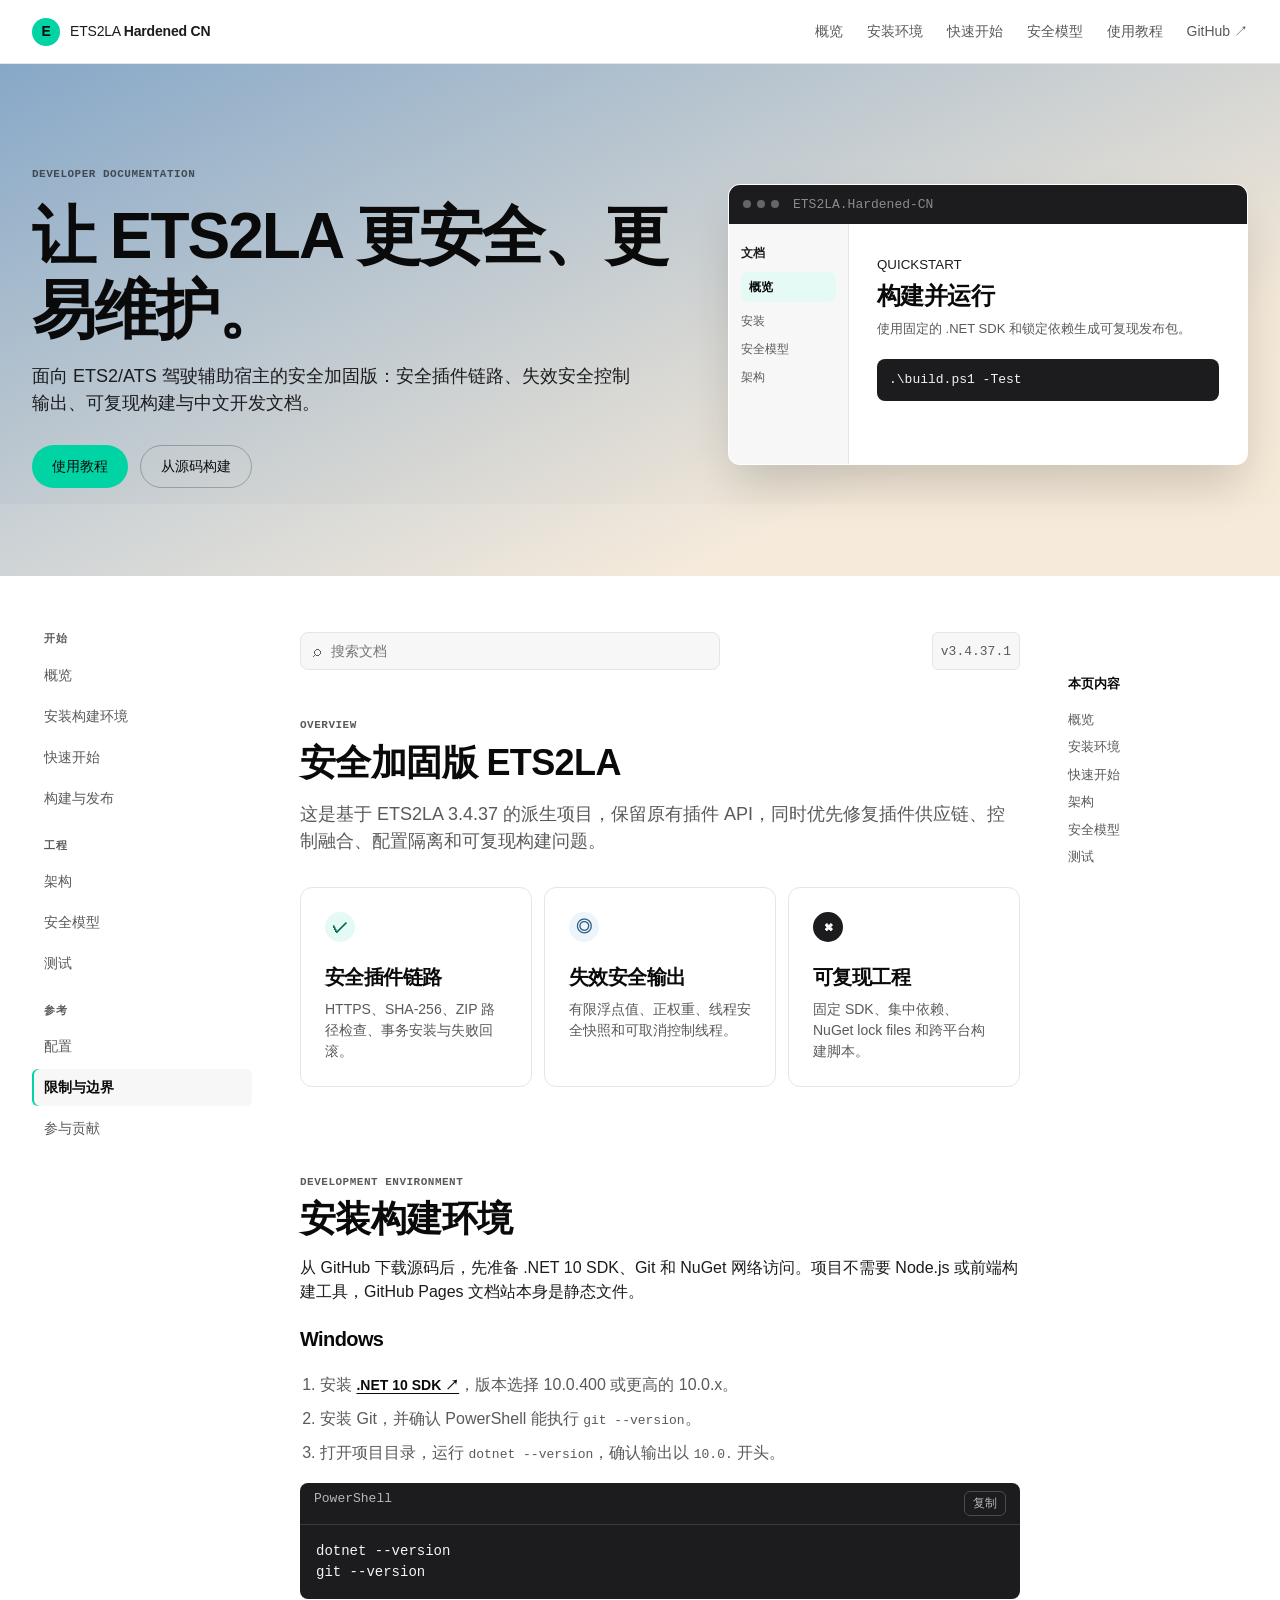
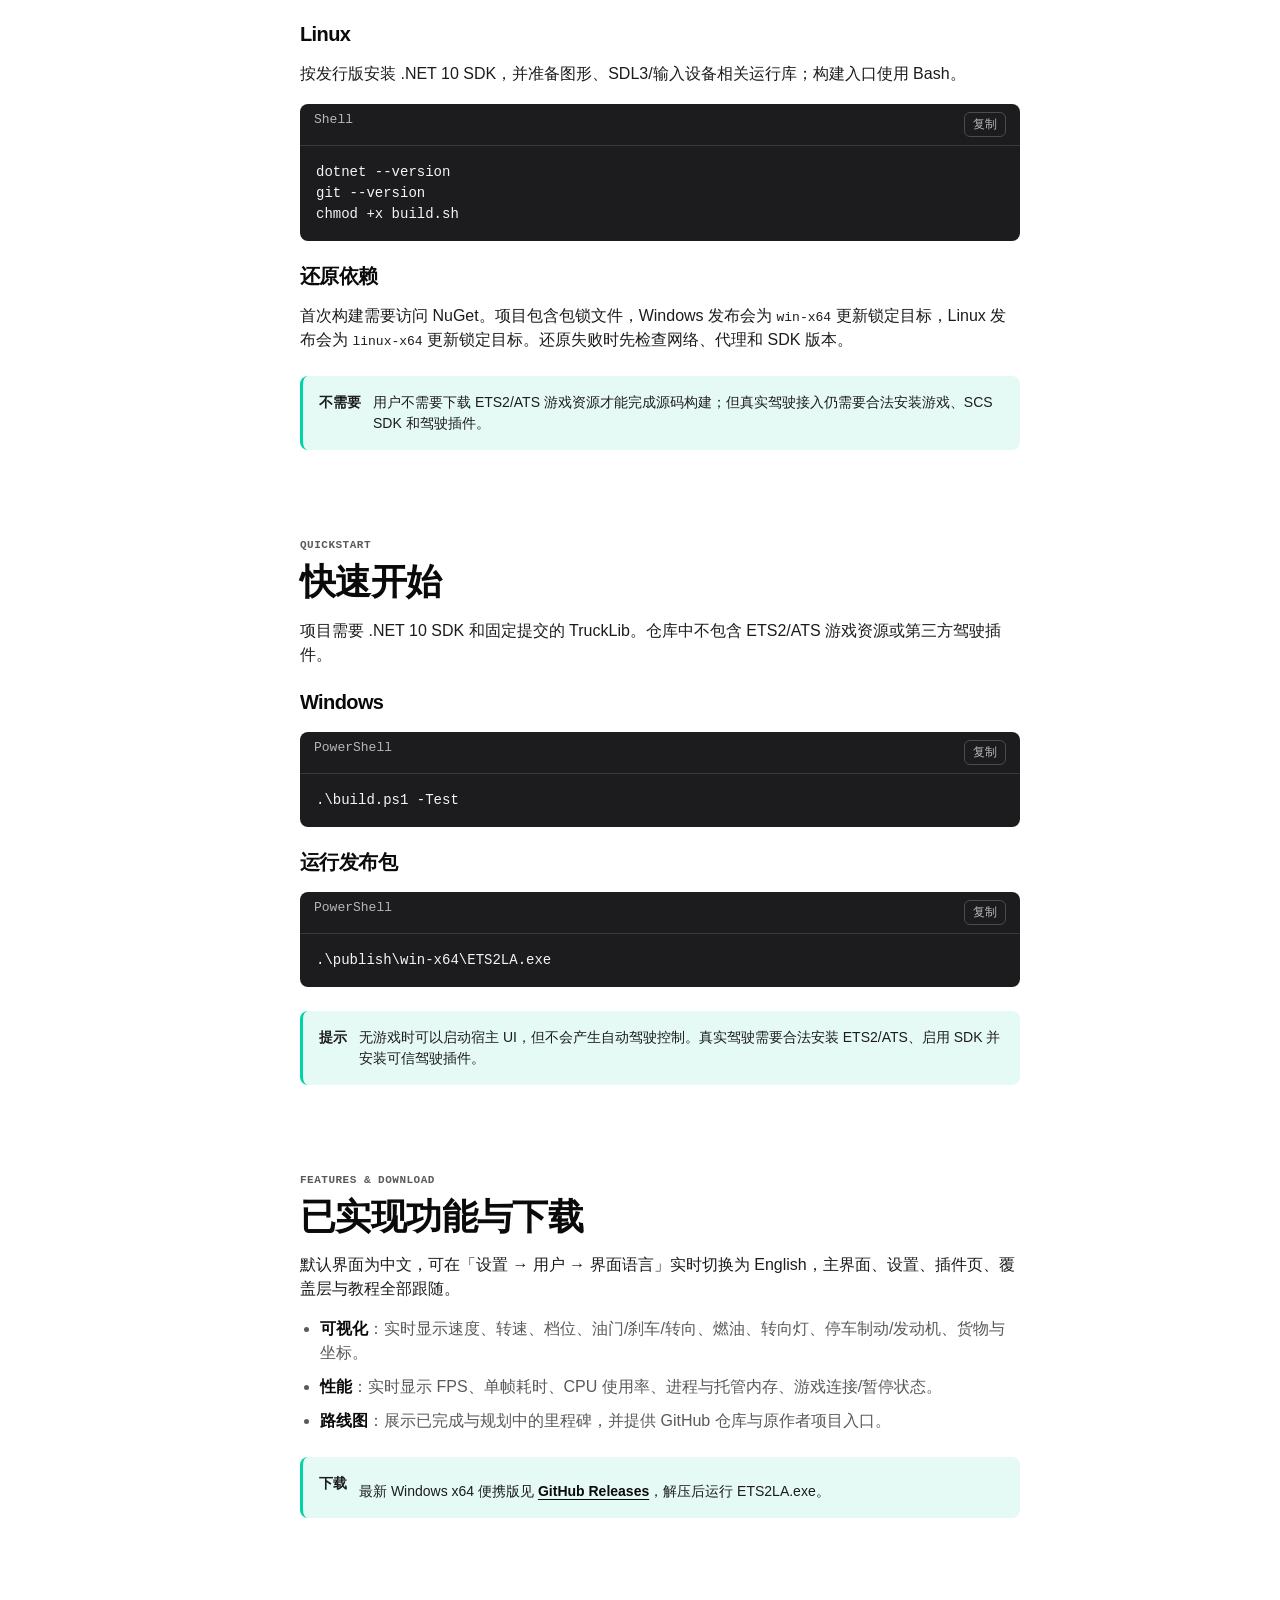
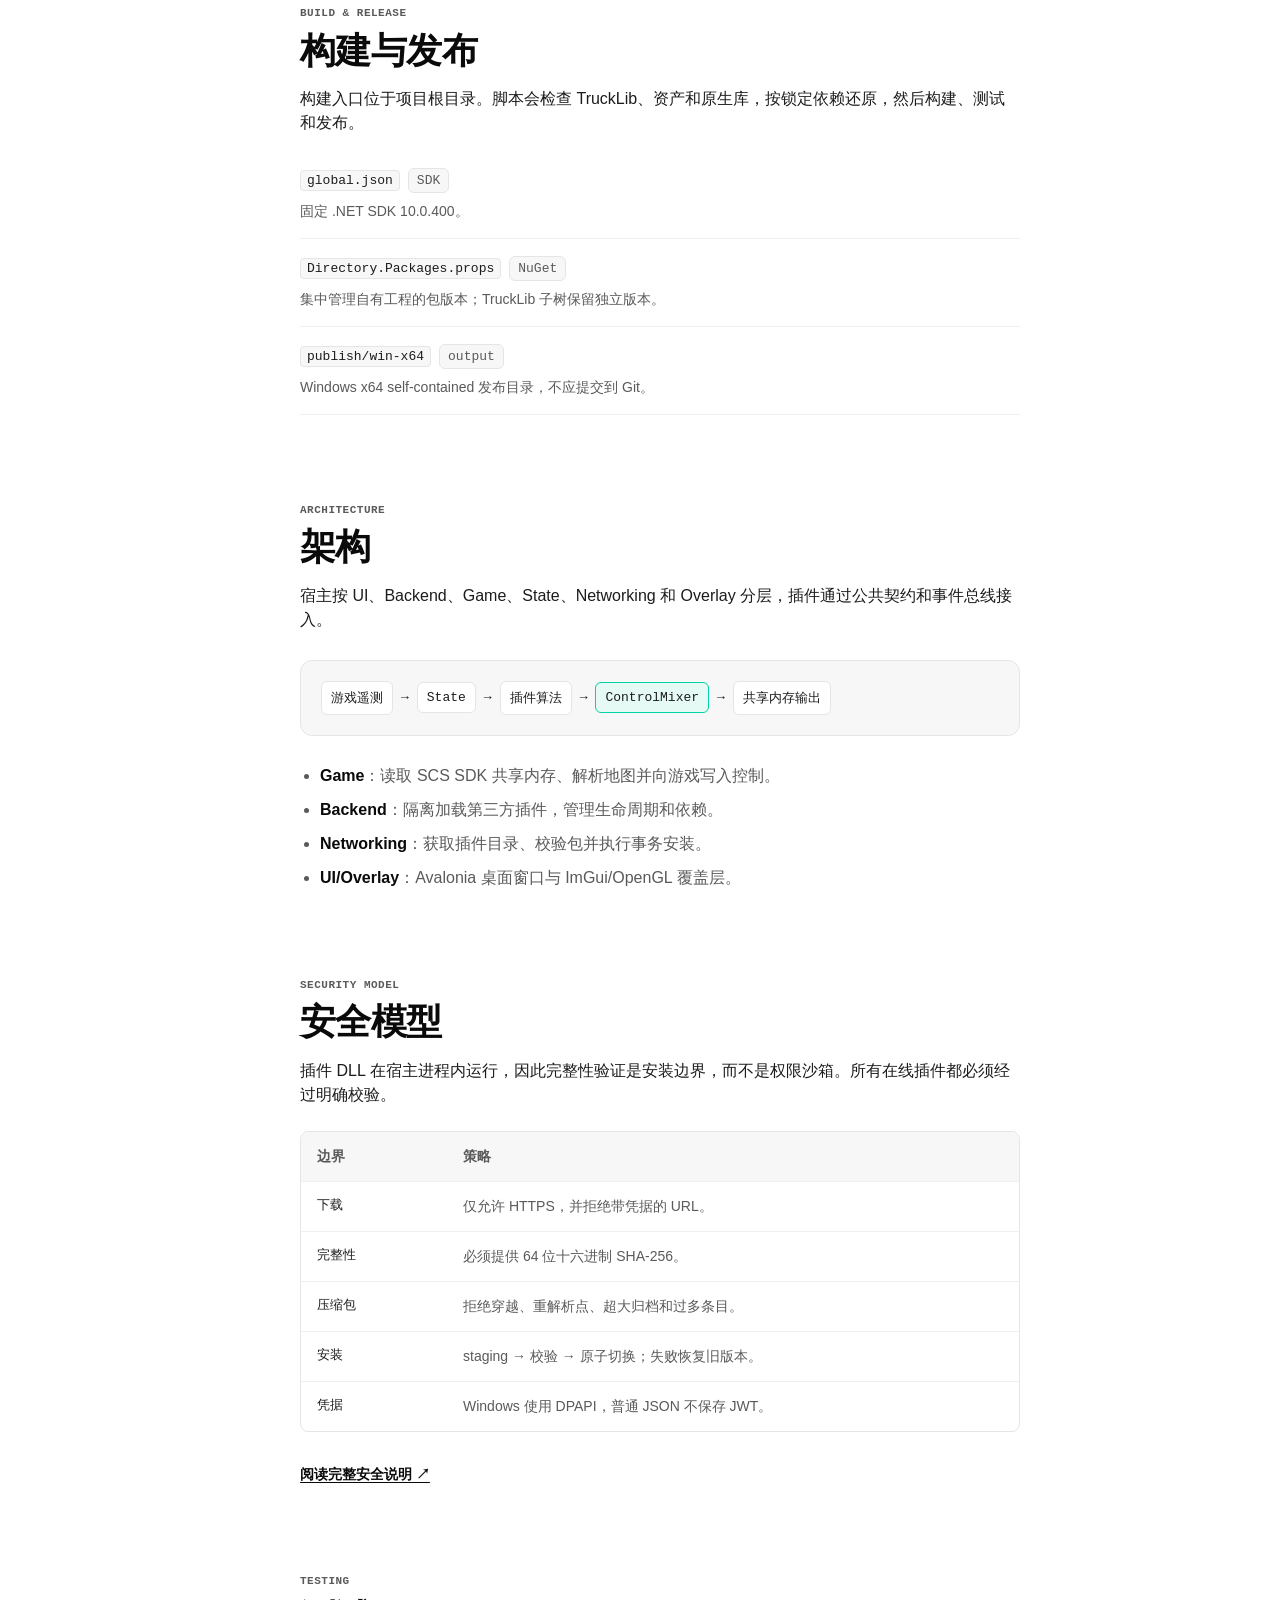
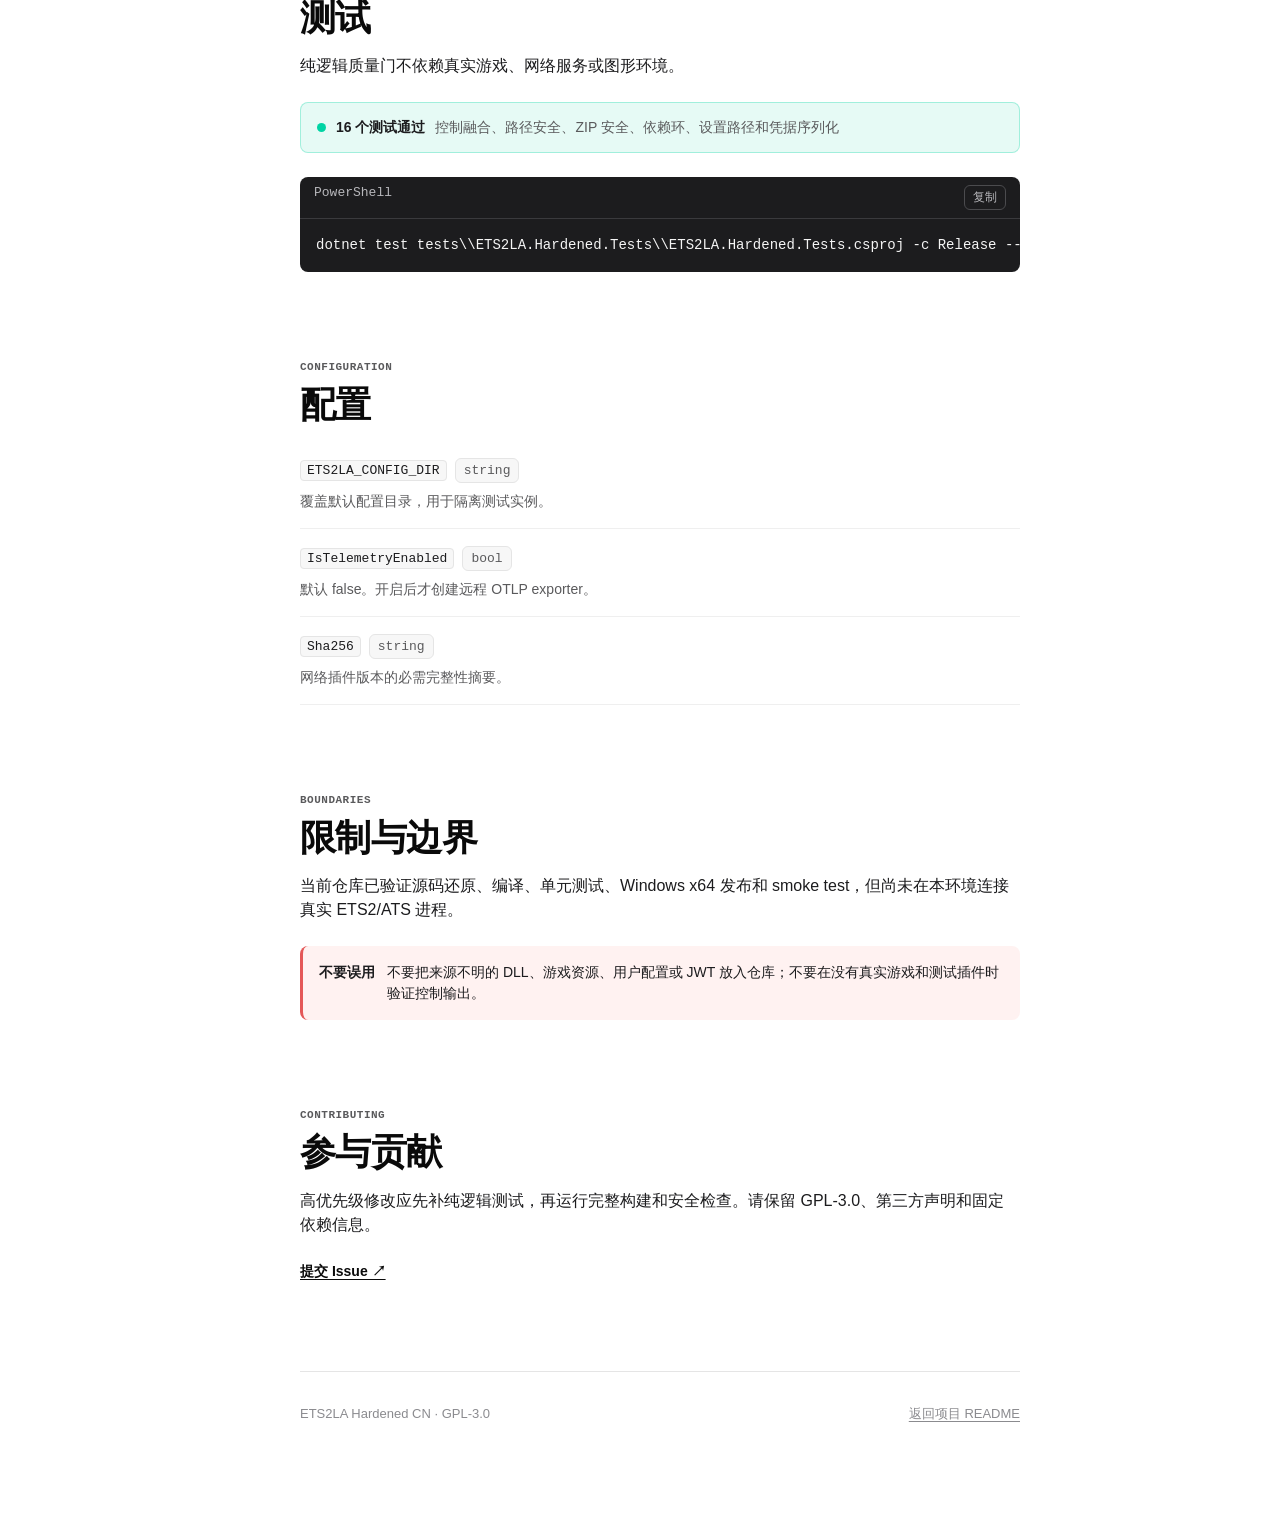
==== site/index.html @ 0cbfad3b "docs: add complete usage tutorial to GitHub Pages and bump to v0.1.1 - new Chinese usage tutorial pa" ====
<!doctype html>
<html lang="zh-CN">
<head>
  <meta charset="utf-8">
  <meta name="viewport" content="width=device-width, initial-scale=1">
  <meta name="description" content="ETS2LA Hardened CN 安全加固版开发者文档">
  <title>ETS2LA Hardened CN 文档</title>
  <link rel="stylesheet" href="styles.css">
</head>
<body>
  <header class="topbar">
    <a class="brand" href="#overview" aria-label="ETS2LA Hardened CN 文档首页">
      <span class="brand-mark">E</span>
      <span>ETS2LA <b>Hardened CN</b></span>
    </a>
    <nav class="topnav" aria-label="主导航">
      <a href="#overview">概览</a>
      <a href="#environment">安装环境</a>
      <a href="#quickstart">快速开始</a>
      <a href="#security">安全模型</a>
      <a href="tutorial.html">使用教程</a>
      <a href="https://github.com/motao123/ETS2LA-Hardened-CN" target="_blank" rel="noreferrer">GitHub ↗</a>
    </nav>
    <button class="icon-button" id="menuButton" type="button" aria-label="打开文档导航" aria-expanded="false">☰</button>
  </header>

  <div class="hero-band">
    <div class="hero-content">
      <span class="eyebrow">DEVELOPER DOCUMENTATION</span>
      <h1>让 ETS2LA 更安全、更易维护。</h1>
      <p>面向 ETS2/ATS 驾驶辅助宿主的安全加固版：安全插件链路、失效安全控制输出、可复现构建与中文开发文档。</p>
      <div class="hero-actions">
        <a class="button button-accent" href="tutorial.html">使用教程</a>
        <a class="button button-secondary" href="#quickstart">从源码构建</a>
      </div>
    </div>
    <div class="hero-preview" aria-label="文档站预览">
      <div class="preview-bar"><span></span><span></span><span></span><code>ETS2LA.Hardened-CN</code></div>
      <div class="preview-body">
        <aside><b>文档</b><i>概览</i><i>安装</i><i>安全模型</i><i>架构</i></aside>
        <section><small>QUICKSTART</small><h2>构建并运行</h2><p>使用固定的 .NET SDK 和锁定依赖生成可复现发布包。</p><pre><code>.\build.ps1 -Test</code></pre></section>
      </div>
    </div>
  </div>

  <div class="layout-shell">
    <aside class="sidebar" id="sidebar">
      <div class="sidebar-label">开始</div>
      <a class="sidebar-link active" href="#overview">概览</a>
      <a class="sidebar-link" href="#environment">安装构建环境</a>
      <a class="sidebar-link" href="#quickstart">快速开始</a>
      <a class="sidebar-link" href="#build">构建与发布</a>
      <div class="sidebar-label">工程</div>
      <a class="sidebar-link" href="#architecture">架构</a>
      <a class="sidebar-link" href="#security">安全模型</a>
      <a class="sidebar-link" href="#testing">测试</a>
      <div class="sidebar-label">参考</div>
      <a class="sidebar-link" href="#configuration">配置</a>
      <a class="sidebar-link" href="#limitations">限制与边界</a>
      <a class="sidebar-link" href="#contributing">参与贡献</a>
    </aside>

    <main class="content" id="content">
      <div class="search-row">
        <label class="search-box"><span>⌕</span><input id="searchInput" type="search" placeholder="搜索文档" aria-label="搜索文档"></label>
        <span class="version-chip">v3.4.37.1</span>
      </div>

      <article data-section="overview" id="overview">
        <div class="section-kicker">OVERVIEW</div>
        <h2>安全加固版 ETS2LA</h2>
        <p class="lead">这是基于 ETS2LA 3.4.37 的派生项目，保留原有插件 API，同时优先修复插件供应链、控制融合、配置隔离和可复现构建问题。</p>
        <div class="card-grid">
          <div class="doc-card"><span class="card-icon green">✓</span><h3>安全插件链路</h3><p>HTTPS、SHA-256、ZIP 路径检查、事务安装与失败回滚。</p></div>
          <div class="doc-card"><span class="card-icon blue">◎</span><h3>失效安全输出</h3><p>有限浮点值、正权重、线程安全快照和可取消控制线程。</p></div>
          <div class="doc-card"><span class="card-icon dark">⌘</span><h3>可复现工程</h3><p>固定 SDK、集中依赖、NuGet lock files 和跨平台构建脚本。</p></div>
        </div>
      </article>

      <article data-section="environment" id="environment">
        <div class="section-kicker">DEVELOPMENT ENVIRONMENT</div>
        <h2>安装构建环境</h2>
        <p>从 GitHub 下载源码后，先准备 .NET 10 SDK、Git 和 NuGet 网络访问。项目不需要 Node.js 或前端构建工具，GitHub Pages 文档站本身是静态文件。</p>
        <h3>Windows</h3>
        <ol class="clean-list">
          <li>安装 <a class="text-link" href="https://dotnet.microsoft.com/download/dotnet/10.0" target="_blank" rel="noreferrer">.NET 10 SDK ↗</a>，版本选择 10.0.400 或更高的 10.0.x。</li>
          <li>安装 Git，并确认 PowerShell 能执行 <code>git --version</code>。</li>
          <li>打开项目目录，运行 <code>dotnet --version</code>，确认输出以 <code>10.0.</code> 开头。</li>
        </ol>
        <div class="code-block"><div class="code-head"><span>PowerShell</span><button class="copy-button" type="button" data-copy="dotnet --version">复制</button></div><pre><code>dotnet --version
git --version</code></pre></div>
        <h3>Linux</h3>
        <p>按发行版安装 .NET 10 SDK，并准备图形、SDL3/输入设备相关运行库；构建入口使用 Bash。</p>
        <div class="code-block"><div class="code-head"><span>Shell</span><button class="copy-button" type="button" data-copy="dotnet --version && git --version">复制</button></div><pre><code>dotnet --version
git --version
chmod +x build.sh</code></pre></div>
        <h3>还原依赖</h3>
        <p>首次构建需要访问 NuGet。项目包含包锁文件，Windows 发布会为 <code>win-x64</code> 更新锁定目标，Linux 发布会为 <code>linux-x64</code> 更新锁定目标。还原失败时先检查网络、代理和 SDK 版本。</p>
        <div class="callout"><strong>不需要</strong><span>用户不需要下载 ETS2/ATS 游戏资源才能完成源码构建；但真实驾驶接入仍需要合法安装游戏、SCS SDK 和驾驶插件。</span></div>
      </article>

      <article data-section="quickstart" id="quickstart">
        <div class="section-kicker">QUICKSTART</div>
        <h2>快速开始</h2>
        <p>项目需要 .NET 10 SDK 和固定提交的 TruckLib。仓库中不包含 ETS2/ATS 游戏资源或第三方驾驶插件。</p>
        <h3>Windows</h3>
        <div class="code-block"><div class="code-head"><span>PowerShell</span><button class="copy-button" type="button" data-copy=".\\build.ps1 -Test">复制</button></div><pre><code>.\build.ps1 -Test</code></pre></div>
        <h3>运行发布包</h3>
        <div class="code-block"><div class="code-head"><span>PowerShell</span><button class="copy-button" type="button" data-copy=".\\publish\\win-x64\\ETS2LA.exe">复制</button></div><pre><code>.\publish\win-x64\ETS2LA.exe</code></pre></div>
        <div class="callout"><strong>提示</strong><span>无游戏时可以启动宿主 UI，但不会产生自动驾驶控制。真实驾驶需要合法安装 ETS2/ATS、启用 SDK 并安装可信驾驶插件。</span></div>
      </article>

      <article data-section="features" id="features">
        <div class="section-kicker">FEATURES &amp; DOWNLOAD</div>
        <h2>已实现功能与下载</h2>
        <p>默认界面为中文，可在「设置 → 用户 → 界面语言」实时切换为 English，主界面、设置、插件页、覆盖层与教程全部跟随。</p>
        <ul class="clean-list">
          <li><strong>可视化</strong>：实时显示速度、转速、档位、油门/刹车/转向、燃油、转向灯、停车制动/发动机、货物与坐标。</li>
          <li><strong>性能</strong>：实时显示 FPS、单帧耗时、CPU 使用率、进程与托管内存、游戏连接/暂停状态。</li>
          <li><strong>路线图</strong>：展示已完成与规划中的里程碑，并提供 GitHub 仓库与原作者项目入口。</li>
        </ul>
        <div class="callout"><strong>下载</strong><span>最新 Windows x64 便携版见 <a class="text-link" href="https://github.com/motao123/ETS2LA-Hardened-CN/releases" target="_blank" rel="noreferrer">GitHub Releases</a>，解压后运行 ETS2LA.exe。</span></div>
      </article>

      <article data-section="build" id="build">
        <div class="section-kicker">BUILD &amp; RELEASE</div>
        <h2>构建与发布</h2>
        <p>构建入口位于项目根目录。脚本会检查 TruckLib、资产和原生库，按锁定依赖还原，然后构建、测试和发布。</p>
        <div class="property-row"><code>global.json</code><span class="type-badge">SDK</span><p>固定 .NET SDK 10.0.400。</p></div>
        <div class="property-row"><code>Directory.Packages.props</code><span class="type-badge">NuGet</span><p>集中管理自有工程的包版本；TruckLib 子树保留独立版本。</p></div>
        <div class="property-row"><code>publish/win-x64</code><span class="type-badge">output</span><p>Windows x64 self-contained 发布目录，不应提交到 Git。</p></div>
      </article>

      <article data-section="architecture" id="architecture">
        <div class="section-kicker">ARCHITECTURE</div>
        <h2>架构</h2>
        <p>宿主按 UI、Backend、Game、State、Networking 和 Overlay 分层，插件通过公共契约和事件总线接入。</p>
        <div class="architecture-flow"><span>游戏遥测</span><b>→</b><span>State</span><b>→</b><span>插件算法</span><b>→</b><span>ControlMixer</span><b>→</b><span>共享内存输出</span></div>
        <ul class="clean-list"><li><strong>Game</strong>：读取 SCS SDK 共享内存、解析地图并向游戏写入控制。</li><li><strong>Backend</strong>：隔离加载第三方插件，管理生命周期和依赖。</li><li><strong>Networking</strong>：获取插件目录、校验包并执行事务安装。</li><li><strong>UI/Overlay</strong>：Avalonia 桌面窗口与 ImGui/OpenGL 覆盖层。</li></ul>
      </article>

      <article data-section="security" id="security">
        <div class="section-kicker">SECURITY MODEL</div>
        <h2>安全模型</h2>
        <p>插件 DLL 在宿主进程内运行，因此完整性验证是安装边界，而不是权限沙箱。所有在线插件都必须经过明确校验。</p>
        <div class="security-table"><div><b>边界</b><b>策略</b></div><div><code>下载</code><span>仅允许 HTTPS，并拒绝带凭据的 URL。</span></div><div><code>完整性</code><span>必须提供 64 位十六进制 SHA-256。</span></div><div><code>压缩包</code><span>拒绝穿越、重解析点、超大归档和过多条目。</span></div><div><code>安装</code><span>staging → 校验 → 原子切换；失败恢复旧版本。</span></div><div><code>凭据</code><span>Windows 使用 DPAPI，普通 JSON 不保存 JWT。</span></div></div>
        <a class="text-link" href="https://github.com/motao123/ETS2LA-Hardened-CN/blob/main/SECURITY.md" target="_blank" rel="noreferrer">阅读完整安全说明 ↗</a>
      </article>

      <article data-section="testing" id="testing">
        <div class="section-kicker">TESTING</div>
        <h2>测试</h2>
        <p>纯逻辑质量门不依赖真实游戏、网络服务或图形环境。</p>
        <div class="status-line"><span class="status-dot"></span><strong>16 个测试通过</strong><span>控制融合、路径安全、ZIP 安全、依赖环、设置路径和凭据序列化</span></div>
        <div class="code-block"><div class="code-head"><span>PowerShell</span><button class="copy-button" type="button" data-copy="dotnet test tests\\ETS2LA.Hardened.Tests\\ETS2LA.Hardened.Tests.csproj -c Release --no-restore">复制</button></div><pre><code>dotnet test tests\\ETS2LA.Hardened.Tests\\ETS2LA.Hardened.Tests.csproj -c Release --no-restore</code></pre></div>
      </article>

      <article data-section="configuration" id="configuration">
        <div class="section-kicker">CONFIGURATION</div>
        <h2>配置</h2>
        <div class="property-row"><code>ETS2LA_CONFIG_DIR</code><span class="type-badge">string</span><p>覆盖默认配置目录，用于隔离测试实例。</p></div>
        <div class="property-row"><code>IsTelemetryEnabled</code><span class="type-badge">bool</span><p>默认 false。开启后才创建远程 OTLP exporter。</p></div>
        <div class="property-row"><code>Sha256</code><span class="type-badge">string</span><p>网络插件版本的必需完整性摘要。</p></div>
      </article>

      <article data-section="limitations" id="limitations">
        <div class="section-kicker">BOUNDARIES</div>
        <h2>限制与边界</h2>
        <p>当前仓库已验证源码还原、编译、单元测试、Windows x64 发布和 smoke test，但尚未在本环境连接真实 ETS2/ATS 进程。</p>
        <div class="callout warning"><strong>不要误用</strong><span>不要把来源不明的 DLL、游戏资源、用户配置或 JWT 放入仓库；不要在没有真实游戏和测试插件时验证控制输出。</span></div>
      </article>

      <article data-section="contributing" id="contributing">
        <div class="section-kicker">CONTRIBUTING</div>
        <h2>参与贡献</h2>
        <p>高优先级修改应先补纯逻辑测试，再运行完整构建和安全检查。请保留 GPL-3.0、第三方声明和固定依赖信息。</p>
        <a class="text-link" href="https://github.com/motao123/ETS2LA-Hardened-CN/issues" target="_blank" rel="noreferrer">提交 Issue ↗</a>
      </article>

      <footer class="footer"><span>ETS2LA Hardened CN · GPL-3.0</span><a href="https://github.com/motao123/ETS2LA-Hardened-CN/blob/main/README.md" target="_blank" rel="noreferrer">返回项目 README</a></footer>
    </main>

    <aside class="toc" aria-label="本页内容">
      <div class="toc-title">本页内容</div>
      <a href="#overview">概览</a><a href="#environment">安装环境</a><a href="#quickstart">快速开始</a><a href="#architecture">架构</a><a href="#security">安全模型</a><a href="#testing">测试</a>
    </aside>
  </div>
  <script src="app.js"></script>
</body>
</html>
---- site/styles.css ----
:root {
  --ink: #0a0a0a;
  --charcoal: #1c1c1e;
  --steel: #5a5a5c;
  --muted: #8b8b8f;
  --canvas: #ffffff;
  --surface: #f7f7f7;
  --surface-code: #1c1c1e;
  --mint: #00d4a4;
  --mint-soft: #e6faf5;
  --sky: #87a8c8;
  --cream: #f5e9d8;
  --hairline: #e5e5e5;
  --danger: #e45858;
  --radius-sm: 6px;
  --radius-md: 8px;
  --radius-lg: 12px;
  --radius-full: 9999px;
  --shadow-card: 0 4px 12px rgba(0,0,0,.06);
}

* { box-sizing: border-box; }
html { scroll-behavior: smooth; }
body { margin: 0; color: var(--charcoal); background: var(--canvas); font-family: Inter, -apple-system, BlinkMacSystemFont, "Segoe UI", sans-serif; line-height: 1.5; }
a { color: inherit; text-decoration: none; }
button, input { font: inherit; }
.topbar { position: sticky; top: 0; z-index: 20; display: flex; align-items: center; justify-content: space-between; height: 64px; padding: 0 32px; background: rgba(255,255,255,.94); border-bottom: 1px solid var(--hairline); backdrop-filter: blur(14px); }
.brand { display: inline-flex; align-items: center; gap: 10px; font-size: 14px; letter-spacing: -.2px; }
.brand b { font-weight: 600; }
.brand-mark { display: grid; place-items: center; width: 28px; height: 28px; color: var(--ink); background: var(--mint); border-radius: var(--radius-full); font-weight: 700; }
.topnav { display: flex; gap: 24px; color: var(--steel); font-size: 14px; }
.topnav a:hover, .topnav a:focus-visible, .text-link:hover { color: var(--ink); }
.icon-button { display: none; border: 0; background: transparent; cursor: pointer; }
.hero-band { display: grid; grid-template-columns: minmax(0, 1fr) minmax(380px, 520px); gap: 48px; align-items: center; max-width: 1280px; margin: 0 auto; padding: 96px 32px 88px; background: linear-gradient(155deg, rgba(135,168,200,.9), rgba(245,233,216,.92) 75%); }
.hero-band::before { position: absolute; inset: 64px 0 auto; height: 440px; z-index: -1; content: ""; background: linear-gradient(155deg, #87a8c8, #f5e9d8); }
.hero-content { max-width: 660px; }
.eyebrow, .section-kicker, .sidebar-label { color: var(--steel); font: 600 11px/1.4 "Geist Mono", Consolas, monospace; letter-spacing: .5px; }
.eyebrow { color: rgba(10,10,10,.62); }
h1, h2, h3 { color: var(--ink); line-height: 1.15; letter-spacing: -.6px; }
h1 { margin: 16px 0; font-size: clamp(40px, 5vw, 72px); font-weight: 600; letter-spacing: -2px; }
h2 { margin: 8px 0 16px; font-size: 36px; font-weight: 600; }
h3 { margin: 24px 0 10px; font-size: 20px; }
.hero-content p { max-width: 600px; margin: 0; font-size: 18px; }
.hero-actions { display: flex; gap: 12px; margin-top: 28px; }
.button { display: inline-flex; min-height: 40px; align-items: center; justify-content: center; padding: 10px 20px; border-radius: var(--radius-full); font-size: 14px; font-weight: 500; transition: transform .15s ease, background .15s ease; }
.button:hover, .button:focus-visible { transform: translateY(-1px); }
.button-accent { color: var(--ink); background: var(--mint); }
.button-secondary { color: var(--ink); border: 1px solid rgba(10,10,10,.25); }
.hero-preview { overflow: hidden; background: var(--canvas); border: 1px solid rgba(255,255,255,.6); border-radius: var(--radius-lg); box-shadow: 0 24px 48px -8px rgba(0,0,0,.18); }
.preview-bar { display: flex; align-items: center; gap: 6px; padding: 12px 14px; color: var(--muted); background: var(--charcoal); font: 13px "Geist Mono", Consolas, monospace; }
.preview-bar span { width: 8px; height: 8px; border-radius: 50%; background: #666; }
.preview-bar code { margin-left: 8px; }
.preview-body { display: grid; grid-template-columns: 120px 1fr; min-height: 240px; }
.preview-body aside { display: flex; flex-direction: column; gap: 10px; padding: 20px 12px; background: var(--surface); border-right: 1px solid var(--hairline); font-size: 12px; }
.preview-body aside i { color: var(--steel); font-style: normal; }
.preview-body aside i:first-of-type { color: var(--ink); padding: 6px 8px; background: var(--mint-soft); border-radius: var(--radius-sm); font-weight: 600; }
.preview-body section { padding: 28px; }
.preview-body h2 { margin: 6px 0 10px; font-size: 24px; }
.preview-body p { margin: 0; color: var(--steel); font-size: 13px; }
.preview-body pre { margin: 20px 0 0; padding: 12px; overflow: auto; color: #f3f3f3; background: var(--surface-code); border-radius: var(--radius-md); font: 13px/1.4 "Geist Mono", Consolas, monospace; }
.layout-shell { display: grid; grid-template-columns: 220px minmax(0, 720px) 160px; gap: 48px; max-width: 1280px; margin: 0 auto; padding: 56px 32px 96px; }
.sidebar { position: sticky; top: 88px; align-self: start; display: flex; flex-direction: column; gap: 4px; }
.sidebar-label { margin: 18px 12px 5px; }
.sidebar-label:first-child { margin-top: 0; }
.sidebar-link { padding: 8px 12px; color: var(--steel); border-radius: var(--radius-sm); font-size: 14px; }
.sidebar-link:hover, .sidebar-link:focus-visible, .sidebar-link.active { color: var(--ink); background: var(--surface); }
.sidebar-link.active { font-weight: 600; box-shadow: inset 2px 0 var(--mint); }
.content { min-width: 0; }
.search-row { display: flex; justify-content: space-between; gap: 12px; margin-bottom: 48px; }
.search-box { display: flex; flex: 1; align-items: center; gap: 8px; max-width: 420px; height: 38px; padding: 0 12px; color: var(--steel); background: var(--surface); border: 1px solid var(--hairline); border-radius: var(--radius-md); }
.search-box:focus-within { border: 2px solid var(--mint); }
.search-box input { width: 100%; border: 0; outline: 0; background: transparent; font-size: 14px; }
.version-chip, .type-badge { display: inline-flex; align-items: center; padding: 4px 8px; color: var(--steel); background: var(--surface); border: 1px solid var(--hairline); border-radius: var(--radius-sm); font: 13px "Geist Mono", Consolas, monospace; }
article { scroll-margin-top: 92px; margin-bottom: 88px; }
.section-kicker { color: var(--steel); }
.lead { color: var(--steel); font-size: 18px; }
.card-grid { display: grid; grid-template-columns: repeat(3, 1fr); gap: 12px; margin-top: 32px; }
.doc-card { padding: 24px; border: 1px solid var(--hairline); border-radius: var(--radius-lg); }
.doc-card p { margin: 0; color: var(--steel); font-size: 14px; }
.card-icon { display: grid; place-items: center; width: 30px; height: 30px; margin-bottom: 16px; border-radius: var(--radius-full); font-weight: 700; }
.card-icon.green { color: #006b54; background: var(--mint-soft); }
.card-icon.blue { color: #315d83; background: #edf5fb; }
.card-icon.dark { color: #fff; background: var(--charcoal); }
.code-block { overflow: hidden; margin: 18px 0 24px; color: #f5f5f5; background: var(--surface-code); border-radius: var(--radius-md); }
.code-head { display: flex; justify-content: space-between; padding: 8px 14px; color: #b7b7bb; border-bottom: 1px solid #3a3a3d; font: 13px "Geist Mono", Consolas, monospace; }
.copy-button { padding: 3px 8px; color: #b7b7bb; background: transparent; border: 1px solid #4b4b4e; border-radius: var(--radius-sm); cursor: pointer; font-size: 12px; }
.copy-button:hover, .copy-button:focus-visible { color: #fff; border-color: var(--mint); }
.code-block pre { margin: 0; padding: 16px; overflow: auto; font: 14px/1.5 "Geist Mono", Consolas, monospace; }
.callout { display: flex; gap: 12px; margin: 24px 0; padding: 16px; background: var(--mint-soft); border-left: 3px solid var(--mint); border-radius: var(--radius-md); font-size: 14px; }
.callout.warning { background: #fff2f1; border-color: var(--danger); }
.callout strong { white-space: nowrap; }
.property-row { padding: 16px 0; border-bottom: 1px solid #efefef; }
.property-row code { margin-right: 8px; padding: 2px 6px; color: var(--charcoal); background: var(--surface); border: 1px solid var(--hairline); border-radius: 4px; font: 13px "Geist Mono", Consolas, monospace; }
.property-row p { margin: 8px 0 0; color: var(--steel); font-size: 14px; }
.architecture-flow { display: flex; flex-wrap: wrap; gap: 8px; align-items: center; margin: 28px 0; padding: 20px; background: var(--surface); border: 1px solid var(--hairline); border-radius: var(--radius-lg); font: 13px "Geist Mono", Consolas, monospace; }
.architecture-flow span { padding: 7px 9px; background: var(--canvas); border: 1px solid var(--hairline); border-radius: var(--radius-sm); }
.architecture-flow span:nth-of-type(4) { border-color: var(--mint); background: var(--mint-soft); }
.clean-list { padding-left: 20px; color: var(--steel); }
.clean-list li { margin: 10px 0; }
.clean-list strong { color: var(--ink); }
.security-table { overflow: hidden; margin: 24px 0; border: 1px solid var(--hairline); border-radius: var(--radius-md); }
.security-table > div { display: grid; grid-template-columns: 130px 1fr; gap: 16px; padding: 14px 16px; border-bottom: 1px solid #efefef; font-size: 14px; }
.security-table > div:last-child { border-bottom: 0; }
.security-table > div:first-child { color: var(--steel); background: var(--surface); font-weight: 600; }
.security-table code { color: var(--charcoal); font: 13px "Geist Mono", Consolas, monospace; }
.security-table span { color: var(--steel); }
.text-link { display: inline-block; margin-top: 8px; color: var(--ink); font-size: 14px; font-weight: 600; text-decoration: underline; text-underline-offset: 3px; }
.status-line { display: flex; align-items: center; gap: 10px; margin: 24px 0; padding: 14px 16px; background: var(--mint-soft); border: 1px solid rgba(0,212,164,.3); border-radius: var(--radius-md); font-size: 14px; }
.status-line span:last-child { color: var(--steel); }
.status-dot { width: 9px; height: 9px; background: var(--mint); border-radius: 50%; }
.toc { position: sticky; top: 88px; align-self: start; display: flex; flex-direction: column; gap: 8px; padding-top: 42px; color: var(--steel); font-size: 13px; }
.toc-title { margin-bottom: 8px; color: var(--ink); font-weight: 600; }
.toc a:hover, .toc a:focus-visible { color: var(--ink); }
.footer { display: flex; justify-content: space-between; gap: 16px; padding-top: 32px; color: var(--muted); border-top: 1px solid var(--hairline); font-size: 13px; }
.footer a { text-decoration: underline; text-underline-offset: 3px; }
.hidden { display: none !important; }

@media (max-width: 1023px) {
  .hero-band { grid-template-columns: 1fr; padding: 72px 24px; }
  .layout-shell { grid-template-columns: 210px minmax(0, 1fr); gap: 32px; padding: 40px 24px 72px; }
  .toc { display: none; }
}
@media (max-width: 767px) {
  .topbar { padding: 0 16px; }
  .topnav { display: none; position: absolute; top: 64px; right: 16px; left: 16px; flex-direction: column; gap: 0; padding: 8px; background: var(--canvas); border: 1px solid var(--hairline); border-radius: var(--radius-md); box-shadow: var(--shadow-card); }
  .topnav.open { display: flex; }
  .topnav a { padding: 12px; }
  .icon-button { display: block; font-size: 20px; }
  .hero-band { padding: 56px 16px 40px; }
  .hero-band::before { inset: 64px 0 auto; height: 450px; }
  .hero-preview { min-width: 0; }
  .layout-shell { display: block; padding: 32px 16px 56px; }
  .sidebar { position: static; display: none; margin-bottom: 28px; padding: 12px; background: var(--surface); border-radius: var(--radius-md); }
  .sidebar.open { display: flex; }
  .search-row { margin-bottom: 36px; }
  .card-grid { grid-template-columns: 1fr; }
  article { margin-bottom: 64px; }
  h2 { font-size: 30px; }
  .architecture-flow { align-items: stretch; flex-direction: column; }
  .architecture-flow b { transform: rotate(90deg); align-self: center; }
  .security-table > div { grid-template-columns: 100px 1fr; }
  .footer { flex-direction: column; }
}
@media (prefers-reduced-motion: reduce) { *, *::before, *::after { scroll-behavior: auto !important; transition: none !important; } }
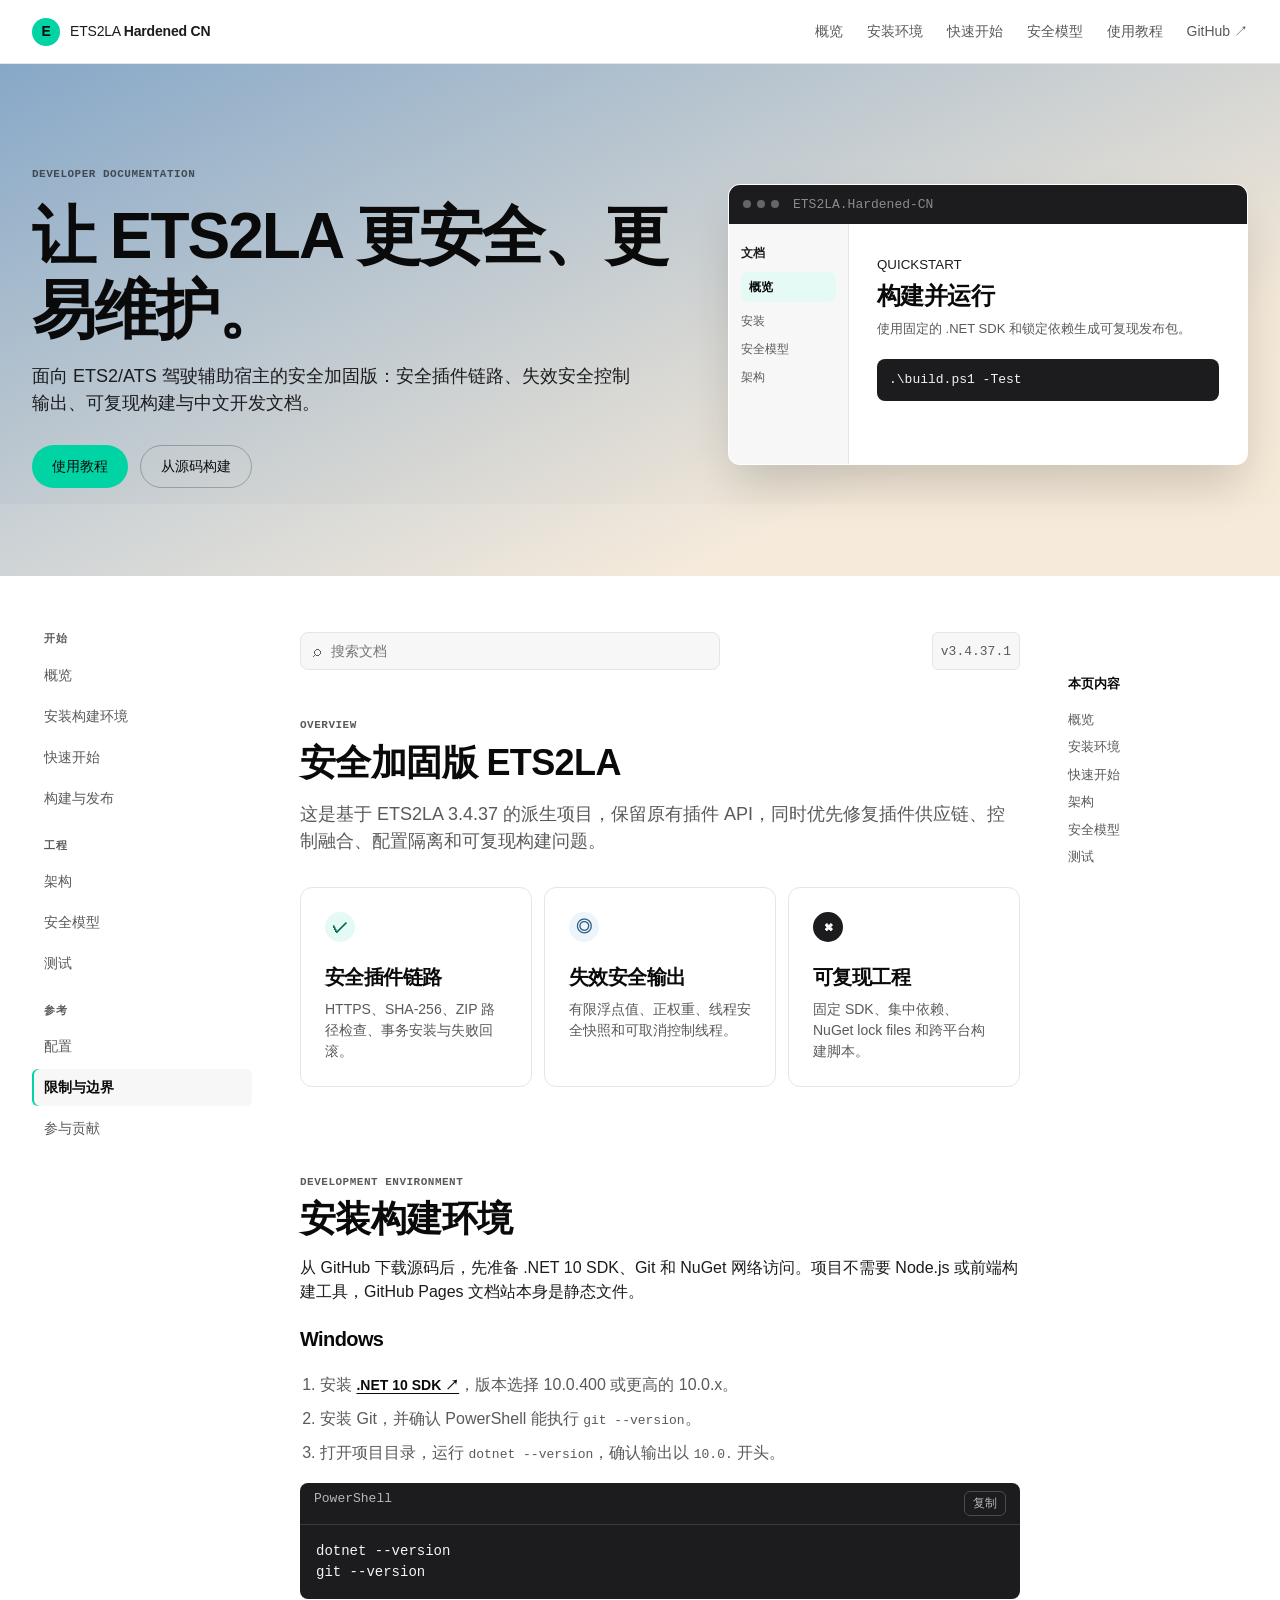
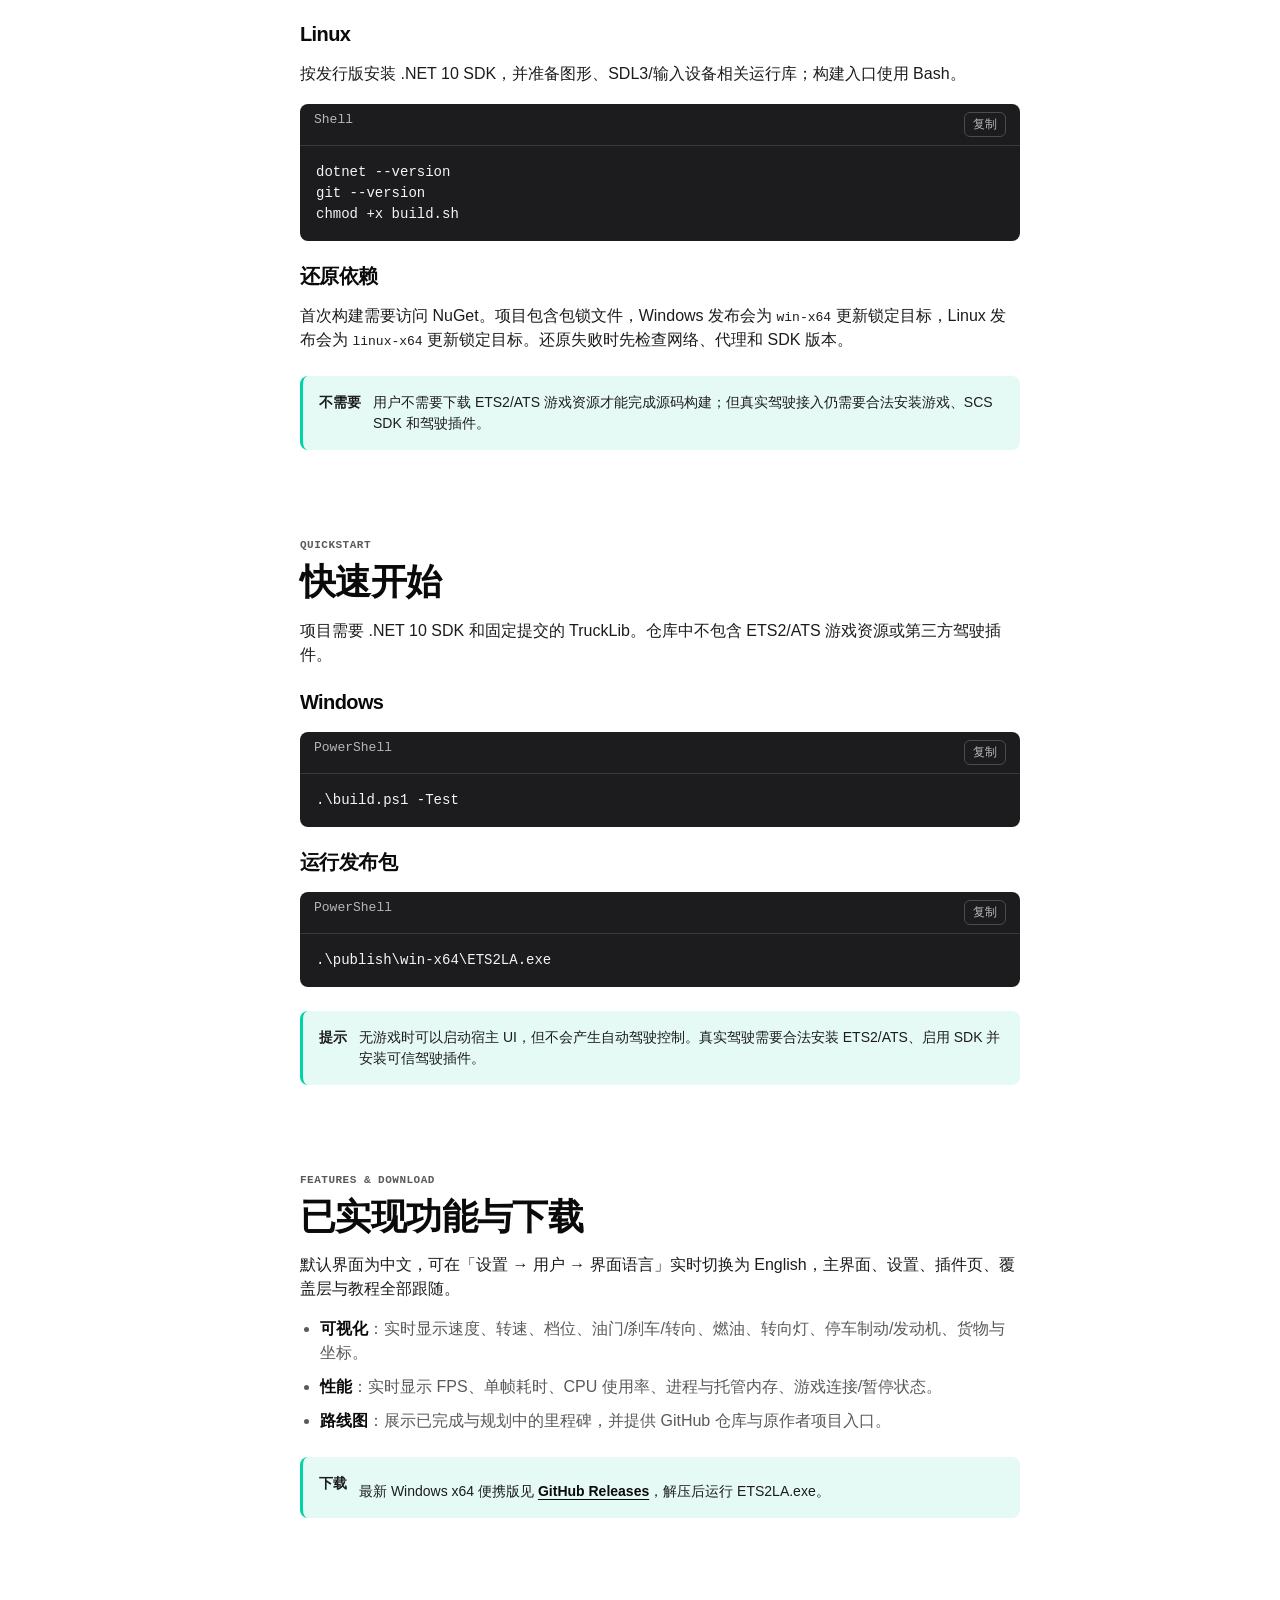
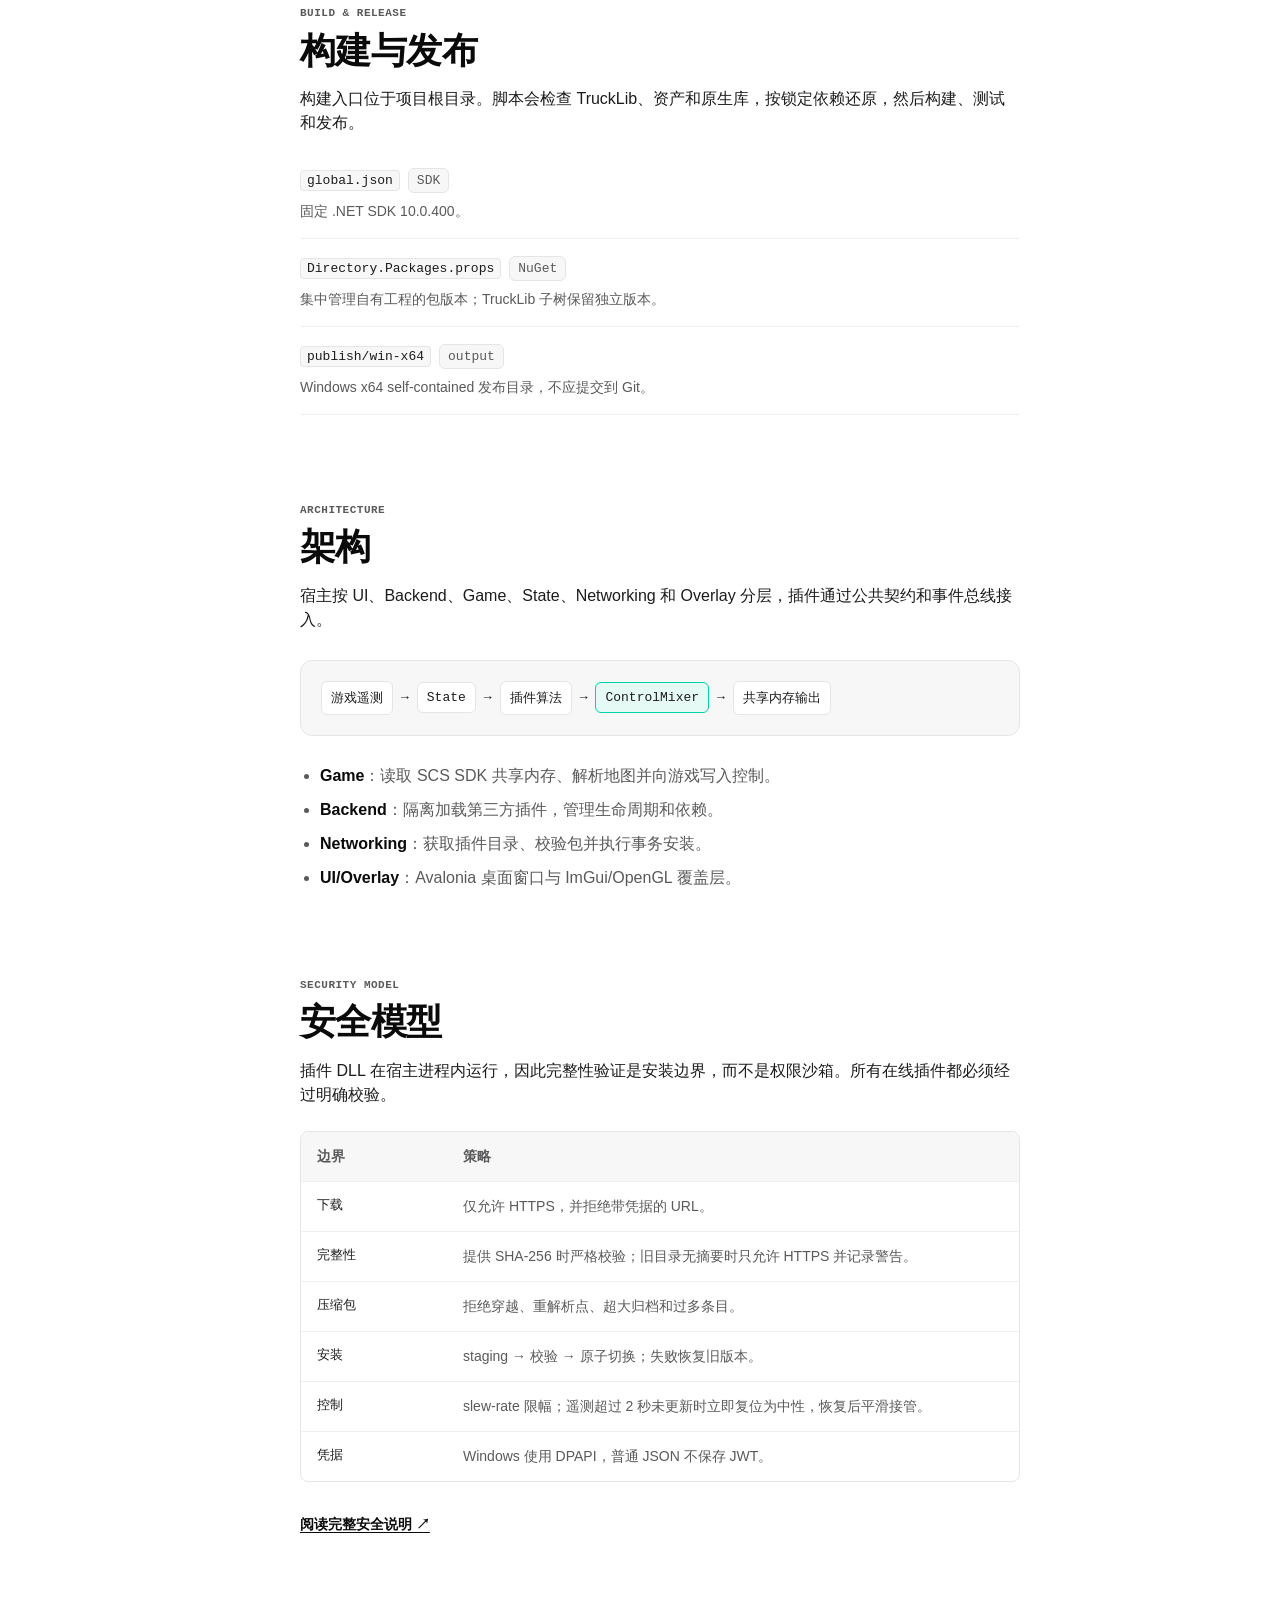
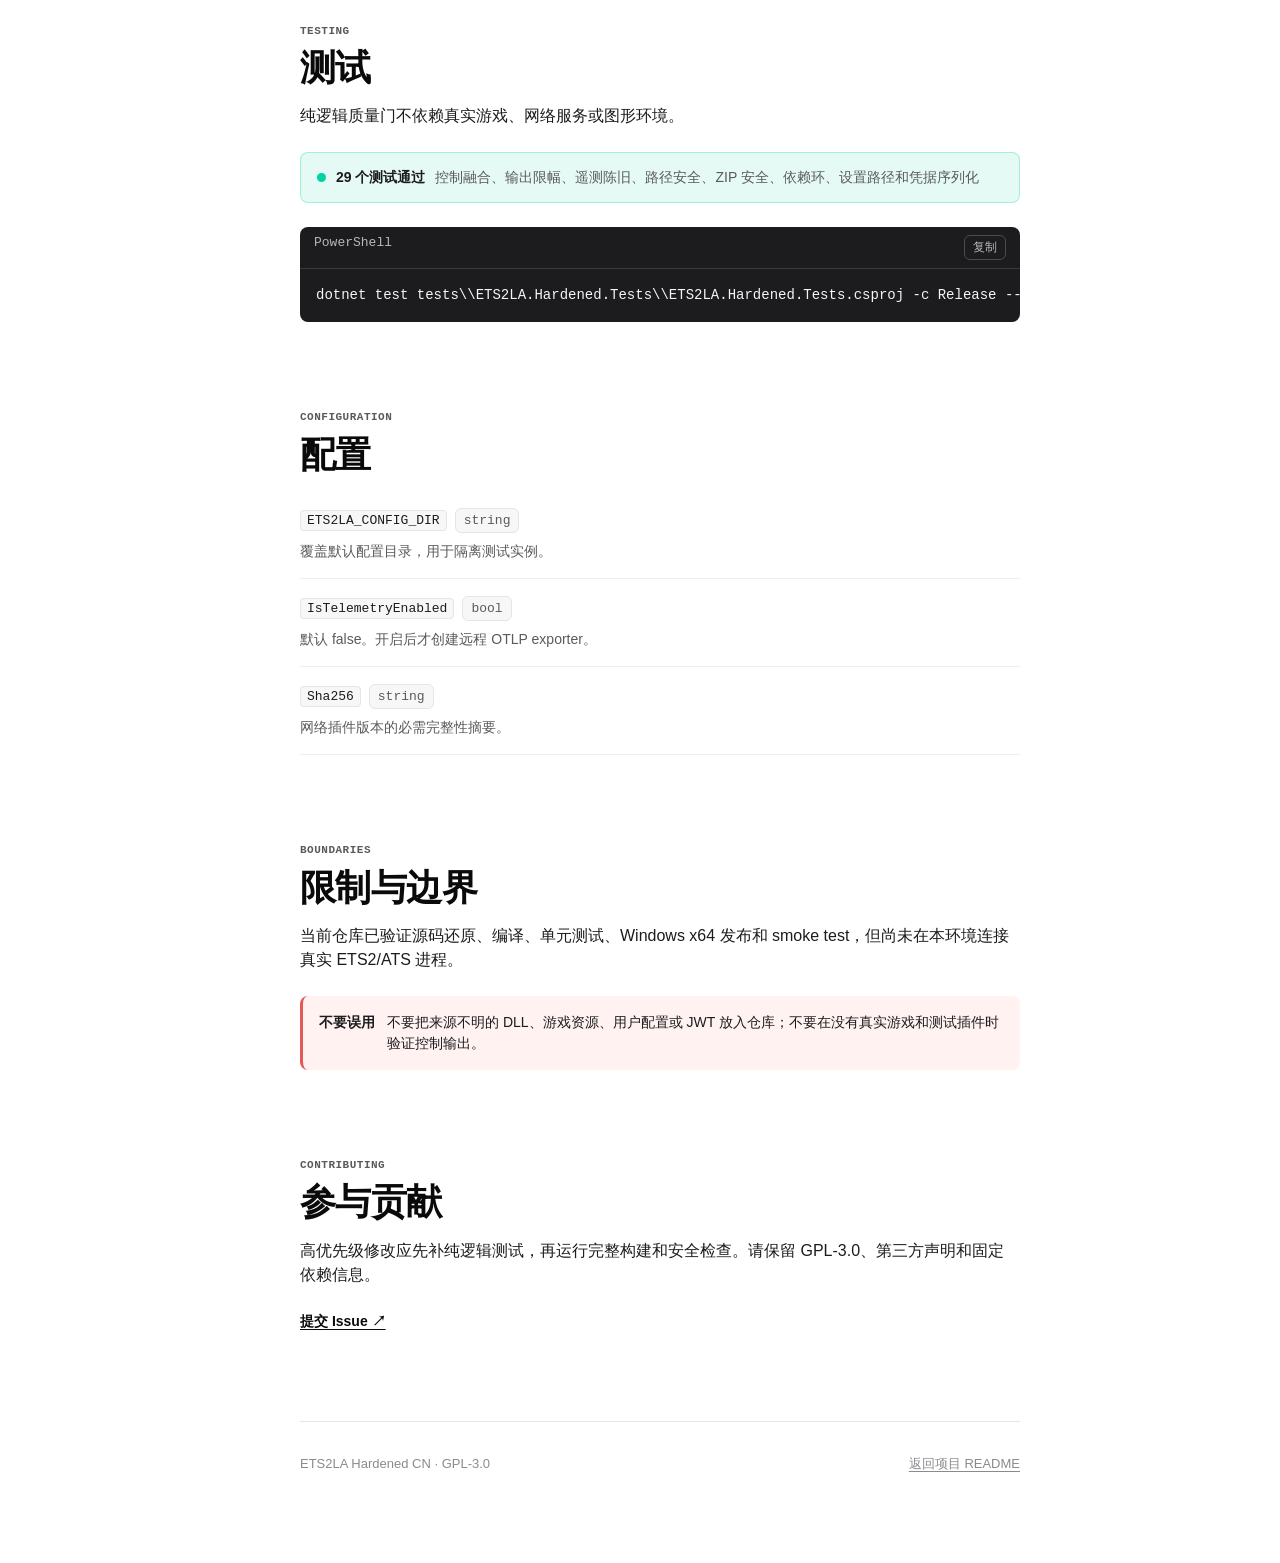
==== commit 0bcb7f41: "feat: telemetry-staleness output failsafe, version 0.2.3 - timestamp every successful telemetry fram" ====
--- a/site/index.html
+++ b/site/index.html
@@ -143,7 +143,7 @@
         <div class="section-kicker">SECURITY MODEL</div>
         <h2>安全模型</h2>
         <p>插件 DLL 在宿主进程内运行，因此完整性验证是安装边界，而不是权限沙箱。所有在线插件都必须经过明确校验。</p>
-        <div class="security-table"><div><b>边界</b><b>策略</b></div><div><code>下载</code><span>仅允许 HTTPS，并拒绝带凭据的 URL。</span></div><div><code>完整性</code><span>必须提供 64 位十六进制 SHA-256。</span></div><div><code>压缩包</code><span>拒绝穿越、重解析点、超大归档和过多条目。</span></div><div><code>安装</code><span>staging → 校验 → 原子切换；失败恢复旧版本。</span></div><div><code>凭据</code><span>Windows 使用 DPAPI，普通 JSON 不保存 JWT。</span></div></div>
+        <div class="security-table"><div><b>边界</b><b>策略</b></div><div><code>下载</code><span>仅允许 HTTPS，并拒绝带凭据的 URL。</span></div><div><code>完整性</code><span>提供 SHA-256 时严格校验；旧目录无摘要时只允许 HTTPS 并记录警告。</span></div><div><code>压缩包</code><span>拒绝穿越、重解析点、超大归档和过多条目。</span></div><div><code>安装</code><span>staging → 校验 → 原子切换；失败恢复旧版本。</span></div><div><code>控制</code><span>slew-rate 限幅；遥测超过 2 秒未更新时立即复位为中性，恢复后平滑接管。</span></div><div><code>凭据</code><span>Windows 使用 DPAPI，普通 JSON 不保存 JWT。</span></div></div>
         <a class="text-link" href="https://github.com/motao123/ETS2LA-Hardened-CN/blob/main/SECURITY.md" target="_blank" rel="noreferrer">阅读完整安全说明 ↗</a>
       </article>
 
@@ -151,7 +151,7 @@
         <div class="section-kicker">TESTING</div>
         <h2>测试</h2>
         <p>纯逻辑质量门不依赖真实游戏、网络服务或图形环境。</p>
-        <div class="status-line"><span class="status-dot"></span><strong>16 个测试通过</strong><span>控制融合、路径安全、ZIP 安全、依赖环、设置路径和凭据序列化</span></div>
+        <div class="status-line"><span class="status-dot"></span><strong>29 个测试通过</strong><span>控制融合、输出限幅、遥测陈旧、路径安全、ZIP 安全、依赖环、设置路径和凭据序列化</span></div>
         <div class="code-block"><div class="code-head"><span>PowerShell</span><button class="copy-button" type="button" data-copy="dotnet test tests\\ETS2LA.Hardened.Tests\\ETS2LA.Hardened.Tests.csproj -c Release --no-restore">复制</button></div><pre><code>dotnet test tests\\ETS2LA.Hardened.Tests\\ETS2LA.Hardened.Tests.csproj -c Release --no-restore</code></pre></div>
       </article>
 
--- a/site/styles.css
+++ b/site/styles.css
@@ -72,6 +72,16 @@
 .search-box input { width: 100%; border: 0; outline: 0; background: transparent; font-size: 14px; }
 .version-chip, .type-badge { display: inline-flex; align-items: center; padding: 4px 8px; color: var(--steel); background: var(--surface); border: 1px solid var(--hairline); border-radius: var(--radius-sm); font: 13px "Geist Mono", Consolas, monospace; }
 article { scroll-margin-top: 92px; margin-bottom: 88px; }
+
+/* 独立教程页容器 */
+.page-main { max-width: 860px; margin: 0 auto; padding: 64px 24px 96px; }
+.page-main article { margin-bottom: 0; }
+.page-main h1 { margin: 8px 0 20px; font-size: clamp(34px, 4.5vw, 48px); letter-spacing: -1.5px; }
+.page-main h2 { margin: 40px 0 14px; font-size: 26px; letter-spacing: -.4px; }
+.page-main .lead { margin-bottom: 32px; color: var(--steel); font-size: 17px; }
+.page-main section { margin-top: 8px; }
+.topnav a.active { color: var(--ink); font-weight: 600; }
+.diagram { display: block; width: 100%; max-width: 640px; margin: 18px 0 24px; border: 1px solid var(--hairline); border-radius: var(--radius-md); }
 .section-kicker { color: var(--steel); }
 .lead { color: var(--steel); font-size: 18px; }
 .card-grid { display: grid; grid-template-columns: repeat(3, 1fr); gap: 12px; margin-top: 32px; }
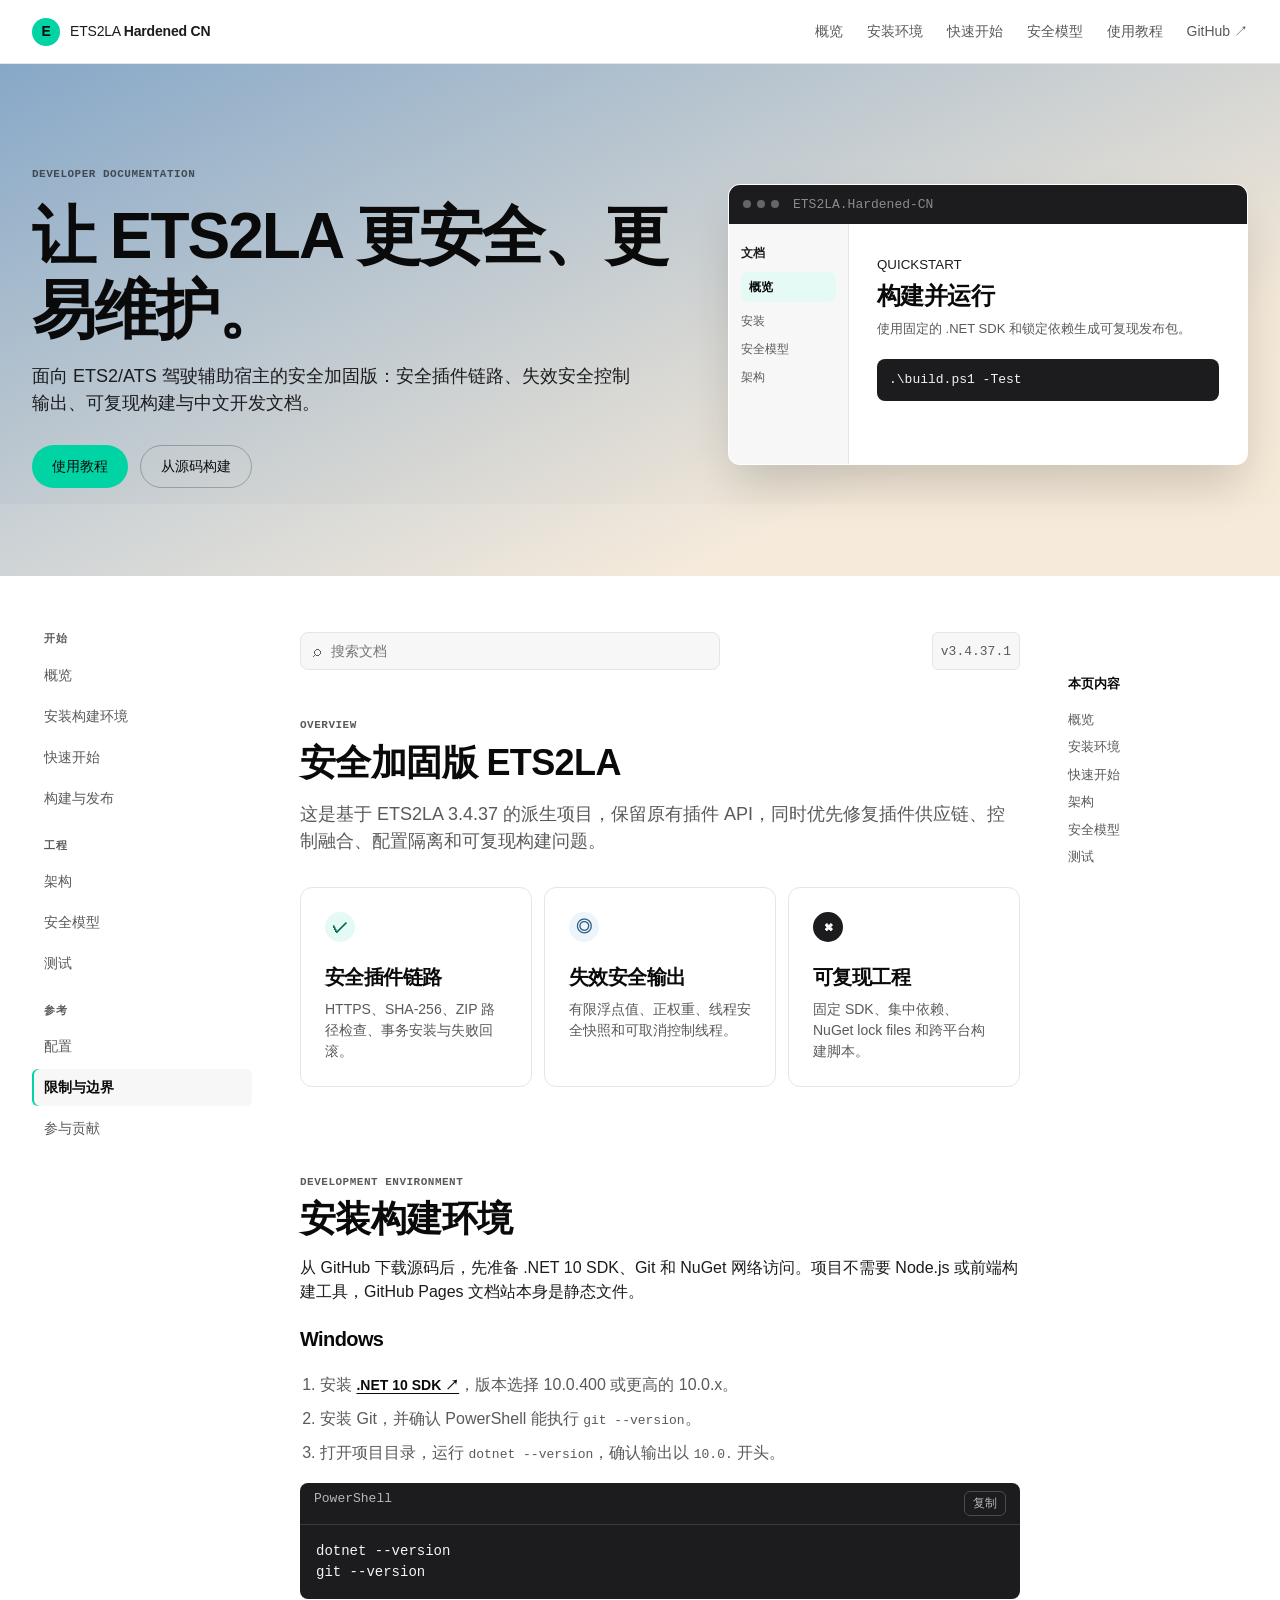
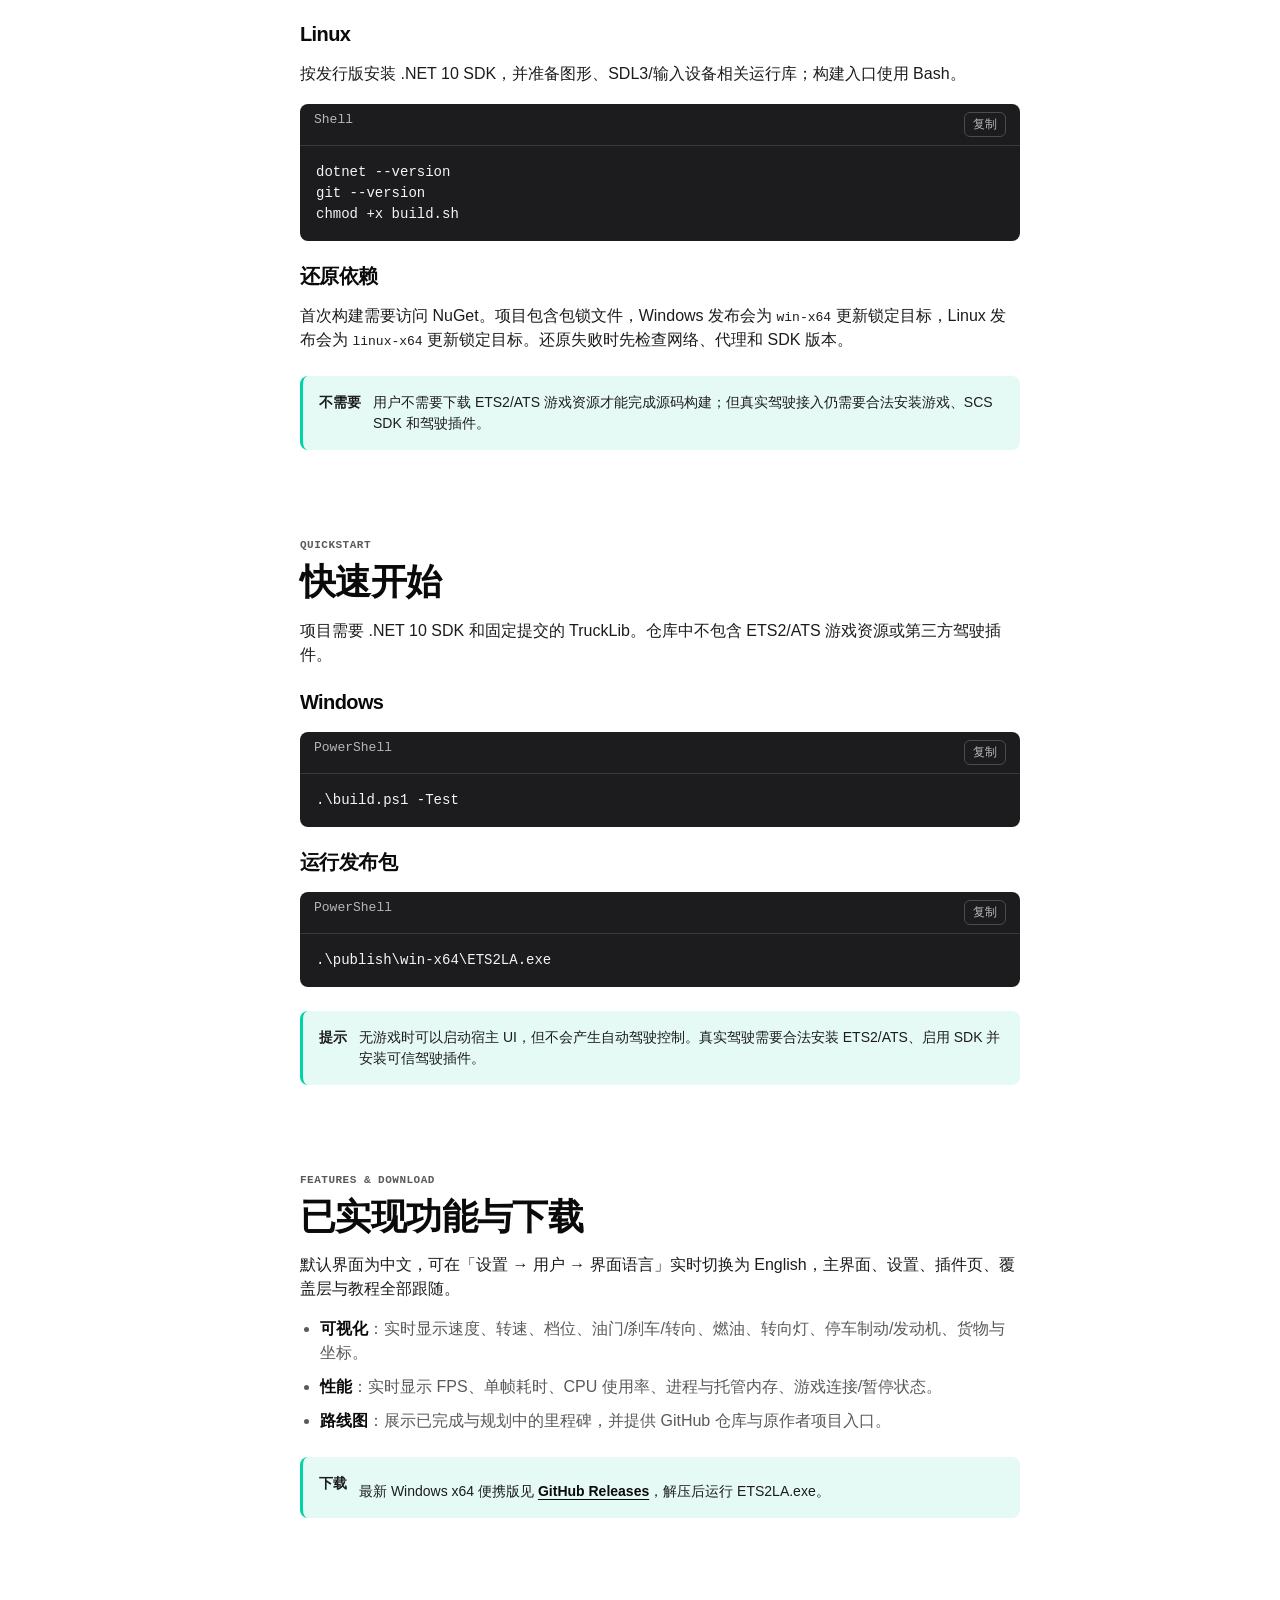
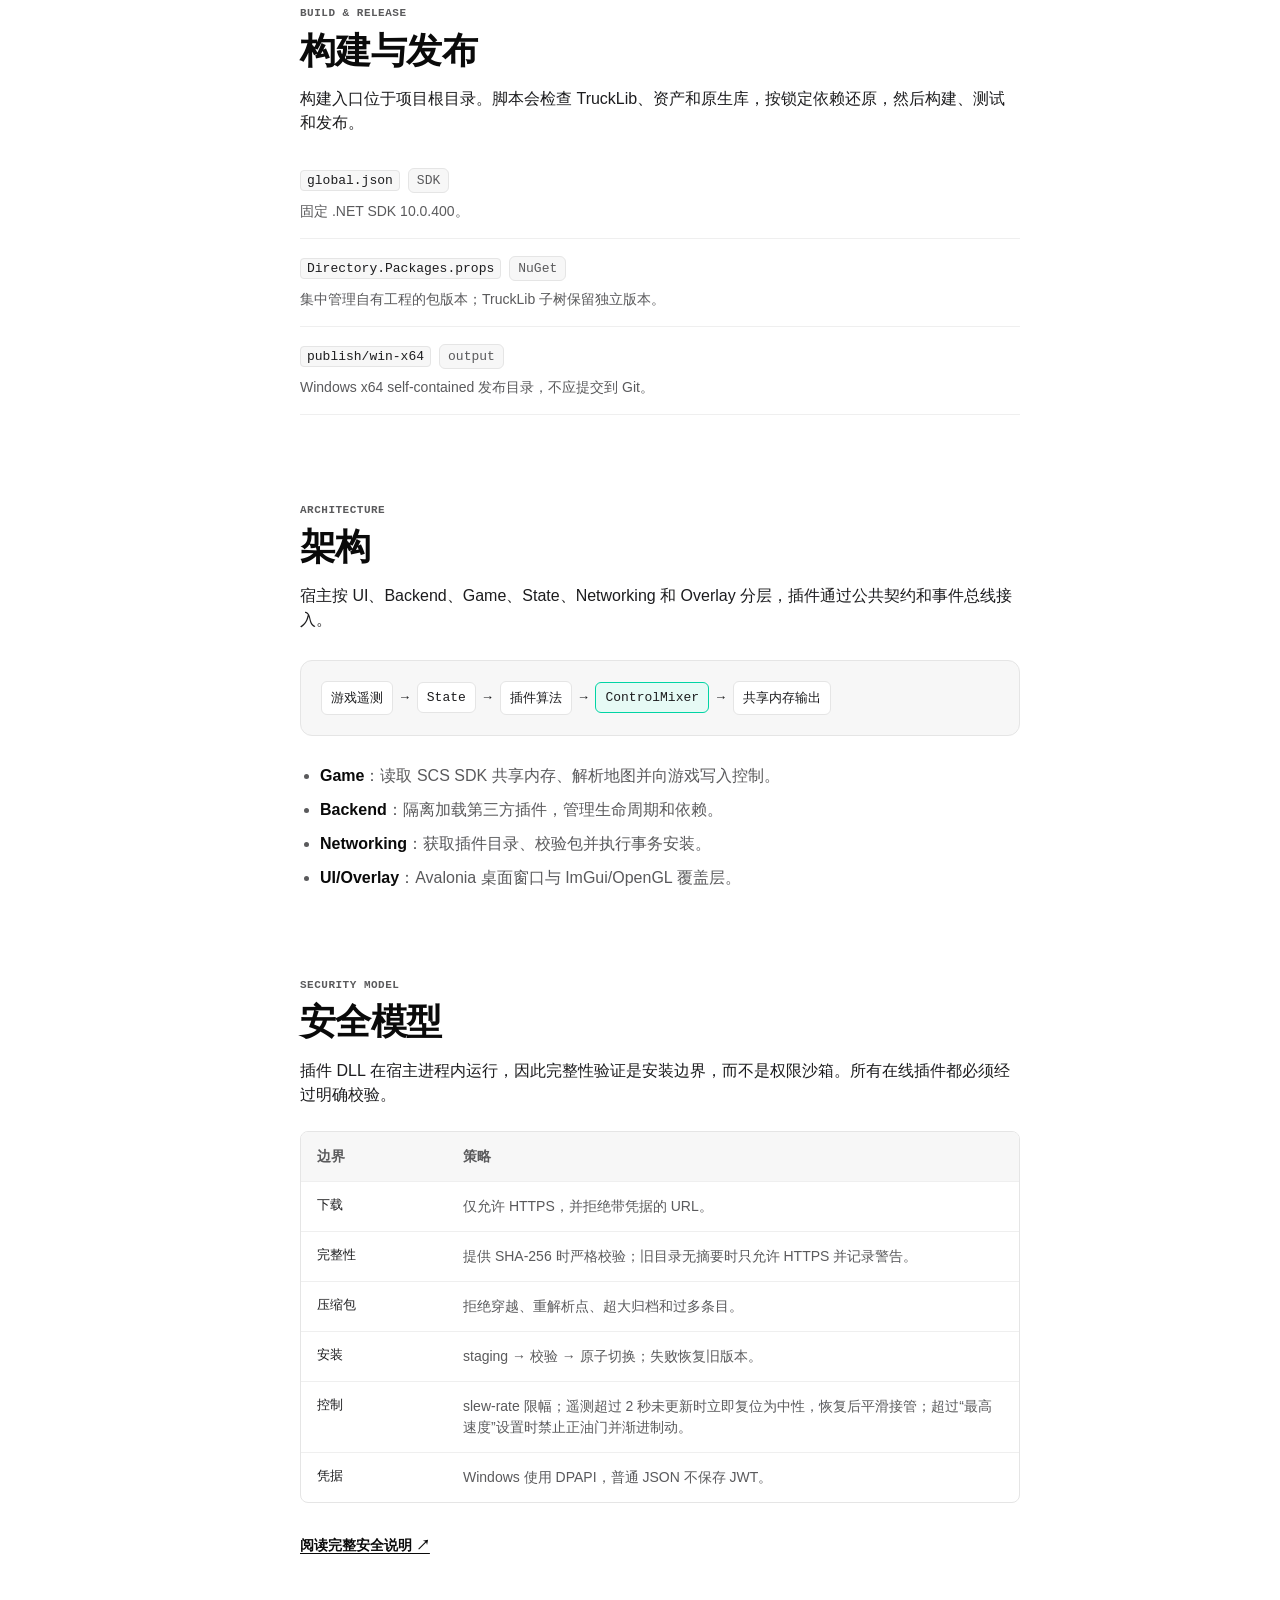
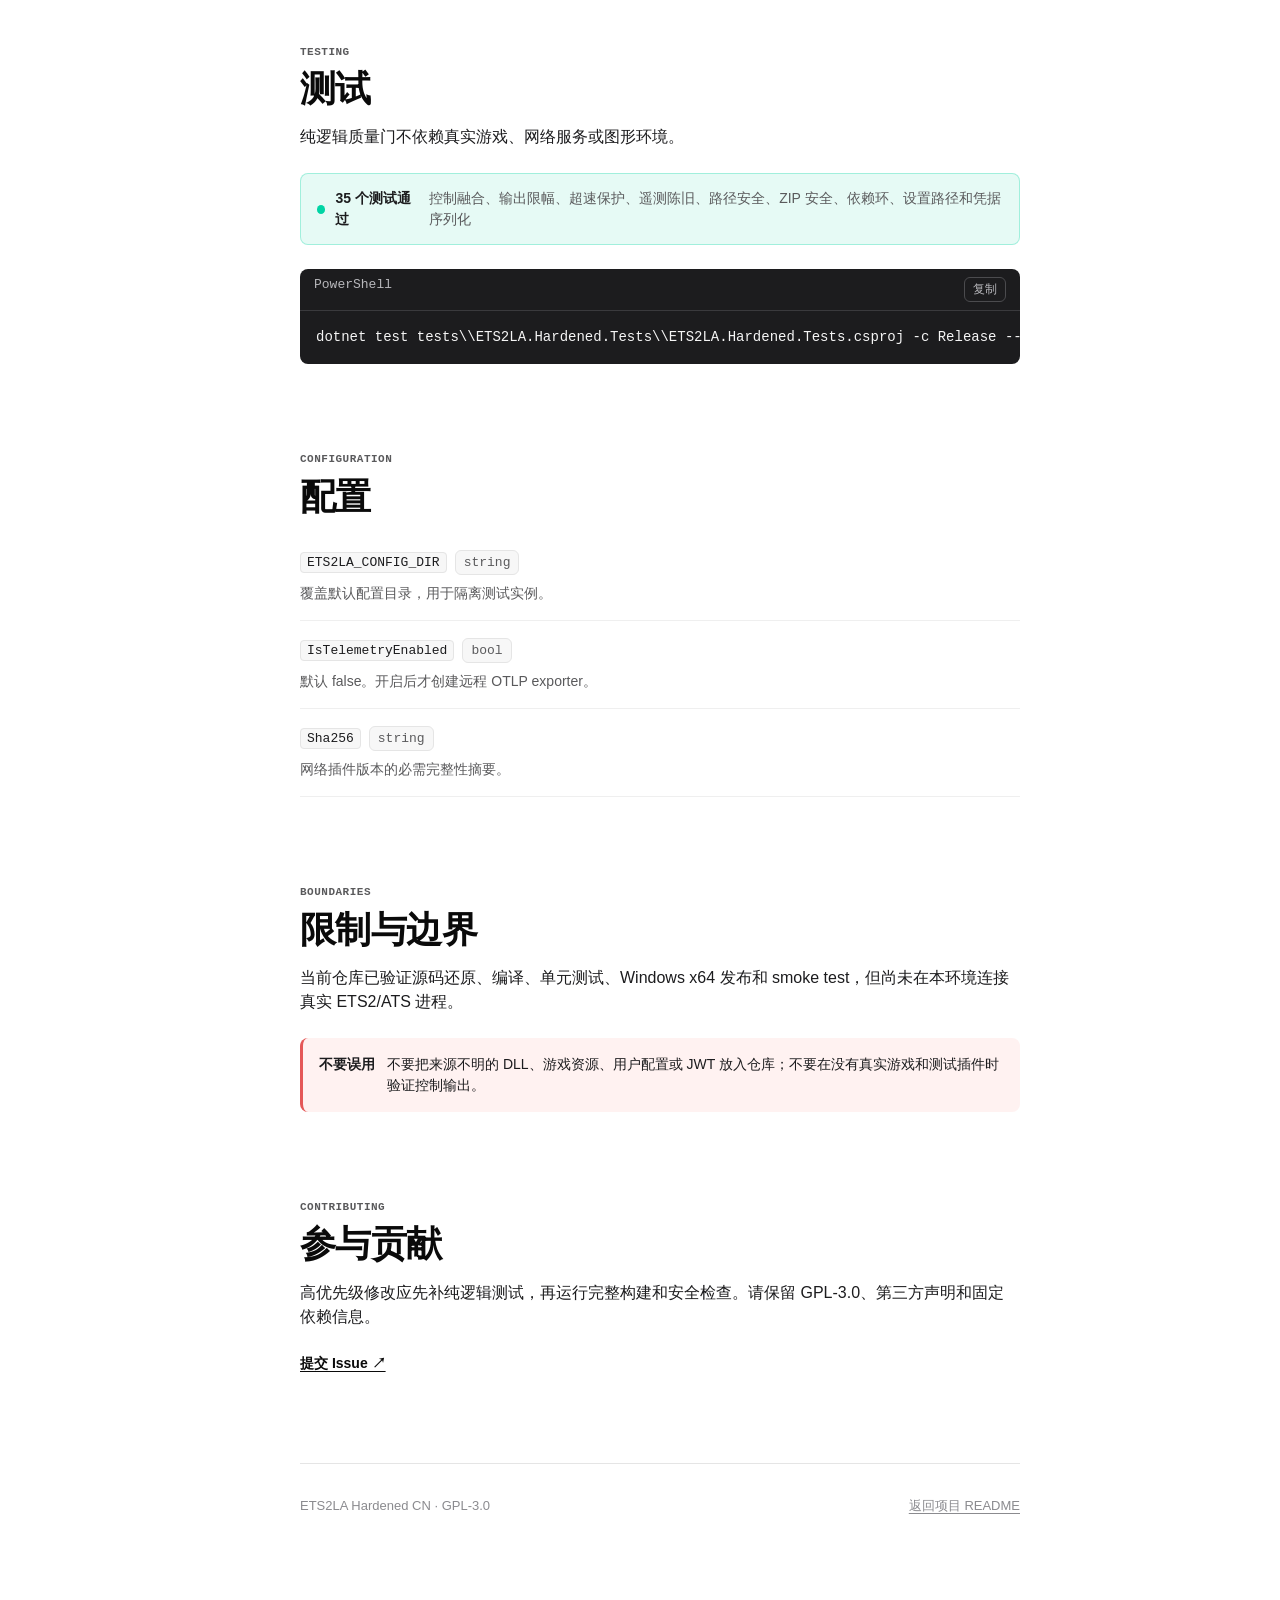
==== commit 082ea26c: "feat: host-side hard speed-limit failsafe, version 0.2.4 - when truck speed exceeds the configured m" ====
--- a/site/index.html
+++ b/site/index.html
@@ -143,7 +143,7 @@
         <div class="section-kicker">SECURITY MODEL</div>
         <h2>安全模型</h2>
         <p>插件 DLL 在宿主进程内运行，因此完整性验证是安装边界，而不是权限沙箱。所有在线插件都必须经过明确校验。</p>
-        <div class="security-table"><div><b>边界</b><b>策略</b></div><div><code>下载</code><span>仅允许 HTTPS，并拒绝带凭据的 URL。</span></div><div><code>完整性</code><span>提供 SHA-256 时严格校验；旧目录无摘要时只允许 HTTPS 并记录警告。</span></div><div><code>压缩包</code><span>拒绝穿越、重解析点、超大归档和过多条目。</span></div><div><code>安装</code><span>staging → 校验 → 原子切换；失败恢复旧版本。</span></div><div><code>控制</code><span>slew-rate 限幅；遥测超过 2 秒未更新时立即复位为中性，恢复后平滑接管。</span></div><div><code>凭据</code><span>Windows 使用 DPAPI，普通 JSON 不保存 JWT。</span></div></div>
+        <div class="security-table"><div><b>边界</b><b>策略</b></div><div><code>下载</code><span>仅允许 HTTPS，并拒绝带凭据的 URL。</span></div><div><code>完整性</code><span>提供 SHA-256 时严格校验；旧目录无摘要时只允许 HTTPS 并记录警告。</span></div><div><code>压缩包</code><span>拒绝穿越、重解析点、超大归档和过多条目。</span></div><div><code>安装</code><span>staging → 校验 → 原子切换；失败恢复旧版本。</span></div><div><code>控制</code><span>slew-rate 限幅；遥测超过 2 秒未更新时立即复位为中性，恢复后平滑接管；超过“最高速度”设置时禁止正油门并渐进制动。</span></div><div><code>凭据</code><span>Windows 使用 DPAPI，普通 JSON 不保存 JWT。</span></div></div>
         <a class="text-link" href="https://github.com/motao123/ETS2LA-Hardened-CN/blob/main/SECURITY.md" target="_blank" rel="noreferrer">阅读完整安全说明 ↗</a>
       </article>
 
@@ -151,7 +151,7 @@
         <div class="section-kicker">TESTING</div>
         <h2>测试</h2>
         <p>纯逻辑质量门不依赖真实游戏、网络服务或图形环境。</p>
-        <div class="status-line"><span class="status-dot"></span><strong>29 个测试通过</strong><span>控制融合、输出限幅、遥测陈旧、路径安全、ZIP 安全、依赖环、设置路径和凭据序列化</span></div>
+        <div class="status-line"><span class="status-dot"></span><strong>35 个测试通过</strong><span>控制融合、输出限幅、超速保护、遥测陈旧、路径安全、ZIP 安全、依赖环、设置路径和凭据序列化</span></div>
         <div class="code-block"><div class="code-head"><span>PowerShell</span><button class="copy-button" type="button" data-copy="dotnet test tests\\ETS2LA.Hardened.Tests\\ETS2LA.Hardened.Tests.csproj -c Release --no-restore">复制</button></div><pre><code>dotnet test tests\\ETS2LA.Hardened.Tests\\ETS2LA.Hardened.Tests.csproj -c Release --no-restore</code></pre></div>
       </article>
 
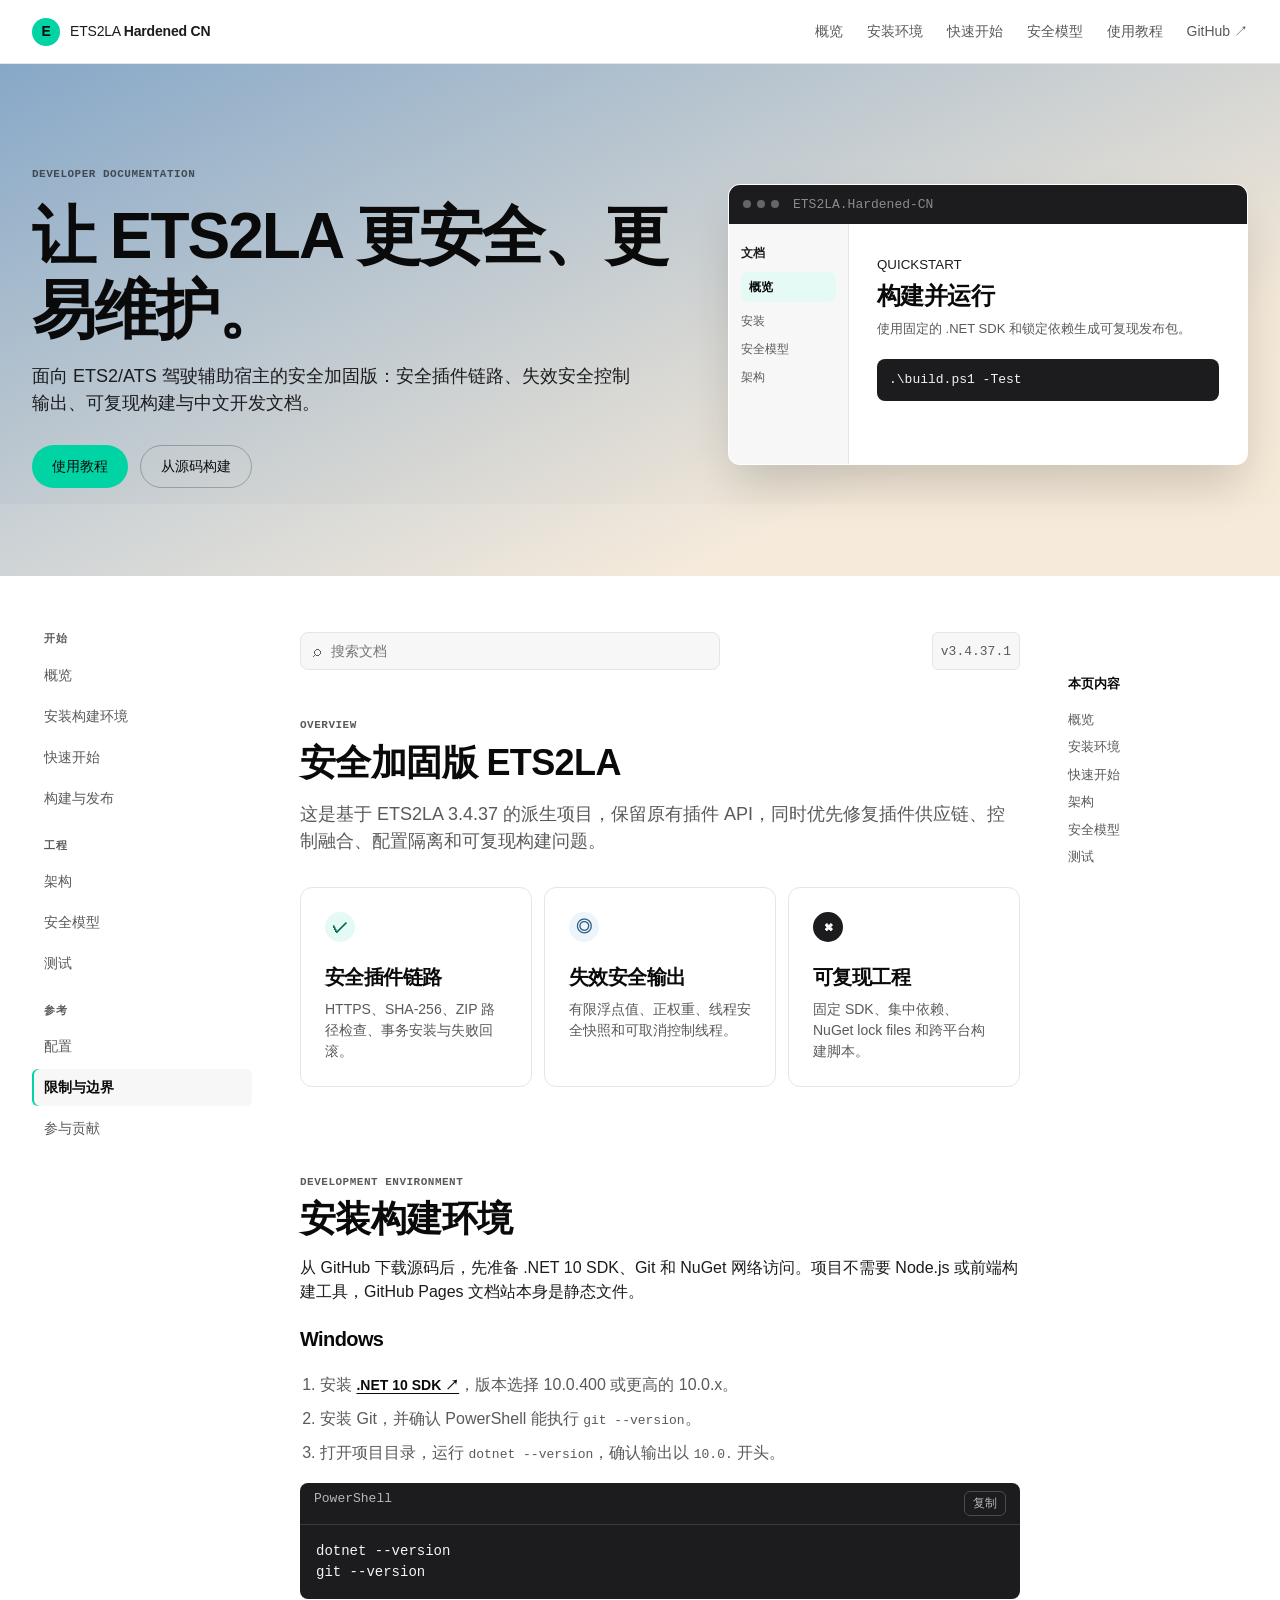
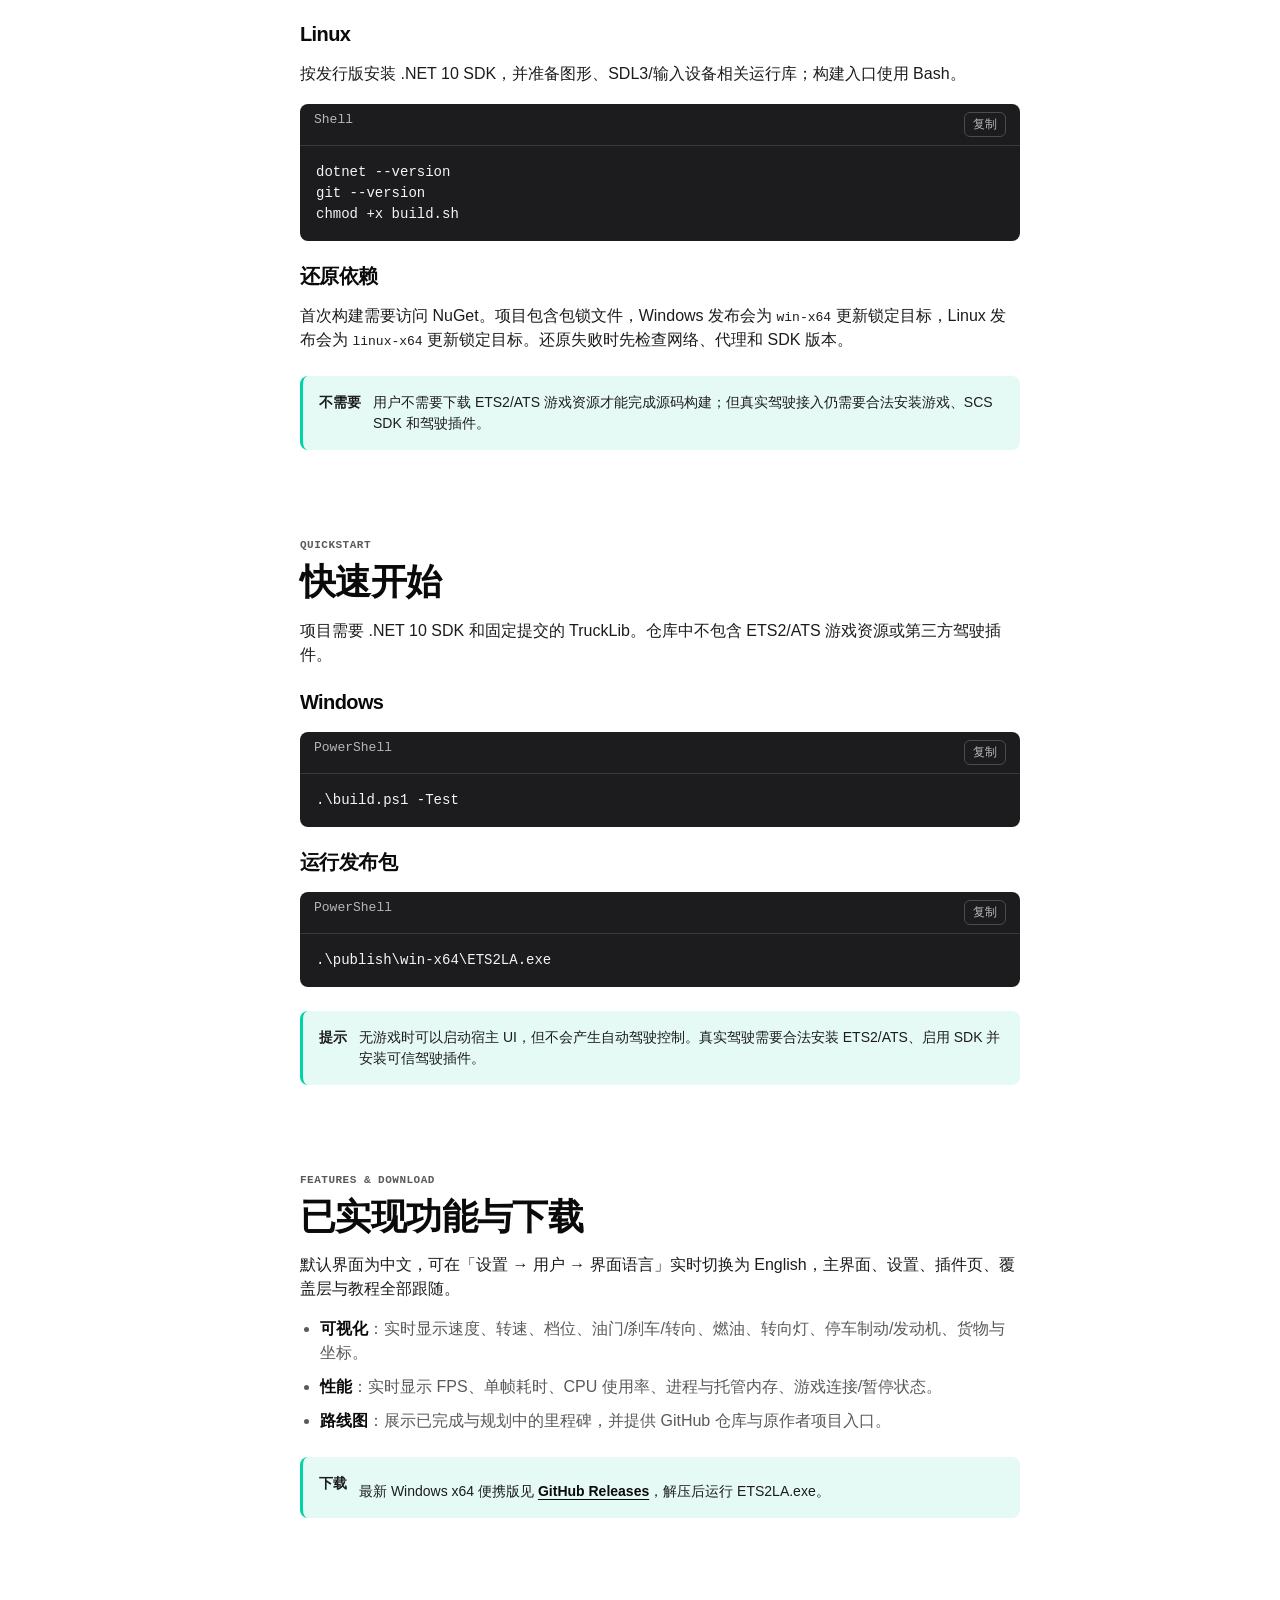
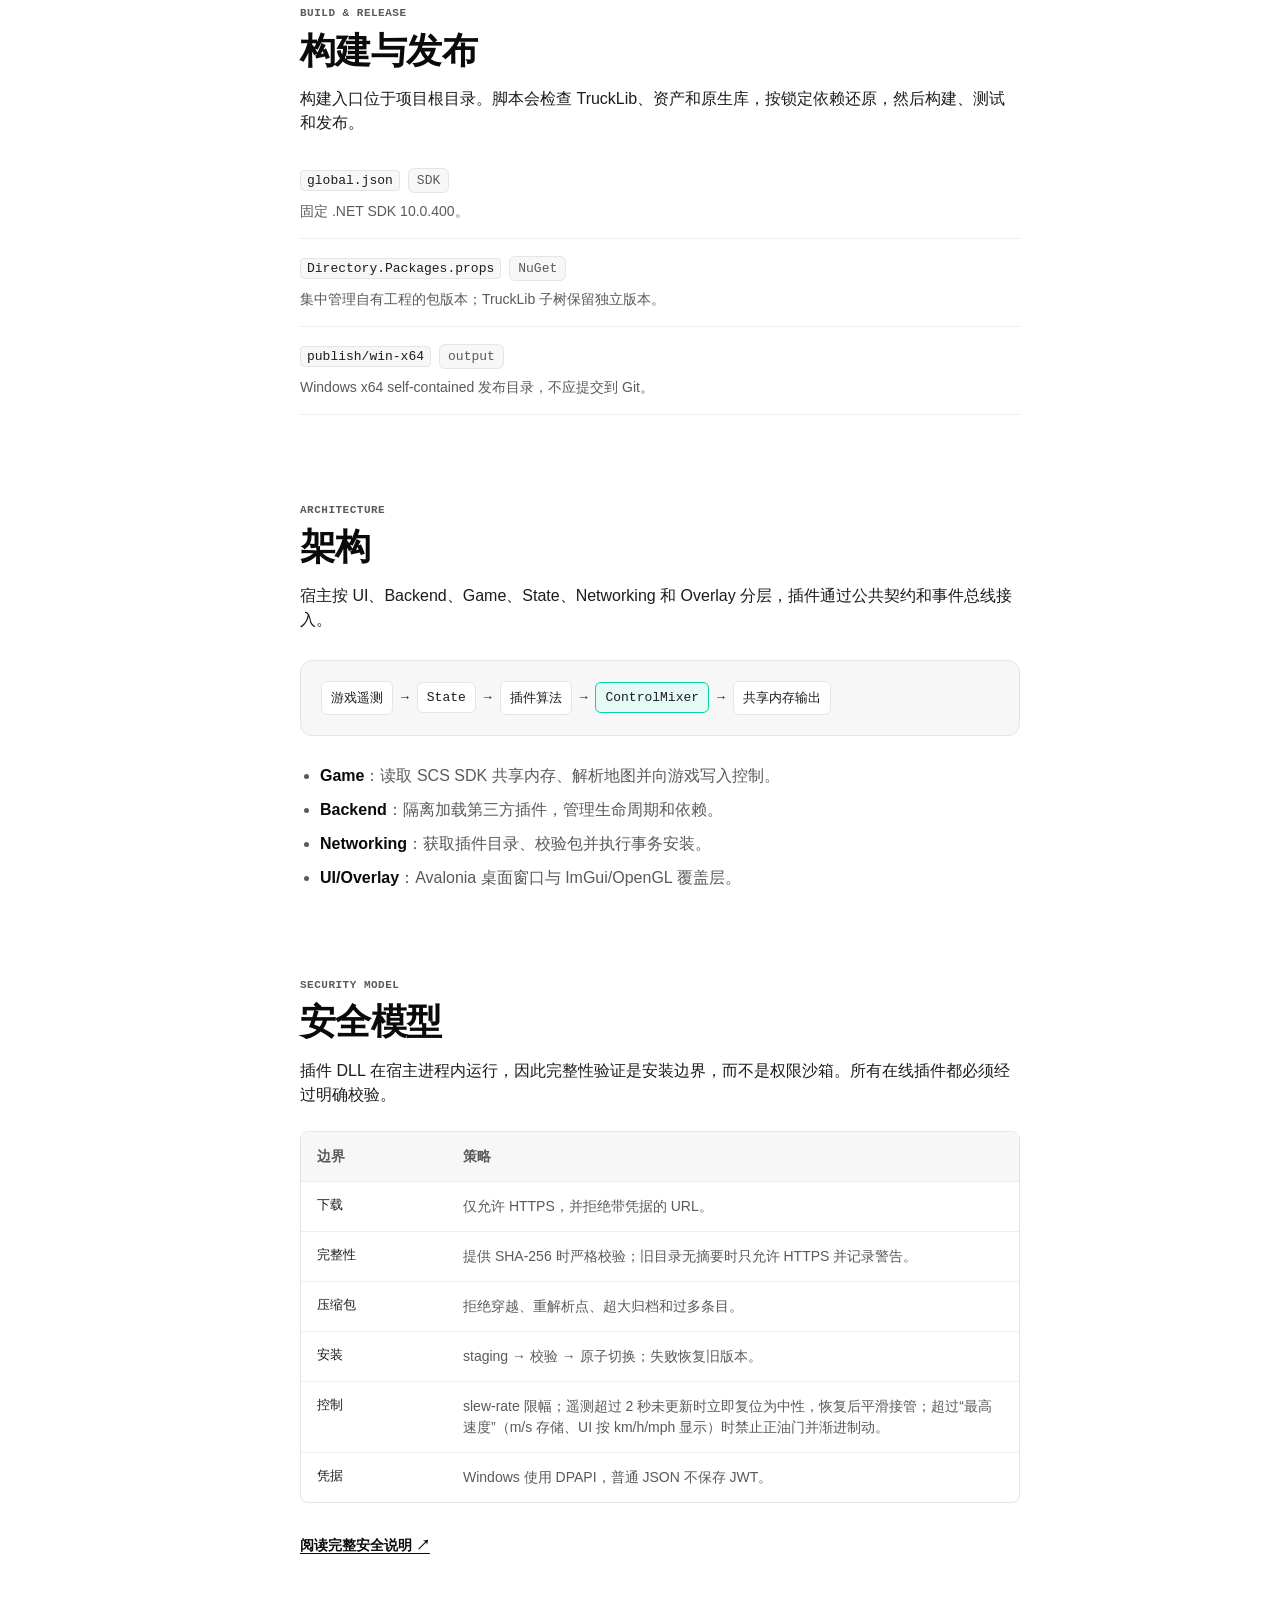
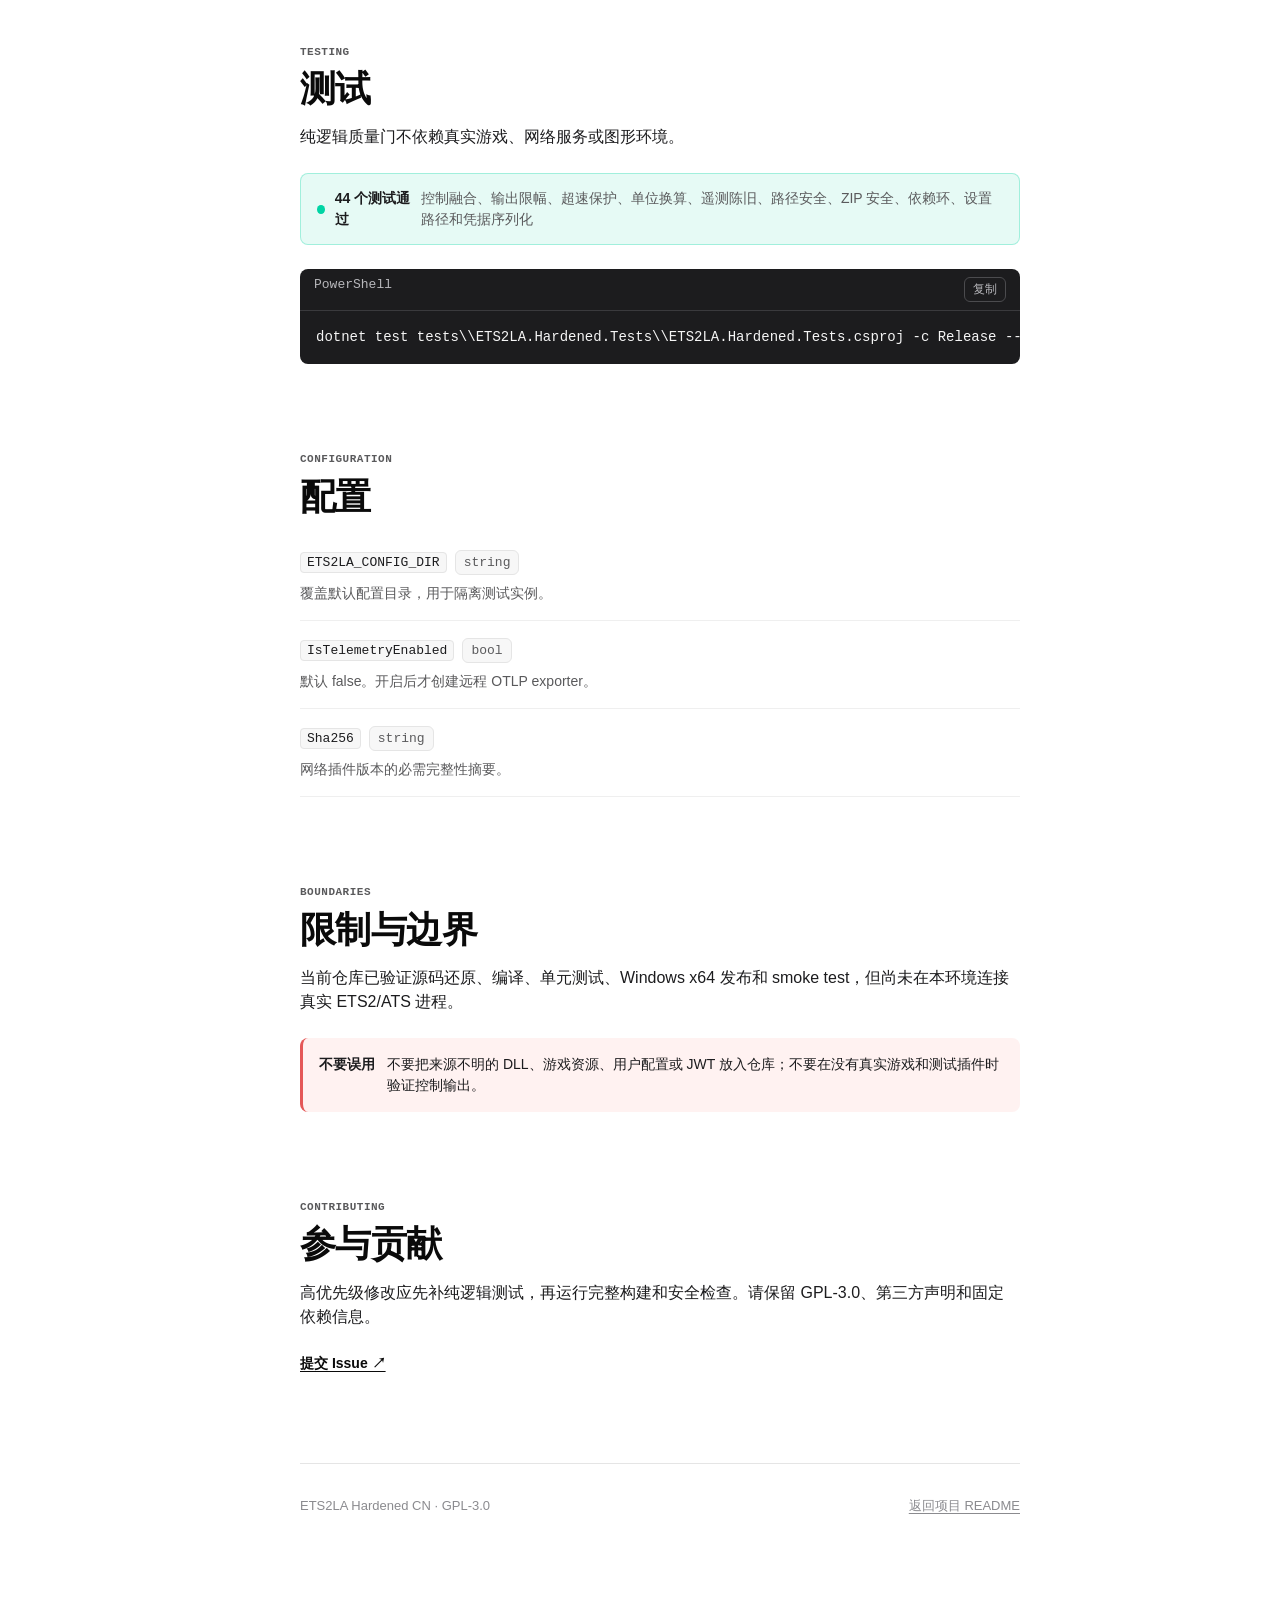
==== commit 1042f8a9: "feat: store max speed in m/s and convert at UI, version 0.2.5 - speed limit setting now stored in sc" ====
--- a/site/index.html
+++ b/site/index.html
@@ -143,7 +143,7 @@
         <div class="section-kicker">SECURITY MODEL</div>
         <h2>安全模型</h2>
         <p>插件 DLL 在宿主进程内运行，因此完整性验证是安装边界，而不是权限沙箱。所有在线插件都必须经过明确校验。</p>
-        <div class="security-table"><div><b>边界</b><b>策略</b></div><div><code>下载</code><span>仅允许 HTTPS，并拒绝带凭据的 URL。</span></div><div><code>完整性</code><span>提供 SHA-256 时严格校验；旧目录无摘要时只允许 HTTPS 并记录警告。</span></div><div><code>压缩包</code><span>拒绝穿越、重解析点、超大归档和过多条目。</span></div><div><code>安装</code><span>staging → 校验 → 原子切换；失败恢复旧版本。</span></div><div><code>控制</code><span>slew-rate 限幅；遥测超过 2 秒未更新时立即复位为中性，恢复后平滑接管；超过“最高速度”设置时禁止正油门并渐进制动。</span></div><div><code>凭据</code><span>Windows 使用 DPAPI，普通 JSON 不保存 JWT。</span></div></div>
+        <div class="security-table"><div><b>边界</b><b>策略</b></div><div><code>下载</code><span>仅允许 HTTPS，并拒绝带凭据的 URL。</span></div><div><code>完整性</code><span>提供 SHA-256 时严格校验；旧目录无摘要时只允许 HTTPS 并记录警告。</span></div><div><code>压缩包</code><span>拒绝穿越、重解析点、超大归档和过多条目。</span></div><div><code>安装</code><span>staging → 校验 → 原子切换；失败恢复旧版本。</span></div><div><code>控制</code><span>slew-rate 限幅；遥测超过 2 秒未更新时立即复位为中性，恢复后平滑接管；超过“最高速度”（m/s 存储、UI 按 km/h/mph 显示）时禁止正油门并渐进制动。</span></div><div><code>凭据</code><span>Windows 使用 DPAPI，普通 JSON 不保存 JWT。</span></div></div>
         <a class="text-link" href="https://github.com/motao123/ETS2LA-Hardened-CN/blob/main/SECURITY.md" target="_blank" rel="noreferrer">阅读完整安全说明 ↗</a>
       </article>
 
@@ -151,7 +151,7 @@
         <div class="section-kicker">TESTING</div>
         <h2>测试</h2>
         <p>纯逻辑质量门不依赖真实游戏、网络服务或图形环境。</p>
-        <div class="status-line"><span class="status-dot"></span><strong>35 个测试通过</strong><span>控制融合、输出限幅、超速保护、遥测陈旧、路径安全、ZIP 安全、依赖环、设置路径和凭据序列化</span></div>
+        <div class="status-line"><span class="status-dot"></span><strong>44 个测试通过</strong><span>控制融合、输出限幅、超速保护、单位换算、遥测陈旧、路径安全、ZIP 安全、依赖环、设置路径和凭据序列化</span></div>
         <div class="code-block"><div class="code-head"><span>PowerShell</span><button class="copy-button" type="button" data-copy="dotnet test tests\\ETS2LA.Hardened.Tests\\ETS2LA.Hardened.Tests.csproj -c Release --no-restore">复制</button></div><pre><code>dotnet test tests\\ETS2LA.Hardened.Tests\\ETS2LA.Hardened.Tests.csproj -c Release --no-restore</code></pre></div>
       </article>
 
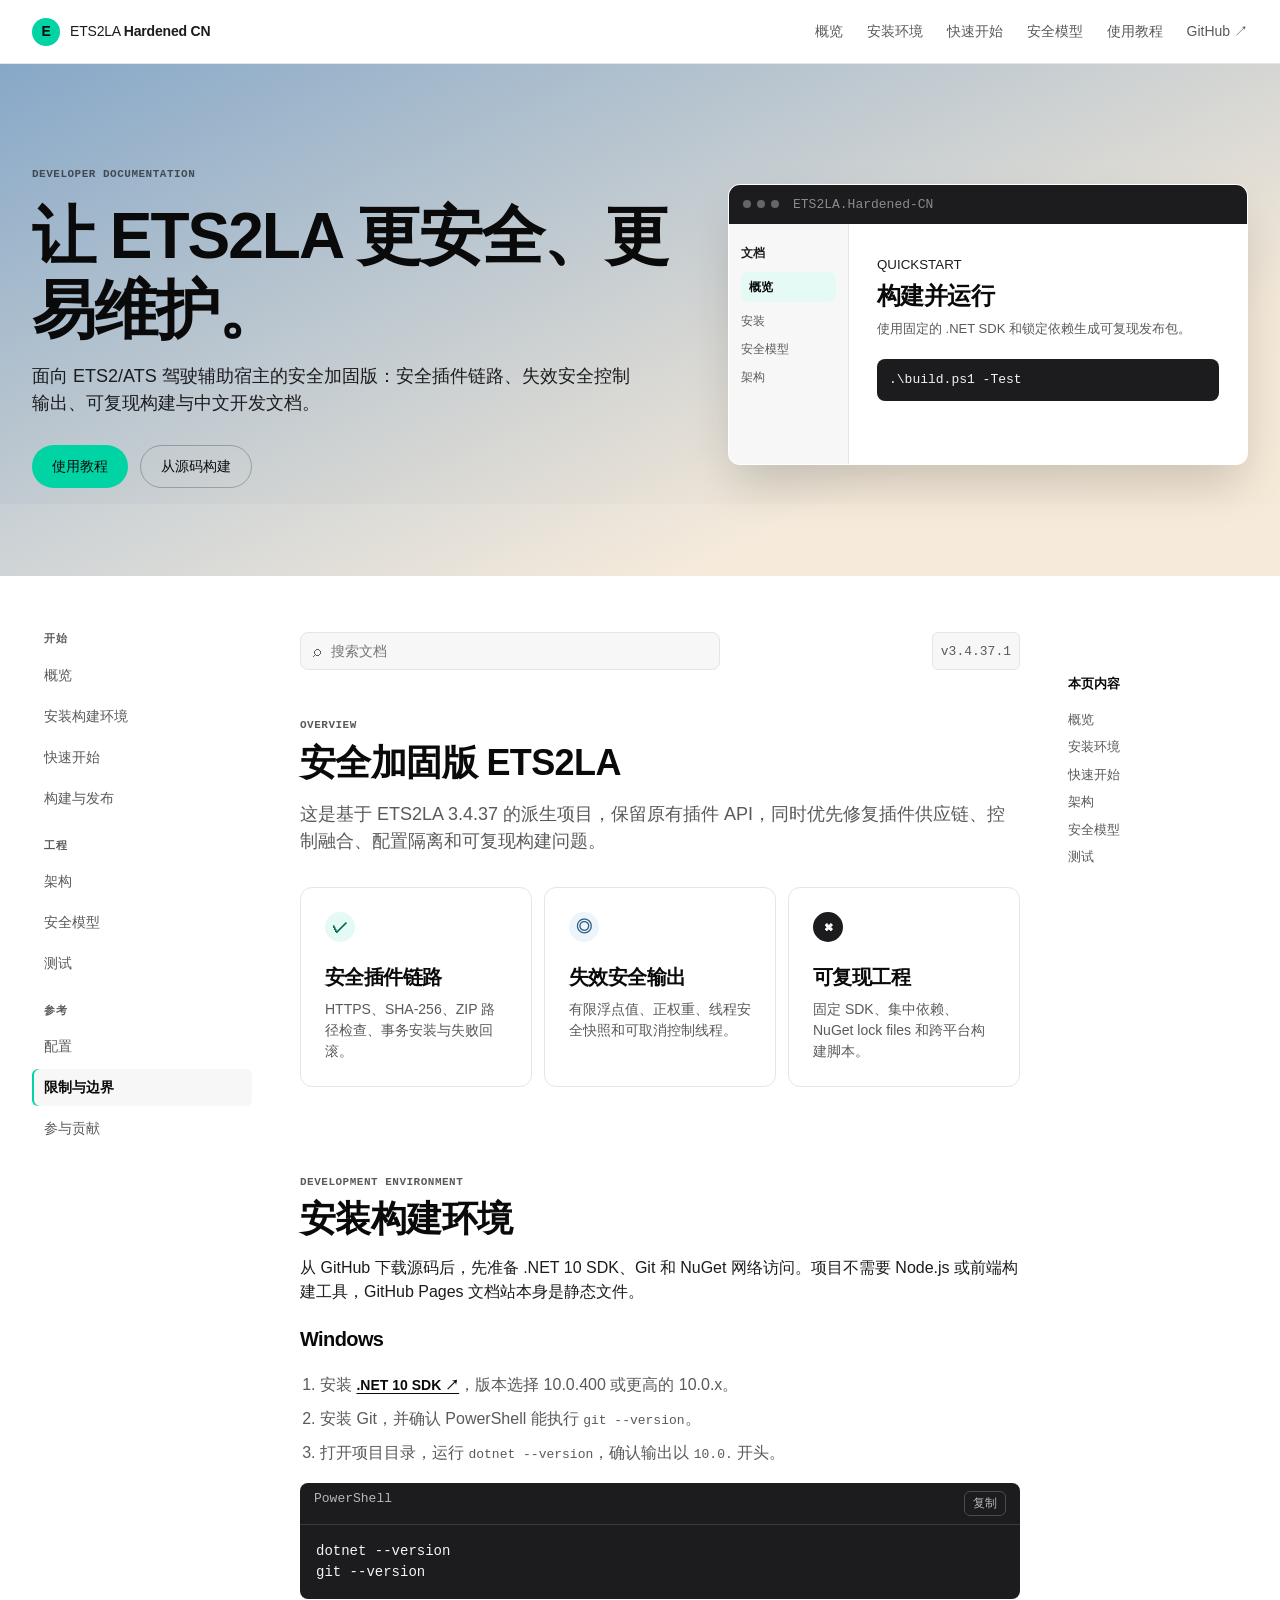
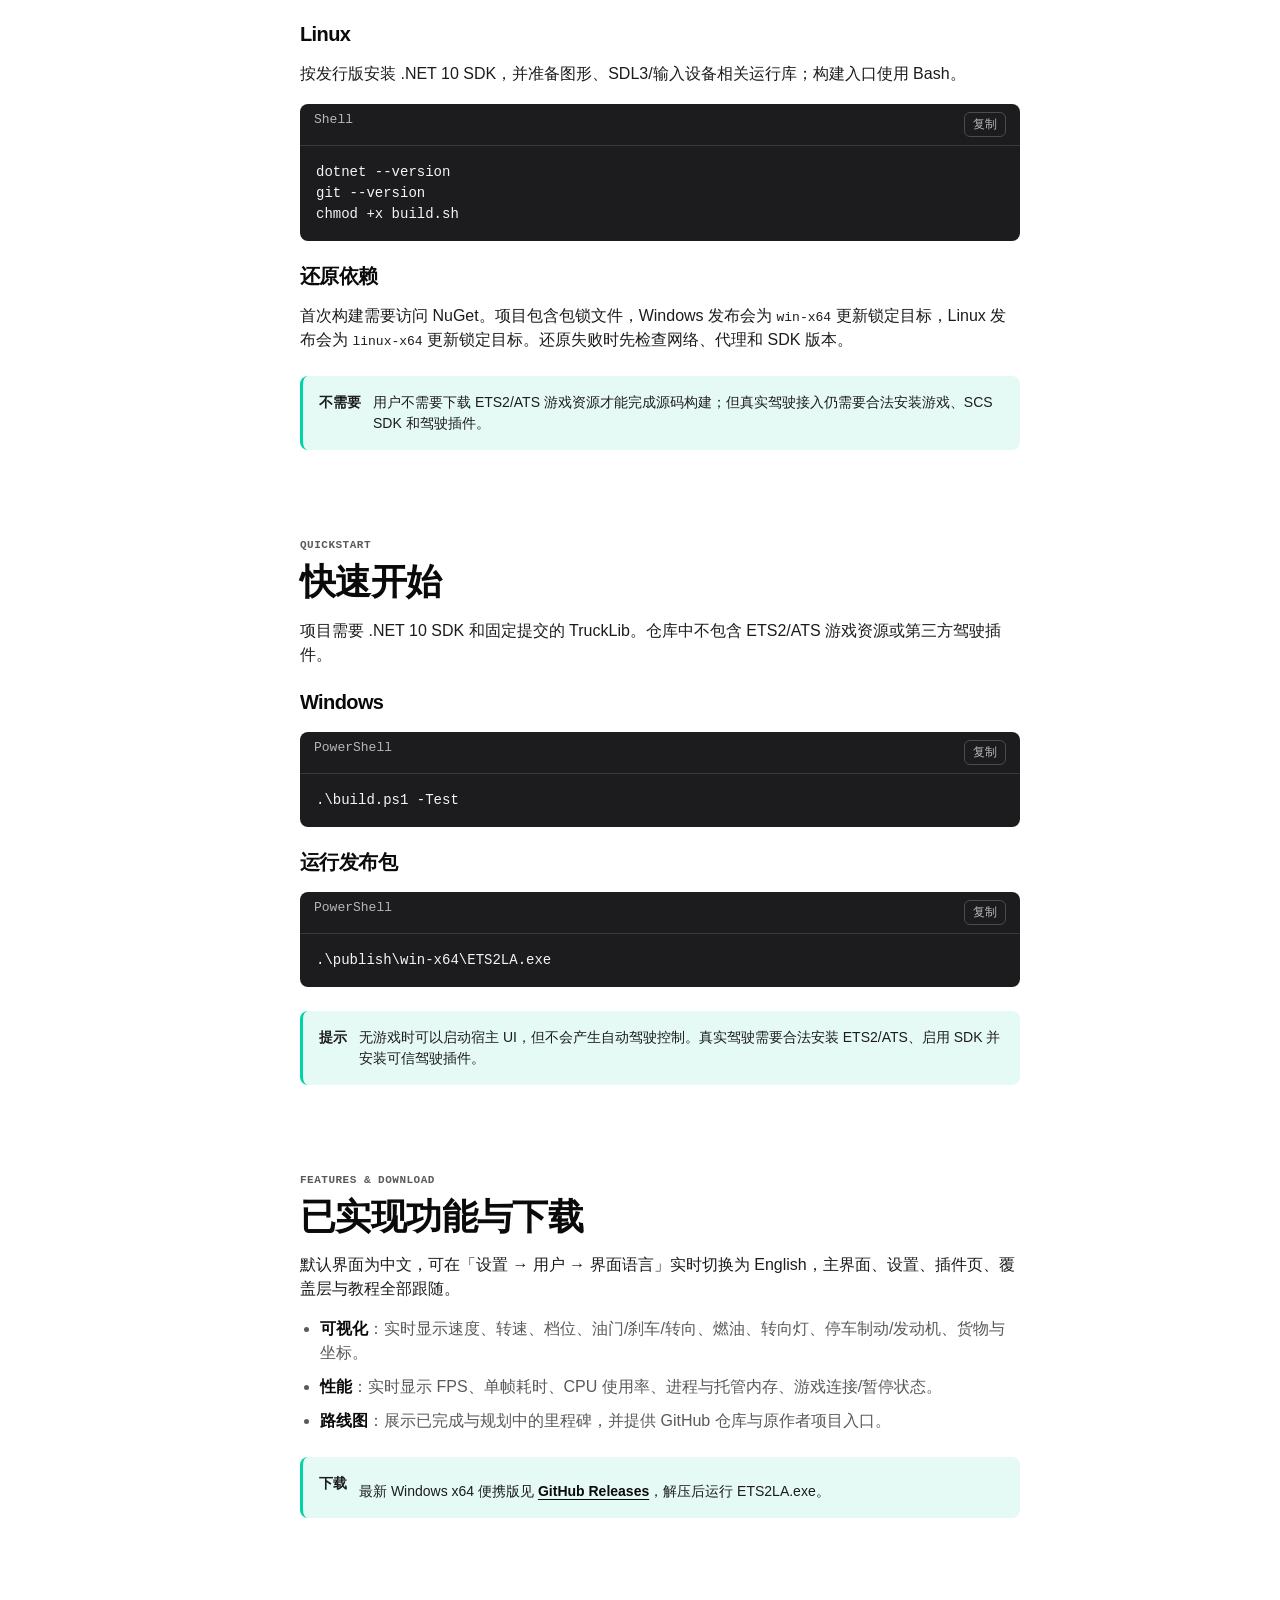
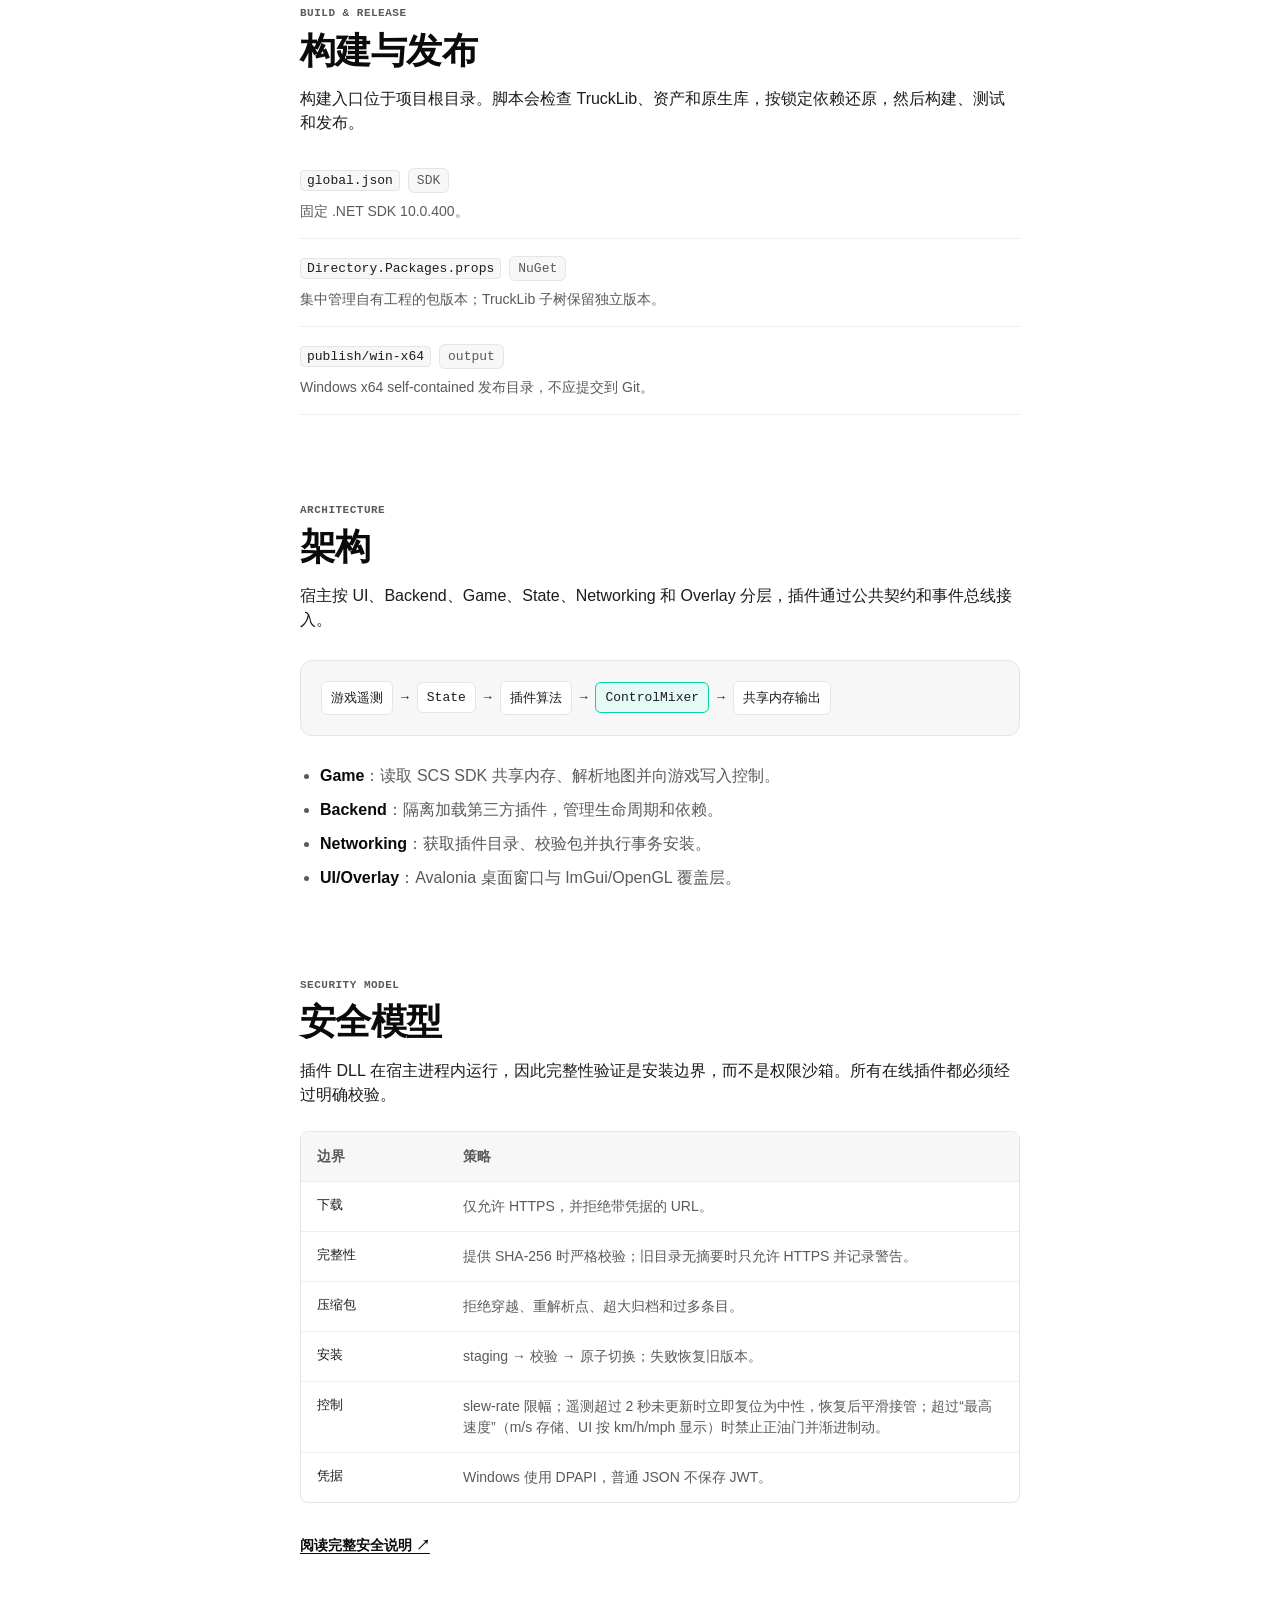
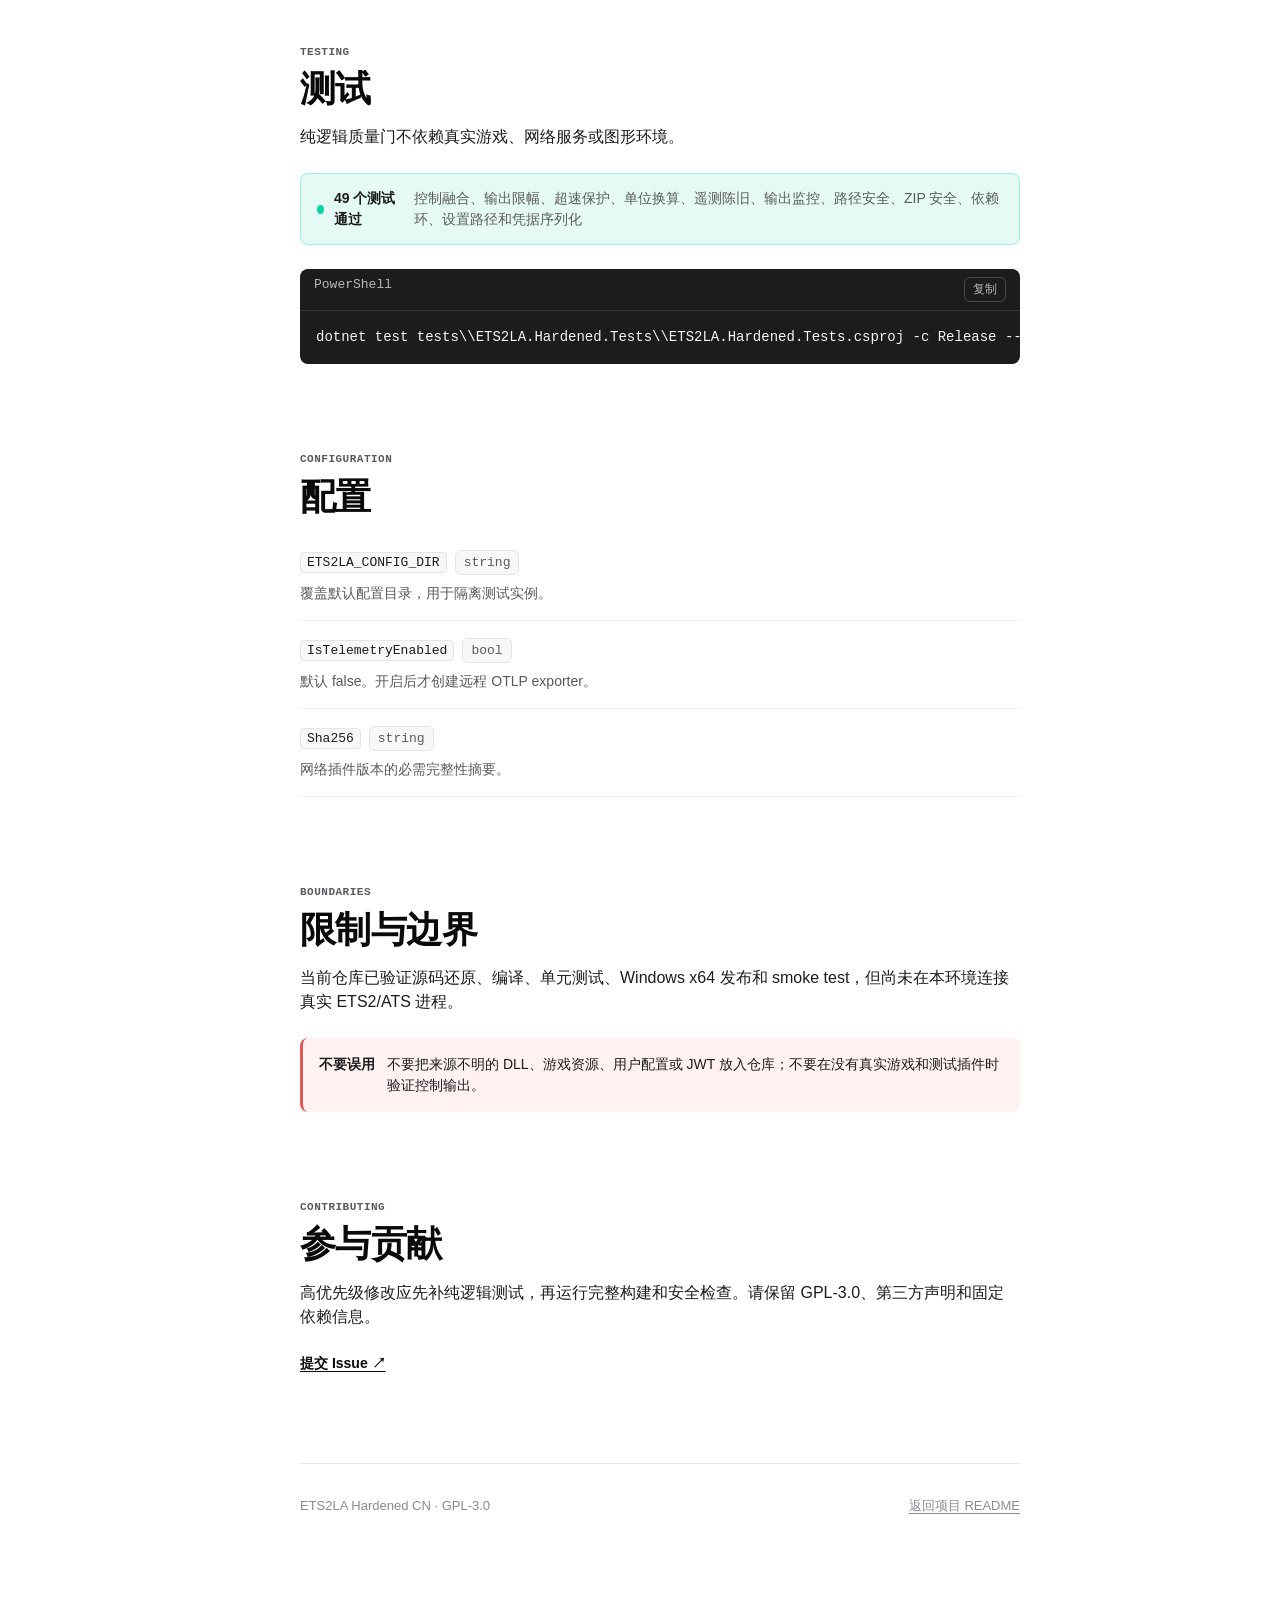
==== commit b5166ecf: "feat: live output monitor in visualization page, version 0.2.7 - track last written steering/throttl" ====
--- a/site/index.html
+++ b/site/index.html
@@ -151,7 +151,7 @@
         <div class="section-kicker">TESTING</div>
         <h2>测试</h2>
         <p>纯逻辑质量门不依赖真实游戏、网络服务或图形环境。</p>
-        <div class="status-line"><span class="status-dot"></span><strong>44 个测试通过</strong><span>控制融合、输出限幅、超速保护、单位换算、遥测陈旧、路径安全、ZIP 安全、依赖环、设置路径和凭据序列化</span></div>
+        <div class="status-line"><span class="status-dot"></span><strong>49 个测试通过</strong><span>控制融合、输出限幅、超速保护、单位换算、遥测陈旧、输出监控、路径安全、ZIP 安全、依赖环、设置路径和凭据序列化</span></div>
         <div class="code-block"><div class="code-head"><span>PowerShell</span><button class="copy-button" type="button" data-copy="dotnet test tests\\ETS2LA.Hardened.Tests\\ETS2LA.Hardened.Tests.csproj -c Release --no-restore">复制</button></div><pre><code>dotnet test tests\\ETS2LA.Hardened.Tests\\ETS2LA.Hardened.Tests.csproj -c Release --no-restore</code></pre></div>
       </article>
 
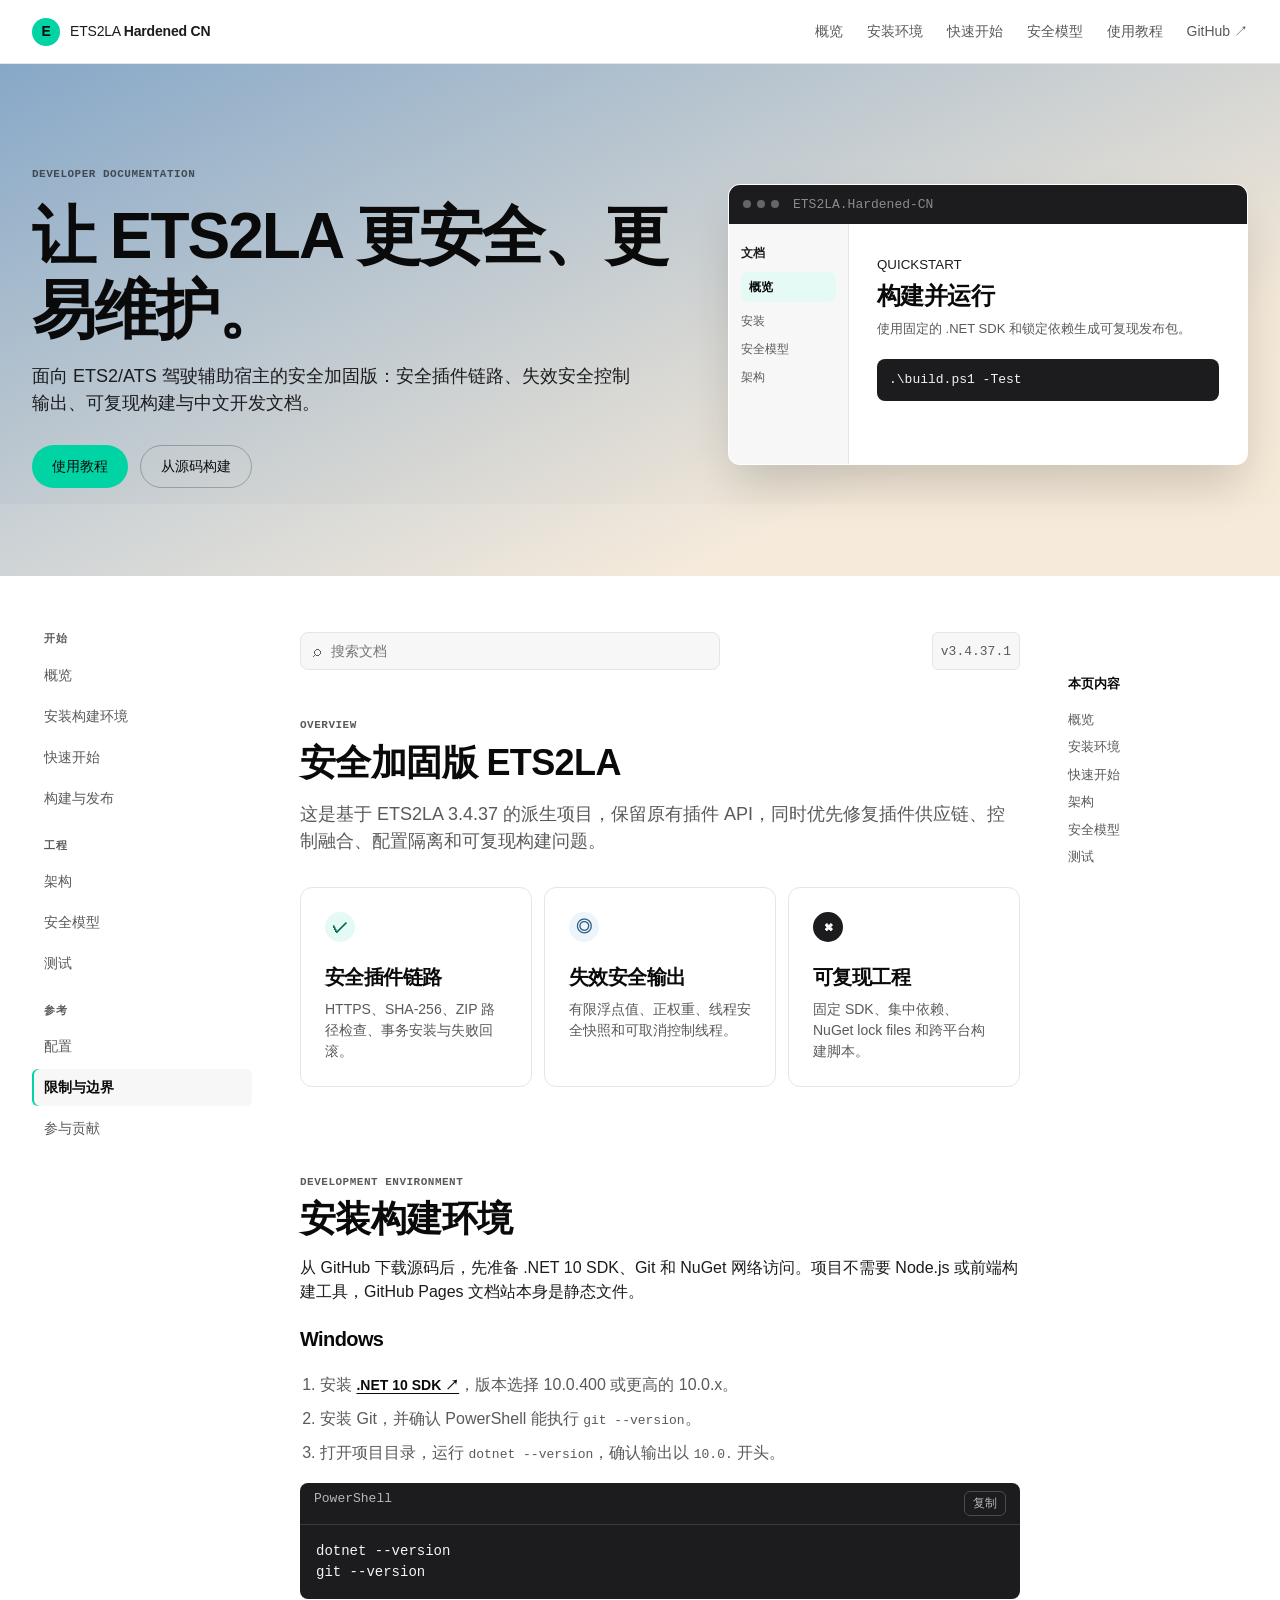
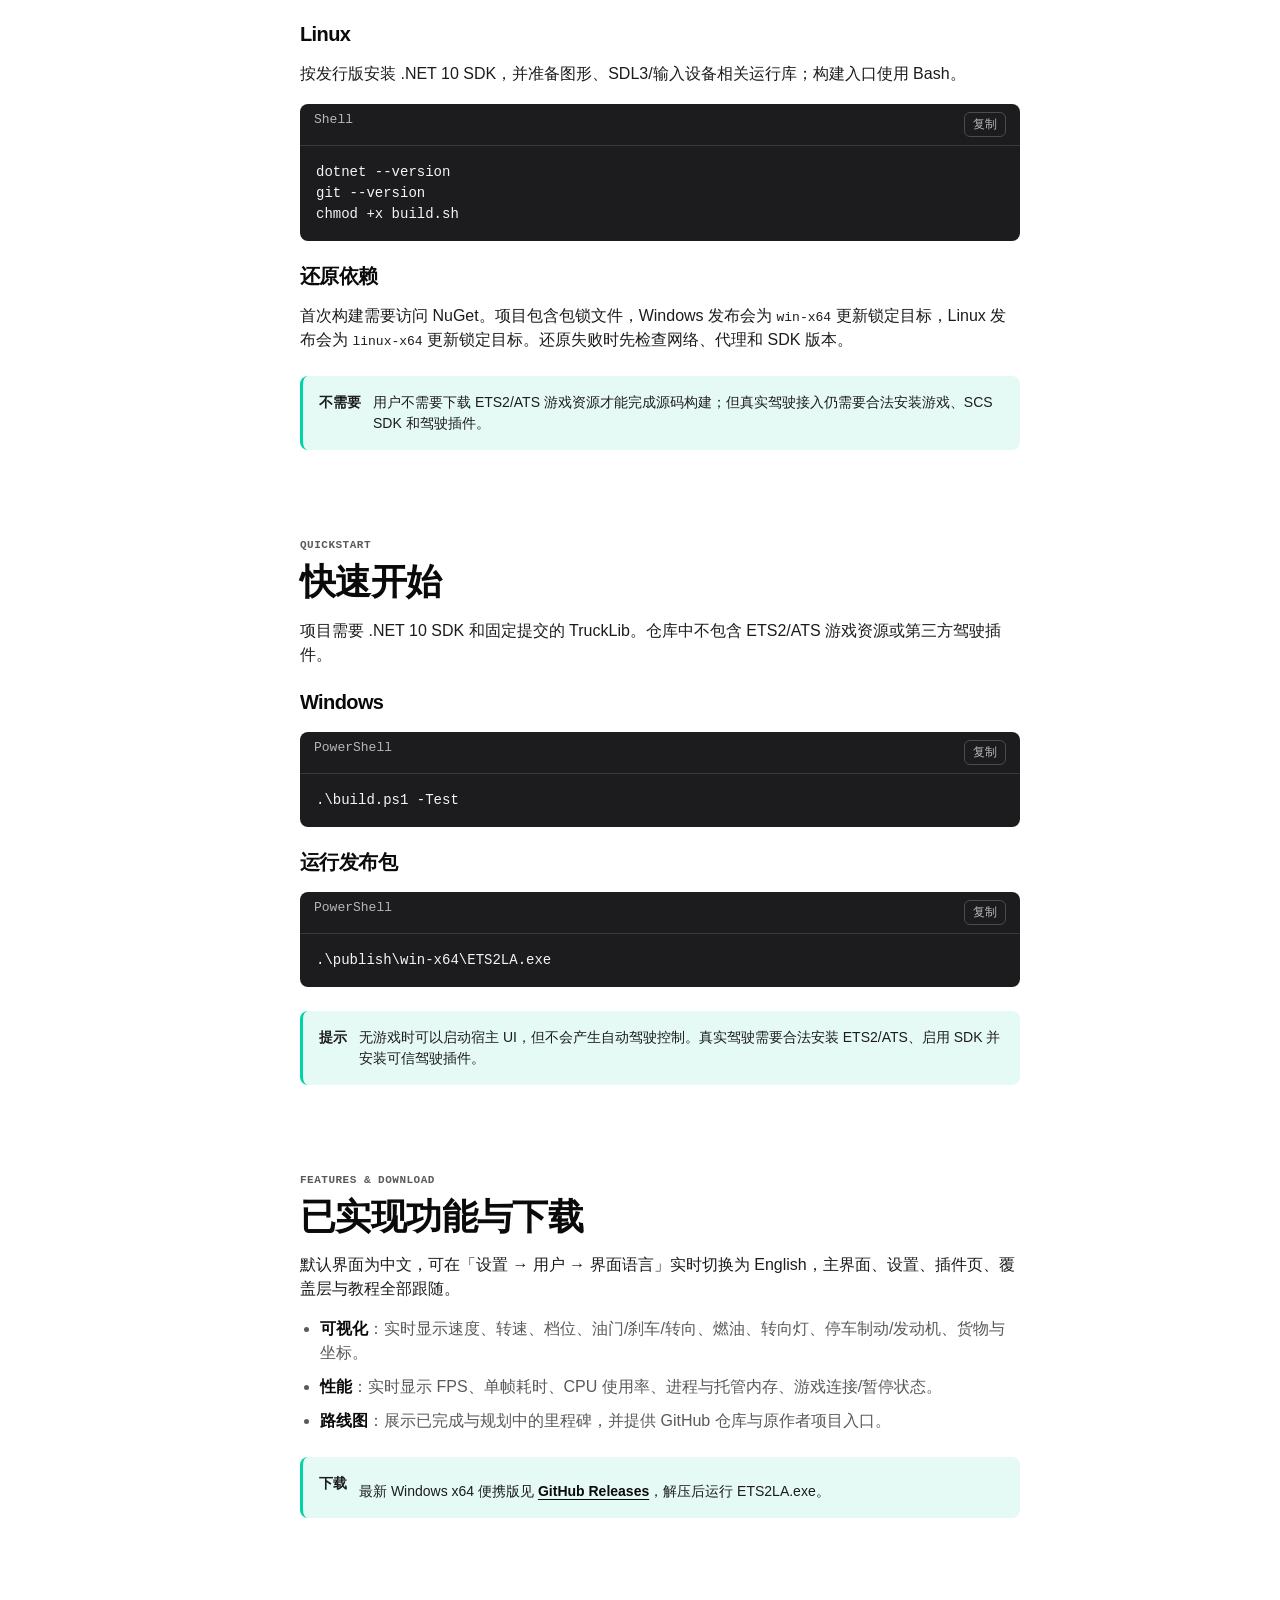
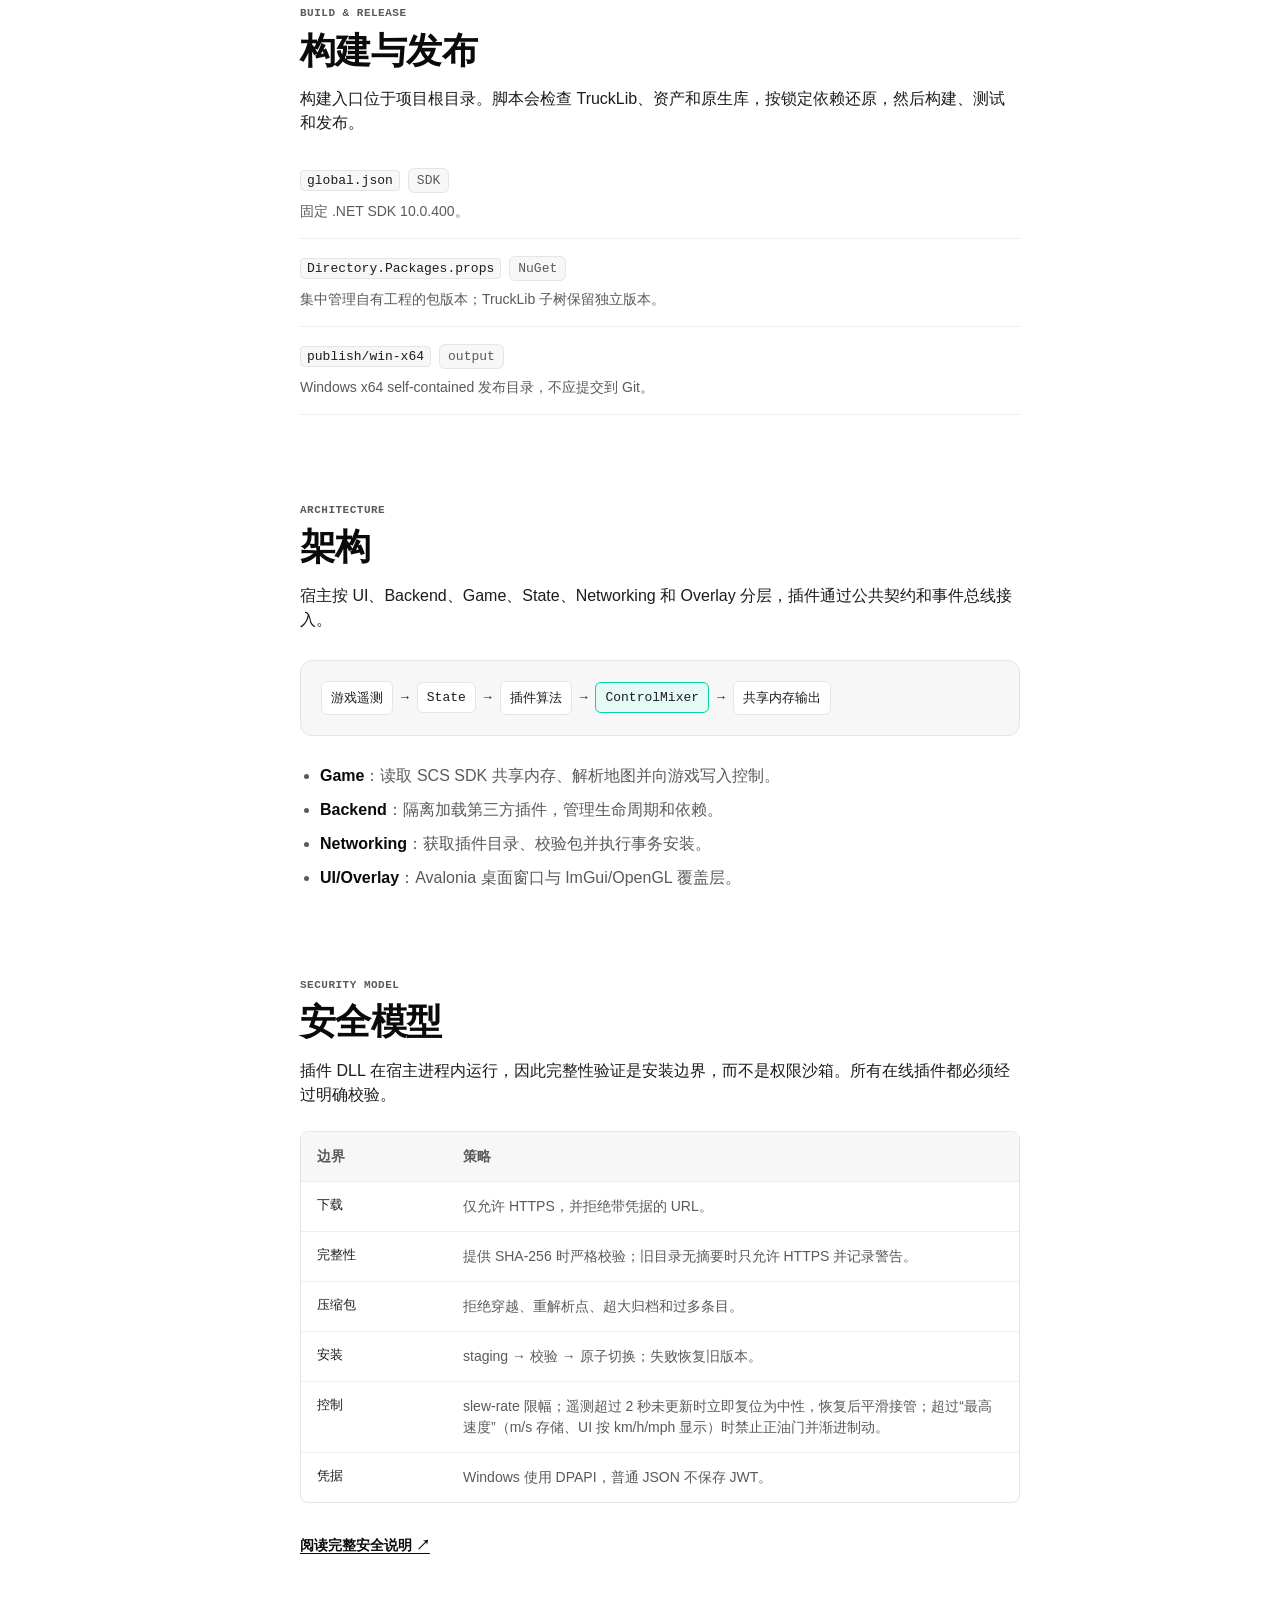
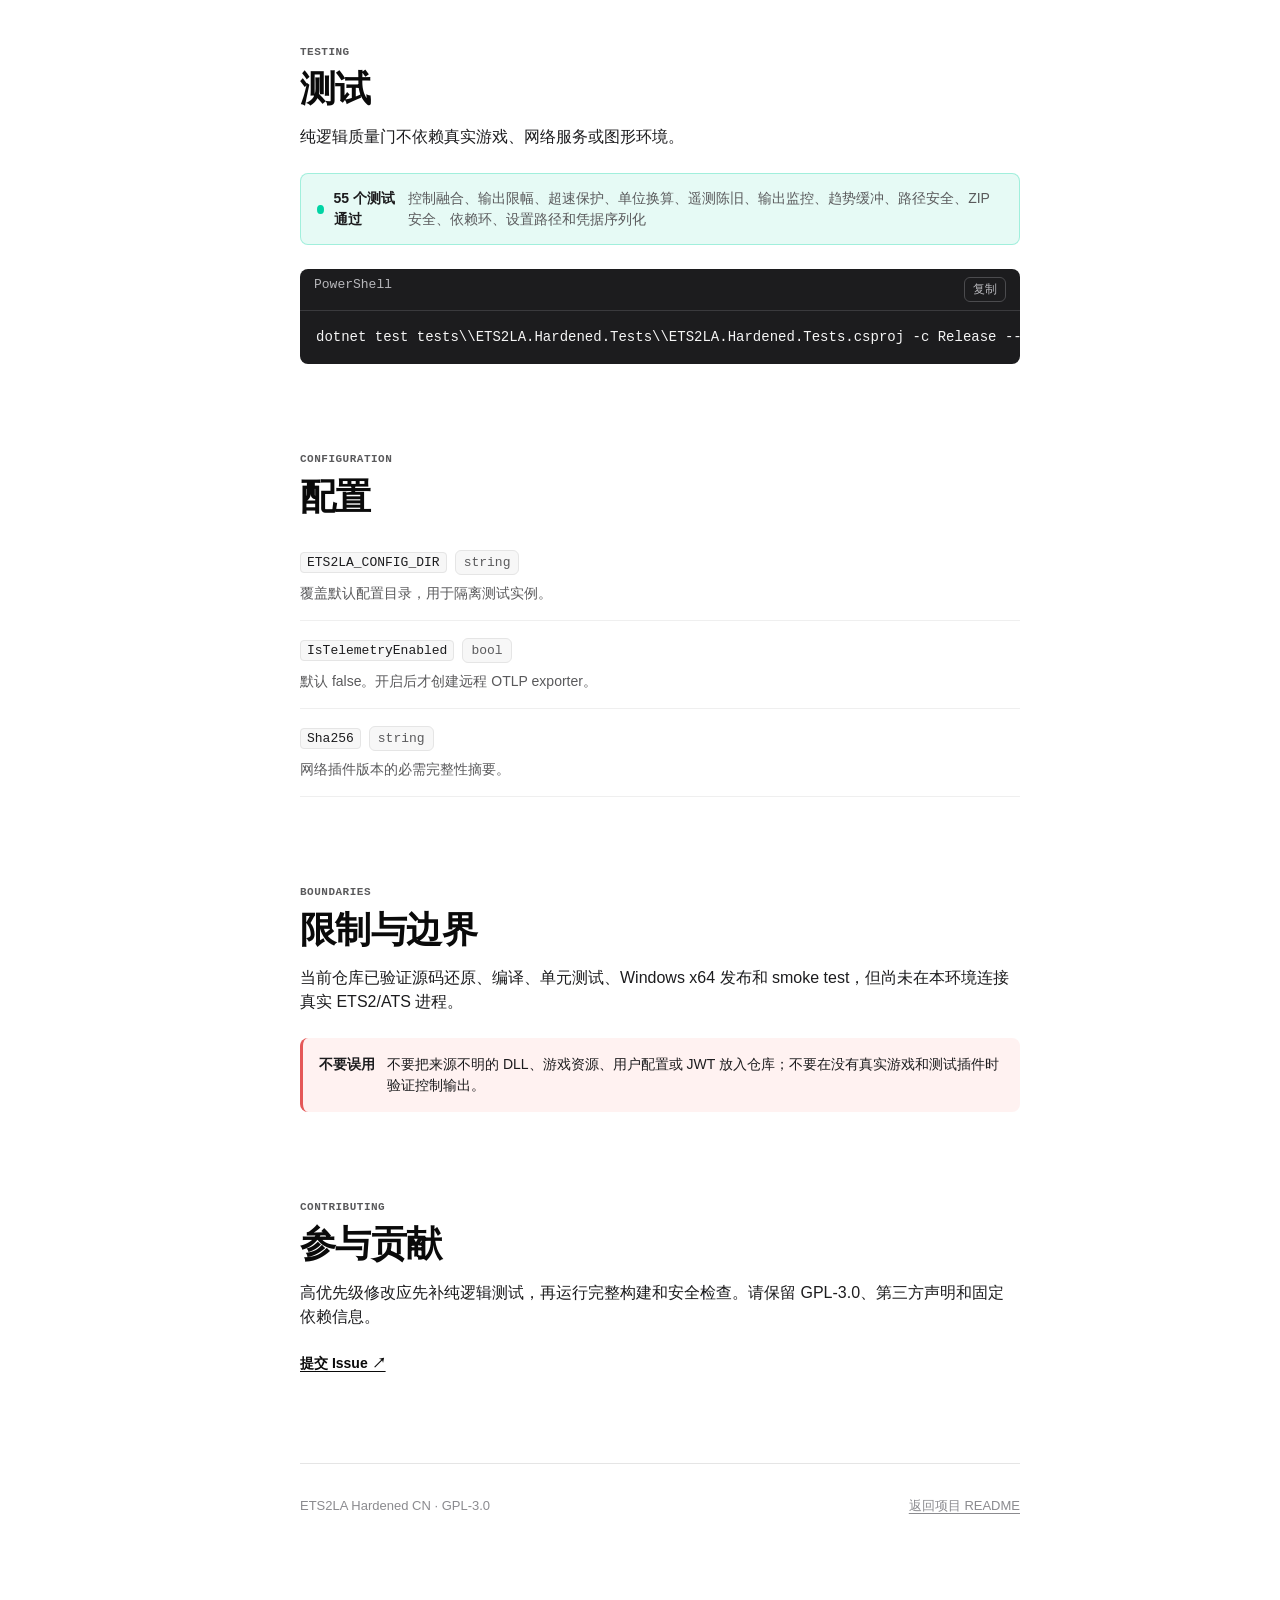
==== commit 468de39b: "feat: FPS trend graph on performance page, version 0.2.8 - ring buffer SampleHistory for last 60 fps" ====
--- a/site/index.html
+++ b/site/index.html
@@ -151,7 +151,7 @@
         <div class="section-kicker">TESTING</div>
         <h2>测试</h2>
         <p>纯逻辑质量门不依赖真实游戏、网络服务或图形环境。</p>
-        <div class="status-line"><span class="status-dot"></span><strong>49 个测试通过</strong><span>控制融合、输出限幅、超速保护、单位换算、遥测陈旧、输出监控、路径安全、ZIP 安全、依赖环、设置路径和凭据序列化</span></div>
+        <div class="status-line"><span class="status-dot"></span><strong>55 个测试通过</strong><span>控制融合、输出限幅、超速保护、单位换算、遥测陈旧、输出监控、趋势缓冲、路径安全、ZIP 安全、依赖环、设置路径和凭据序列化</span></div>
         <div class="code-block"><div class="code-head"><span>PowerShell</span><button class="copy-button" type="button" data-copy="dotnet test tests\\ETS2LA.Hardened.Tests\\ETS2LA.Hardened.Tests.csproj -c Release --no-restore">复制</button></div><pre><code>dotnet test tests\\ETS2LA.Hardened.Tests\\ETS2LA.Hardened.Tests.csproj -c Release --no-restore</code></pre></div>
       </article>
 
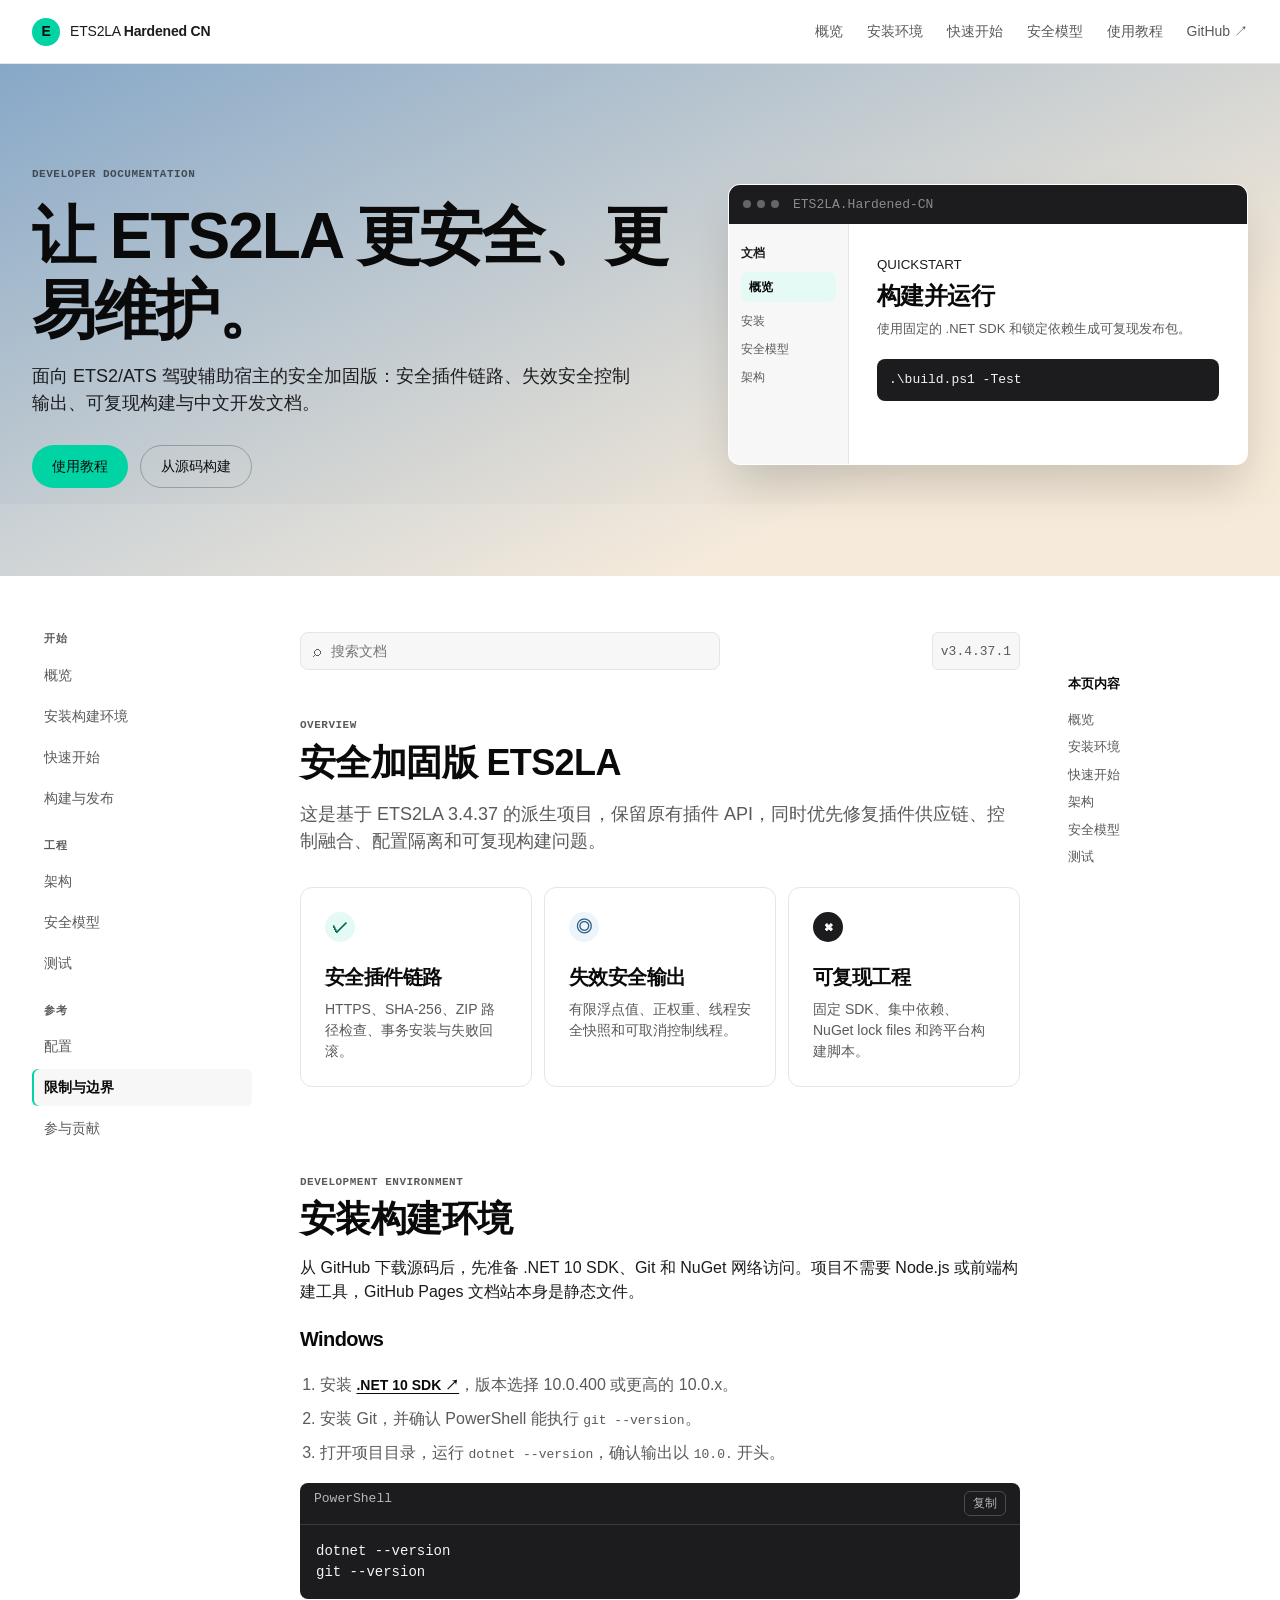
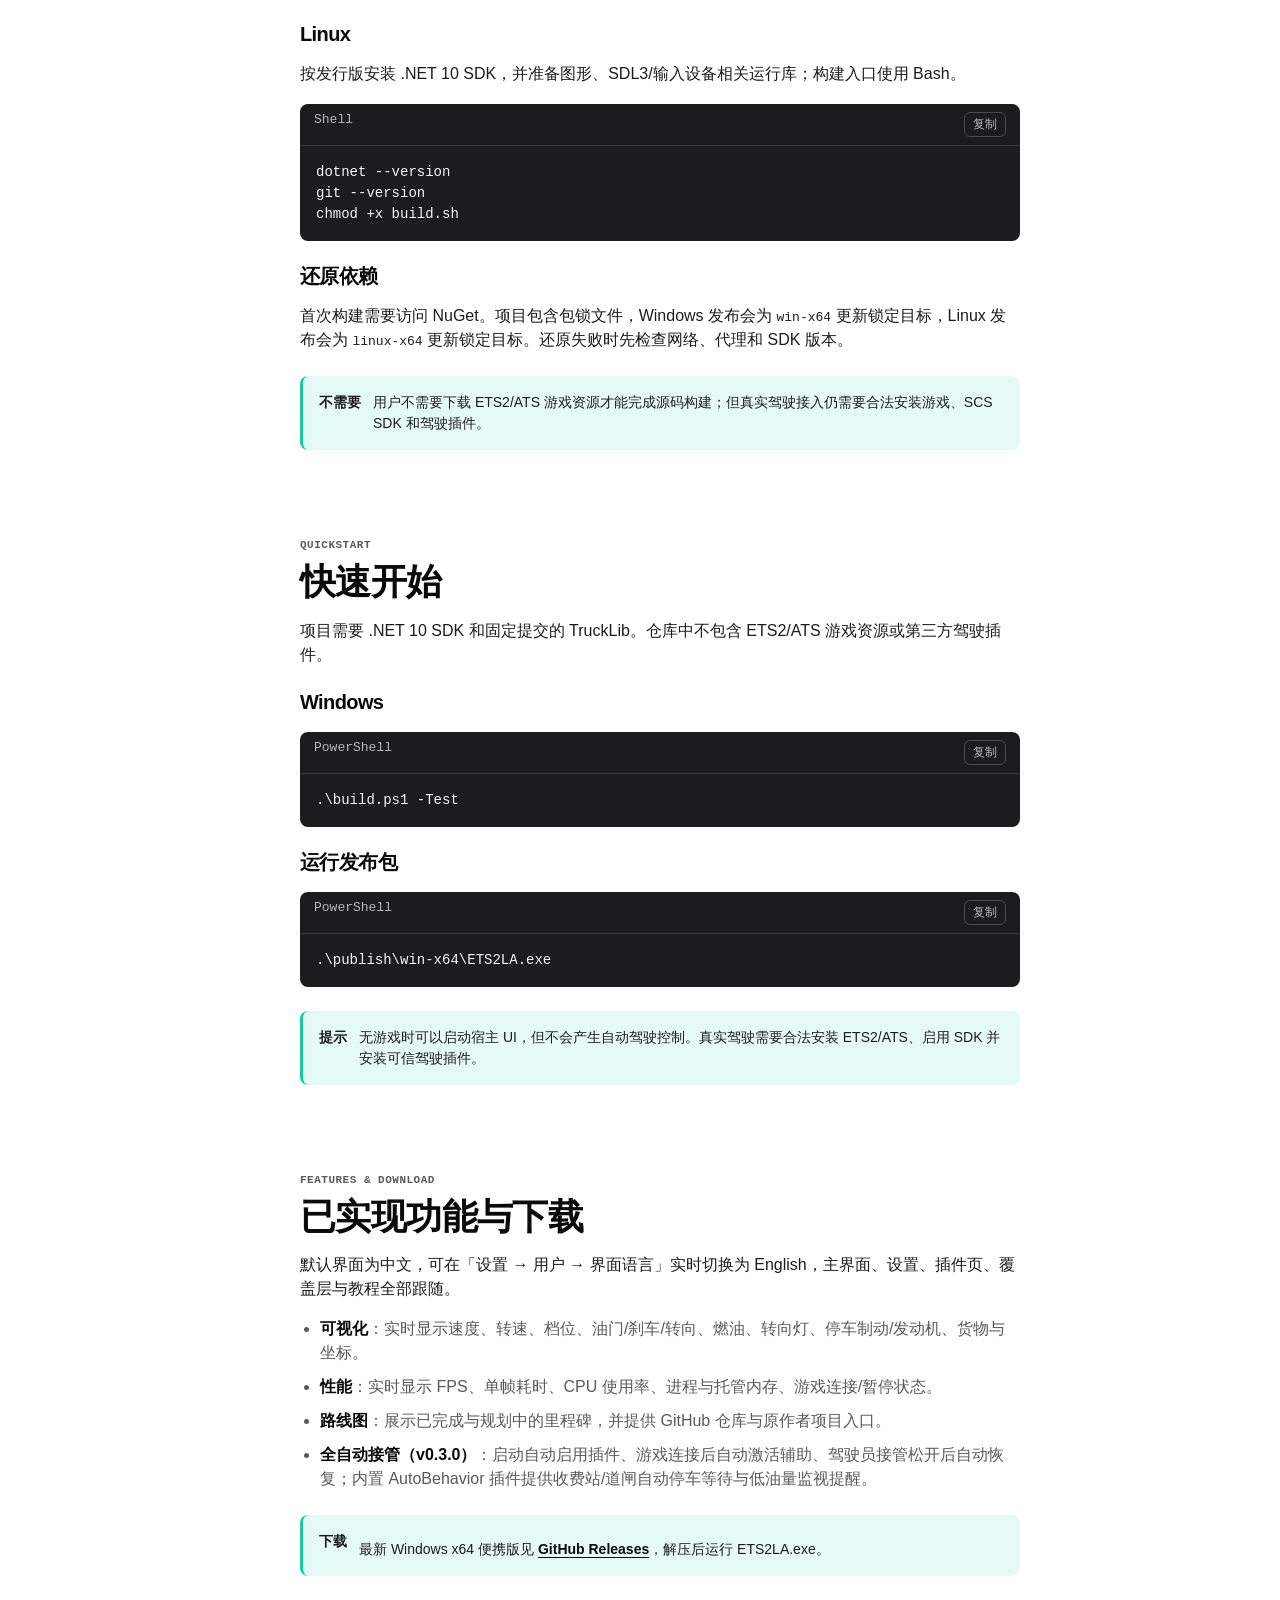
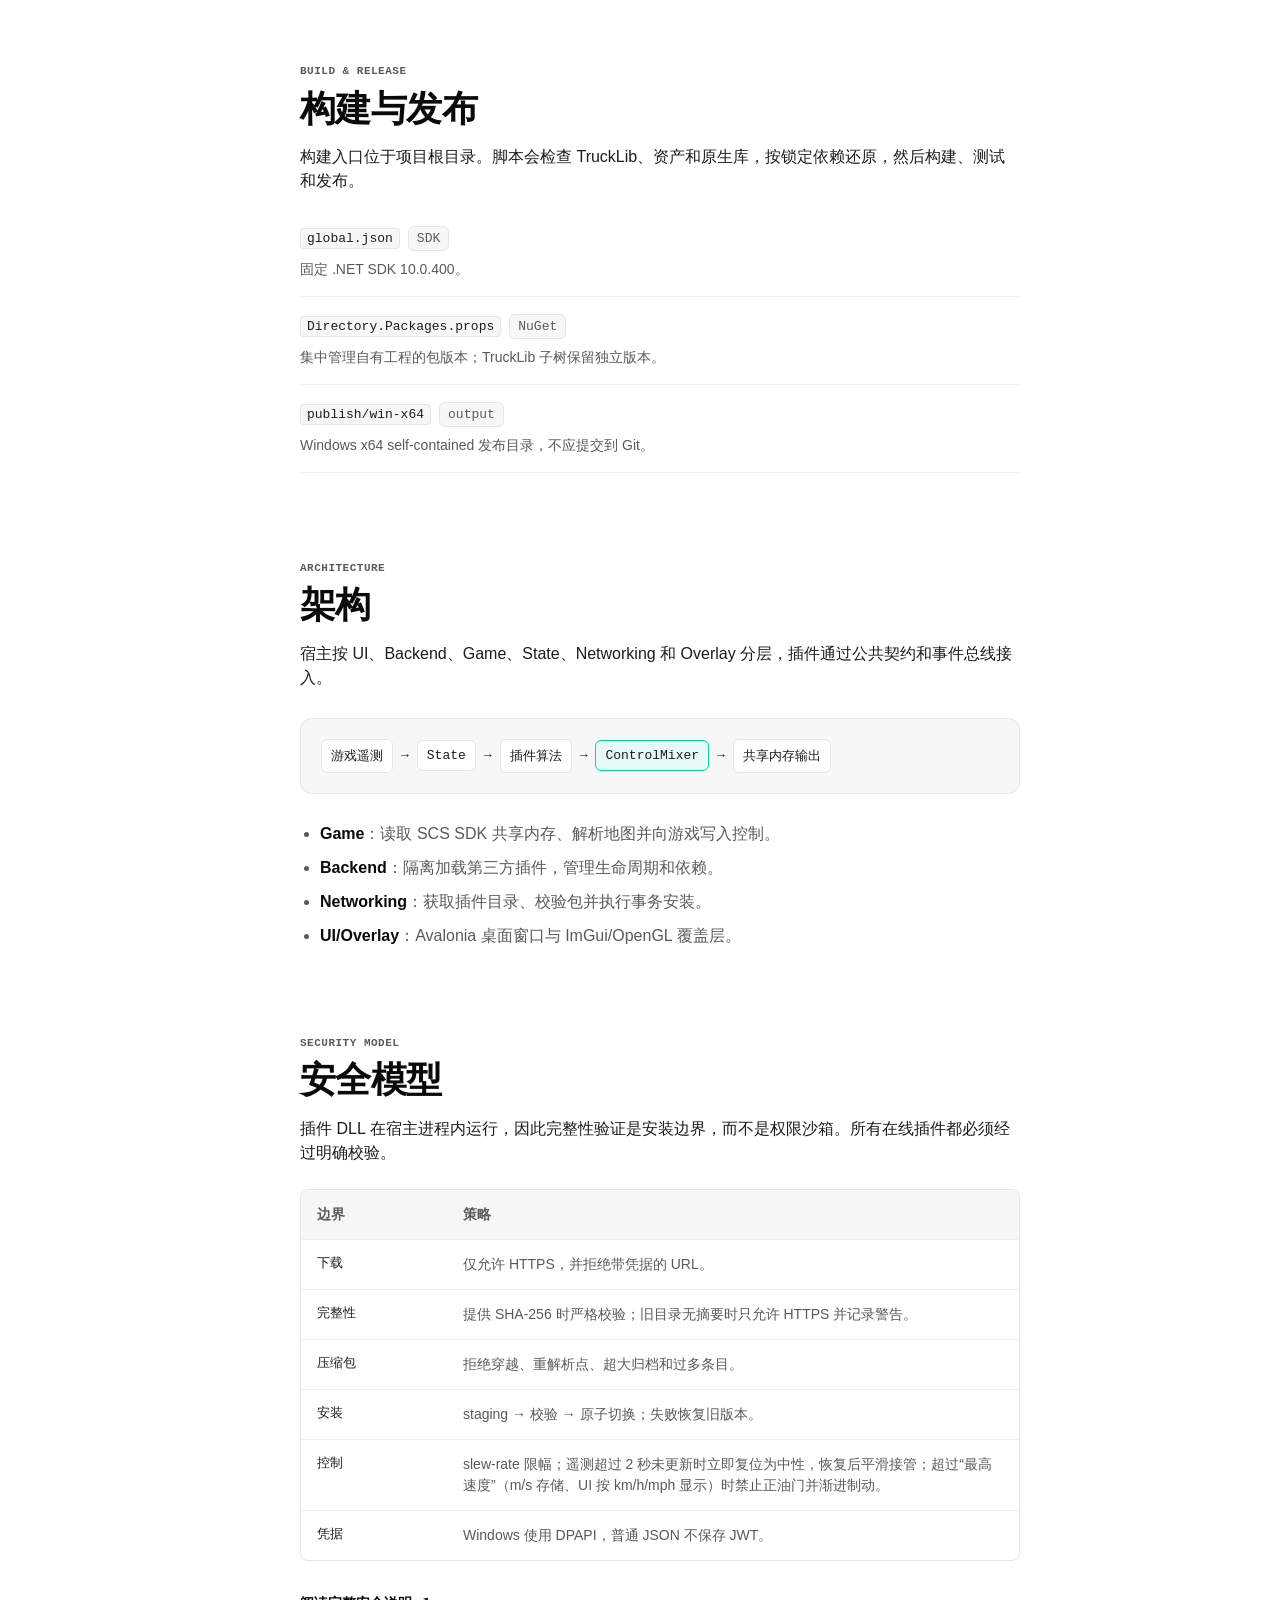
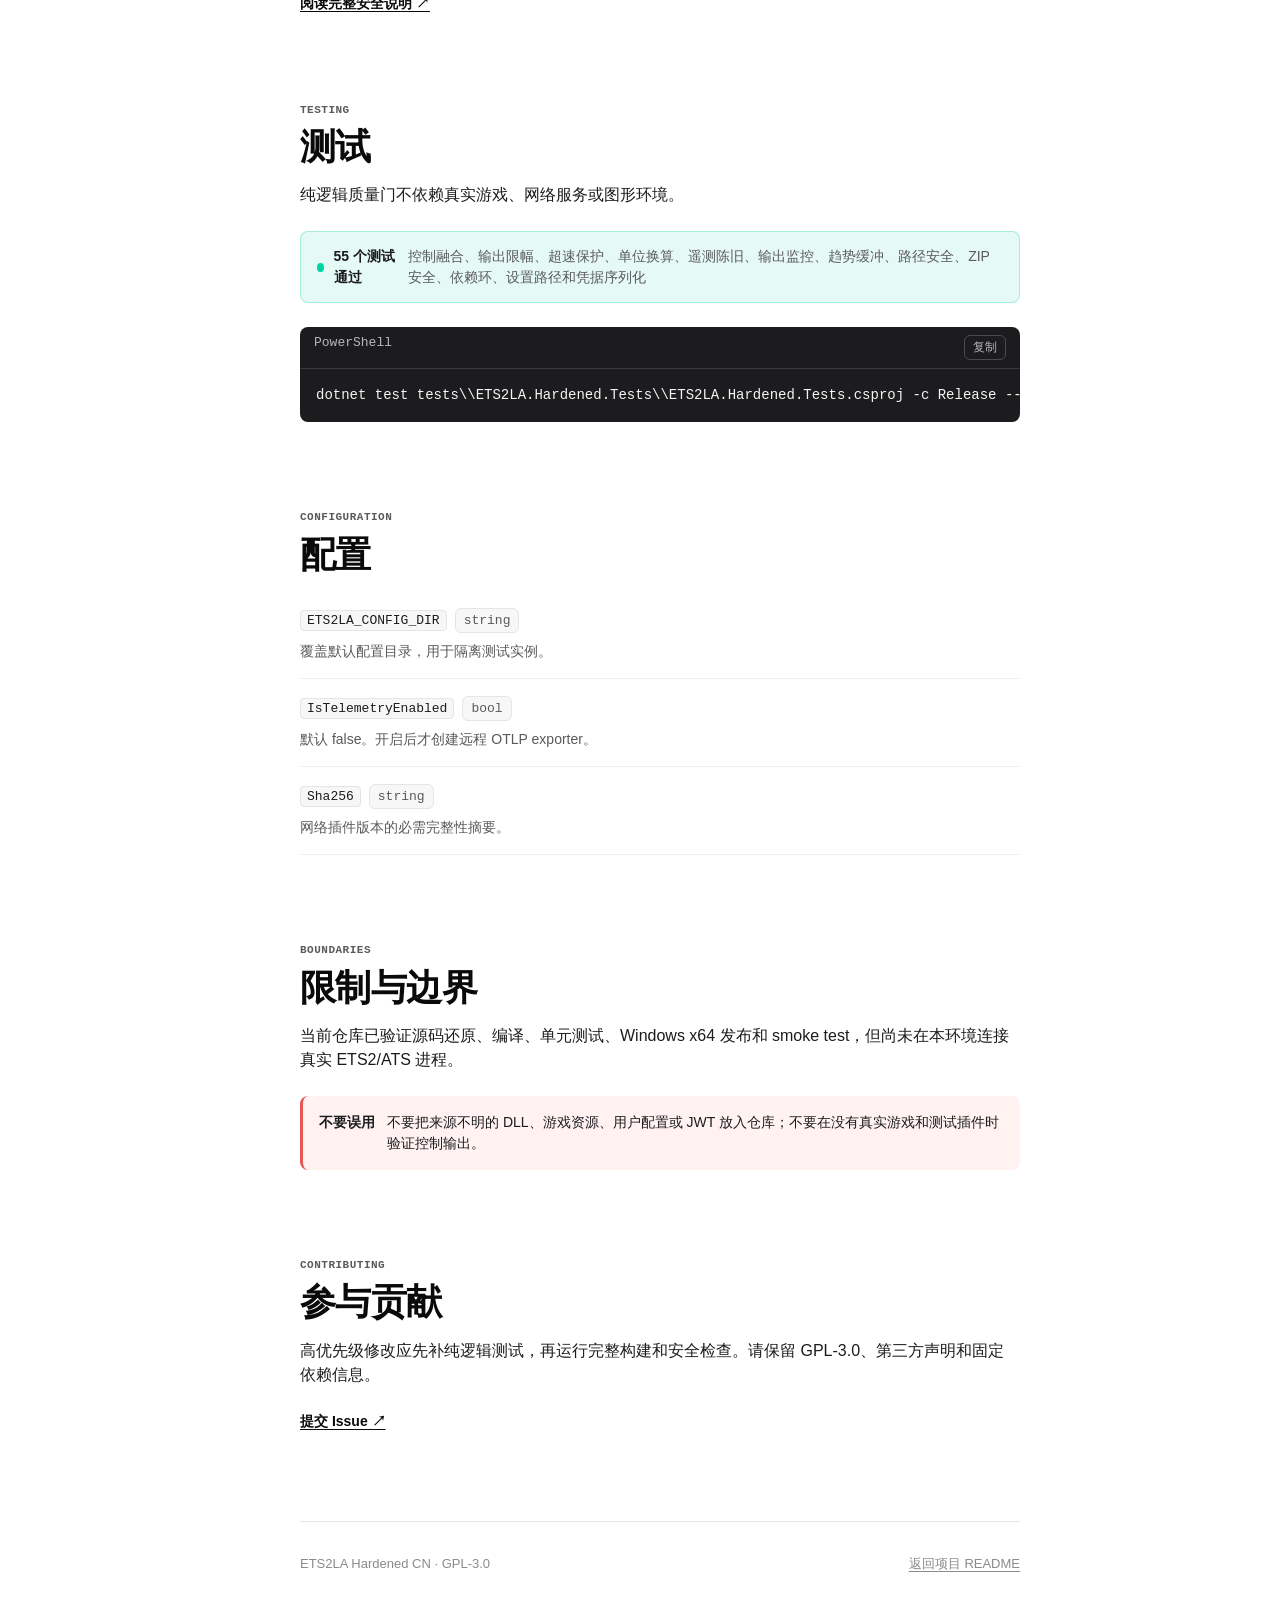
==== commit 31dba8e9: "feat: full-autonomy behaviors + AutoBehavior plugin, version 0.3.0 - fix: defensive null-guards in U" ====
--- a/site/index.html
+++ b/site/index.html
@@ -118,6 +118,7 @@
           <li><strong>可视化</strong>：实时显示速度、转速、档位、油门/刹车/转向、燃油、转向灯、停车制动/发动机、货物与坐标。</li>
           <li><strong>性能</strong>：实时显示 FPS、单帧耗时、CPU 使用率、进程与托管内存、游戏连接/暂停状态。</li>
           <li><strong>路线图</strong>：展示已完成与规划中的里程碑，并提供 GitHub 仓库与原作者项目入口。</li>
+          <li><strong>全自动接管（v0.3.0）</strong>：启动自动启用插件、游戏连接后自动激活辅助、驾驶员接管松开后自动恢复；内置 AutoBehavior 插件提供收费站/道闸自动停车等待与低油量监视提醒。</li>
         </ul>
         <div class="callout"><strong>下载</strong><span>最新 Windows x64 便携版见 <a class="text-link" href="https://github.com/motao123/ETS2LA-Hardened-CN/releases" target="_blank" rel="noreferrer">GitHub Releases</a>，解压后运行 ETS2LA.exe。</span></div>
       </article>
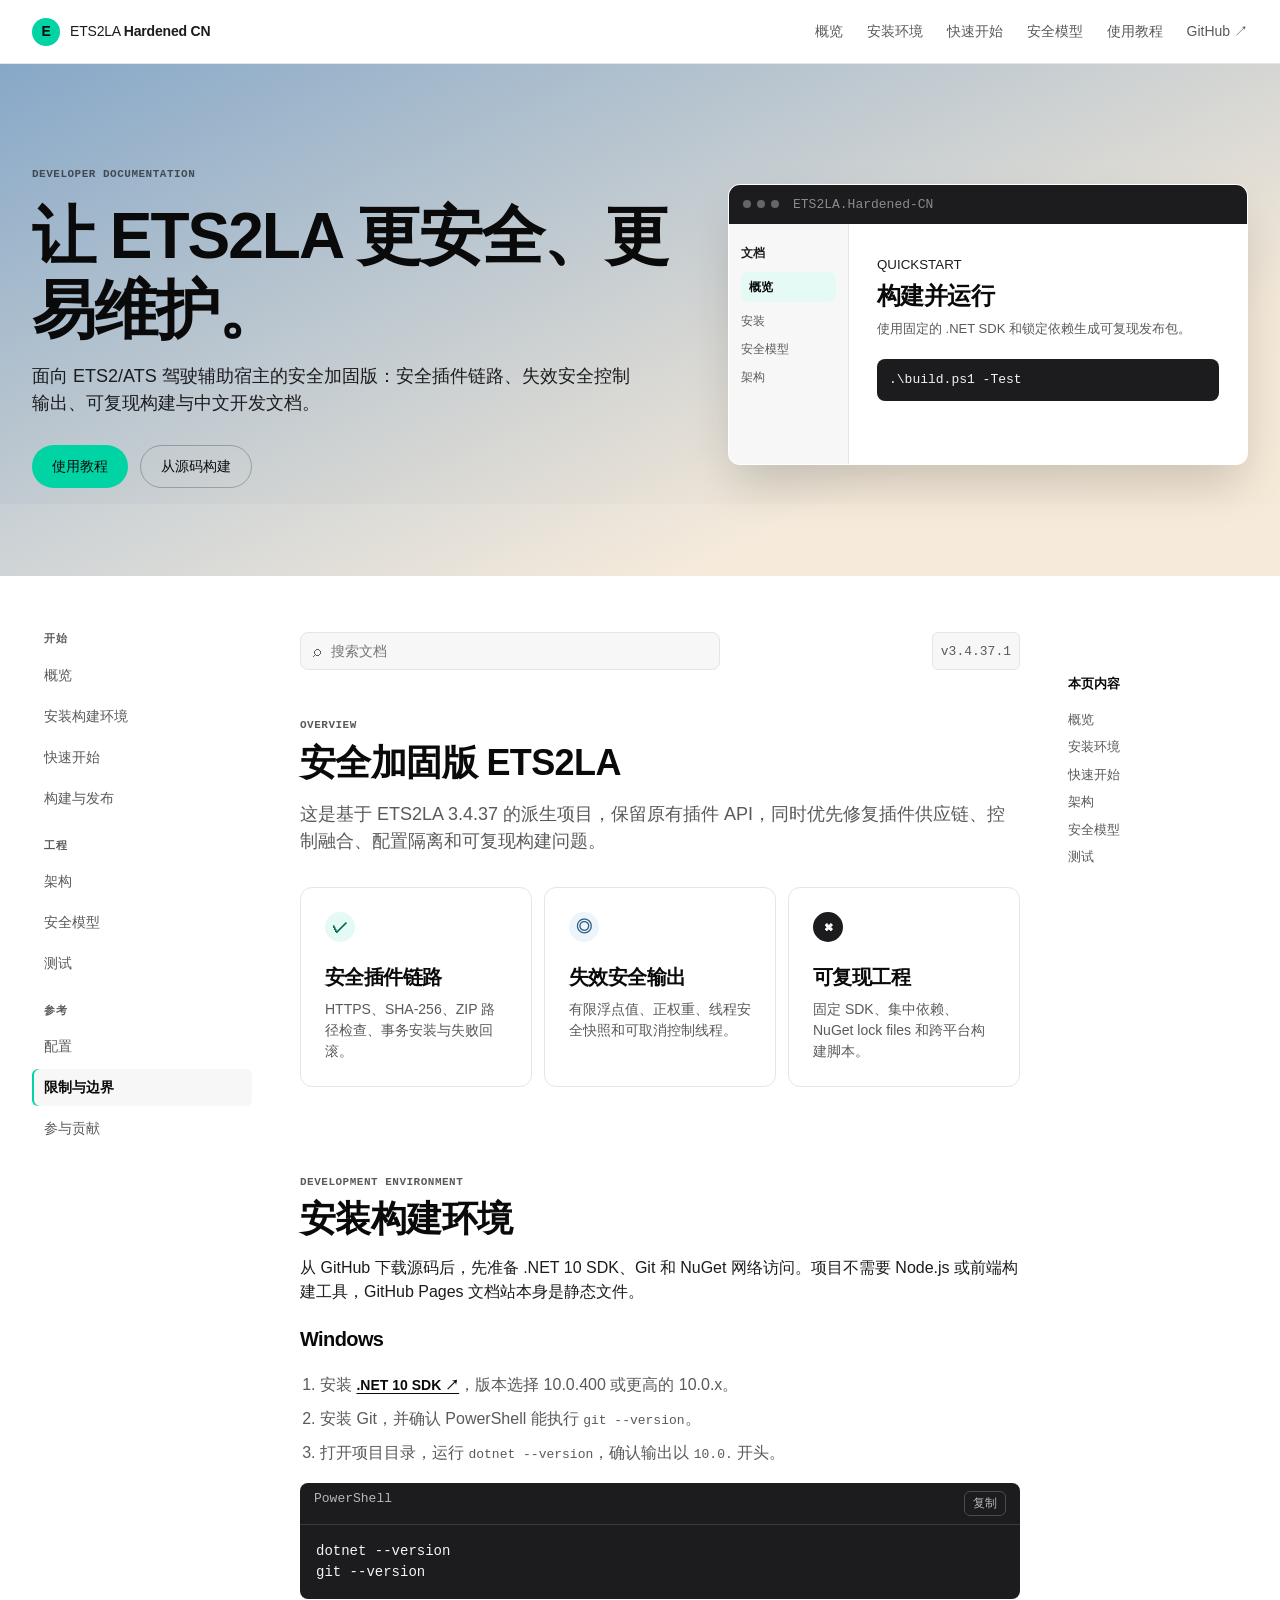
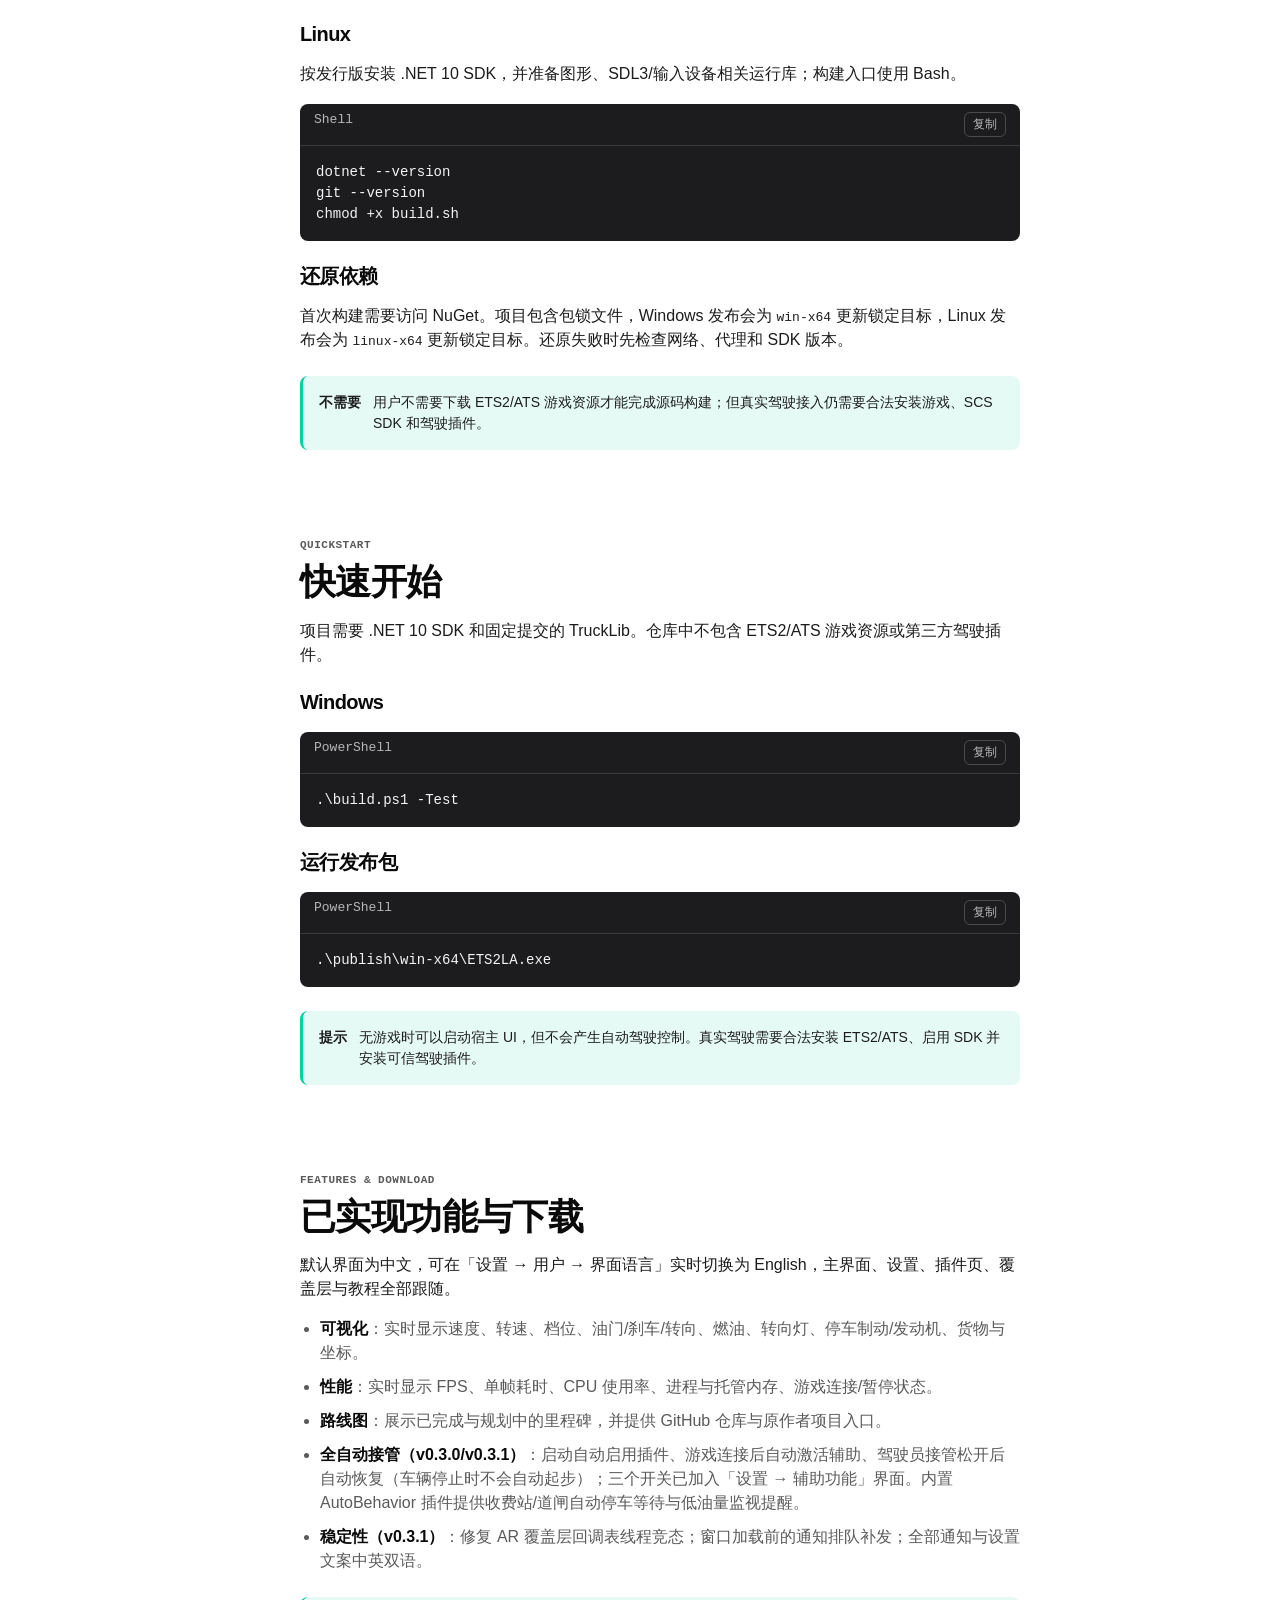
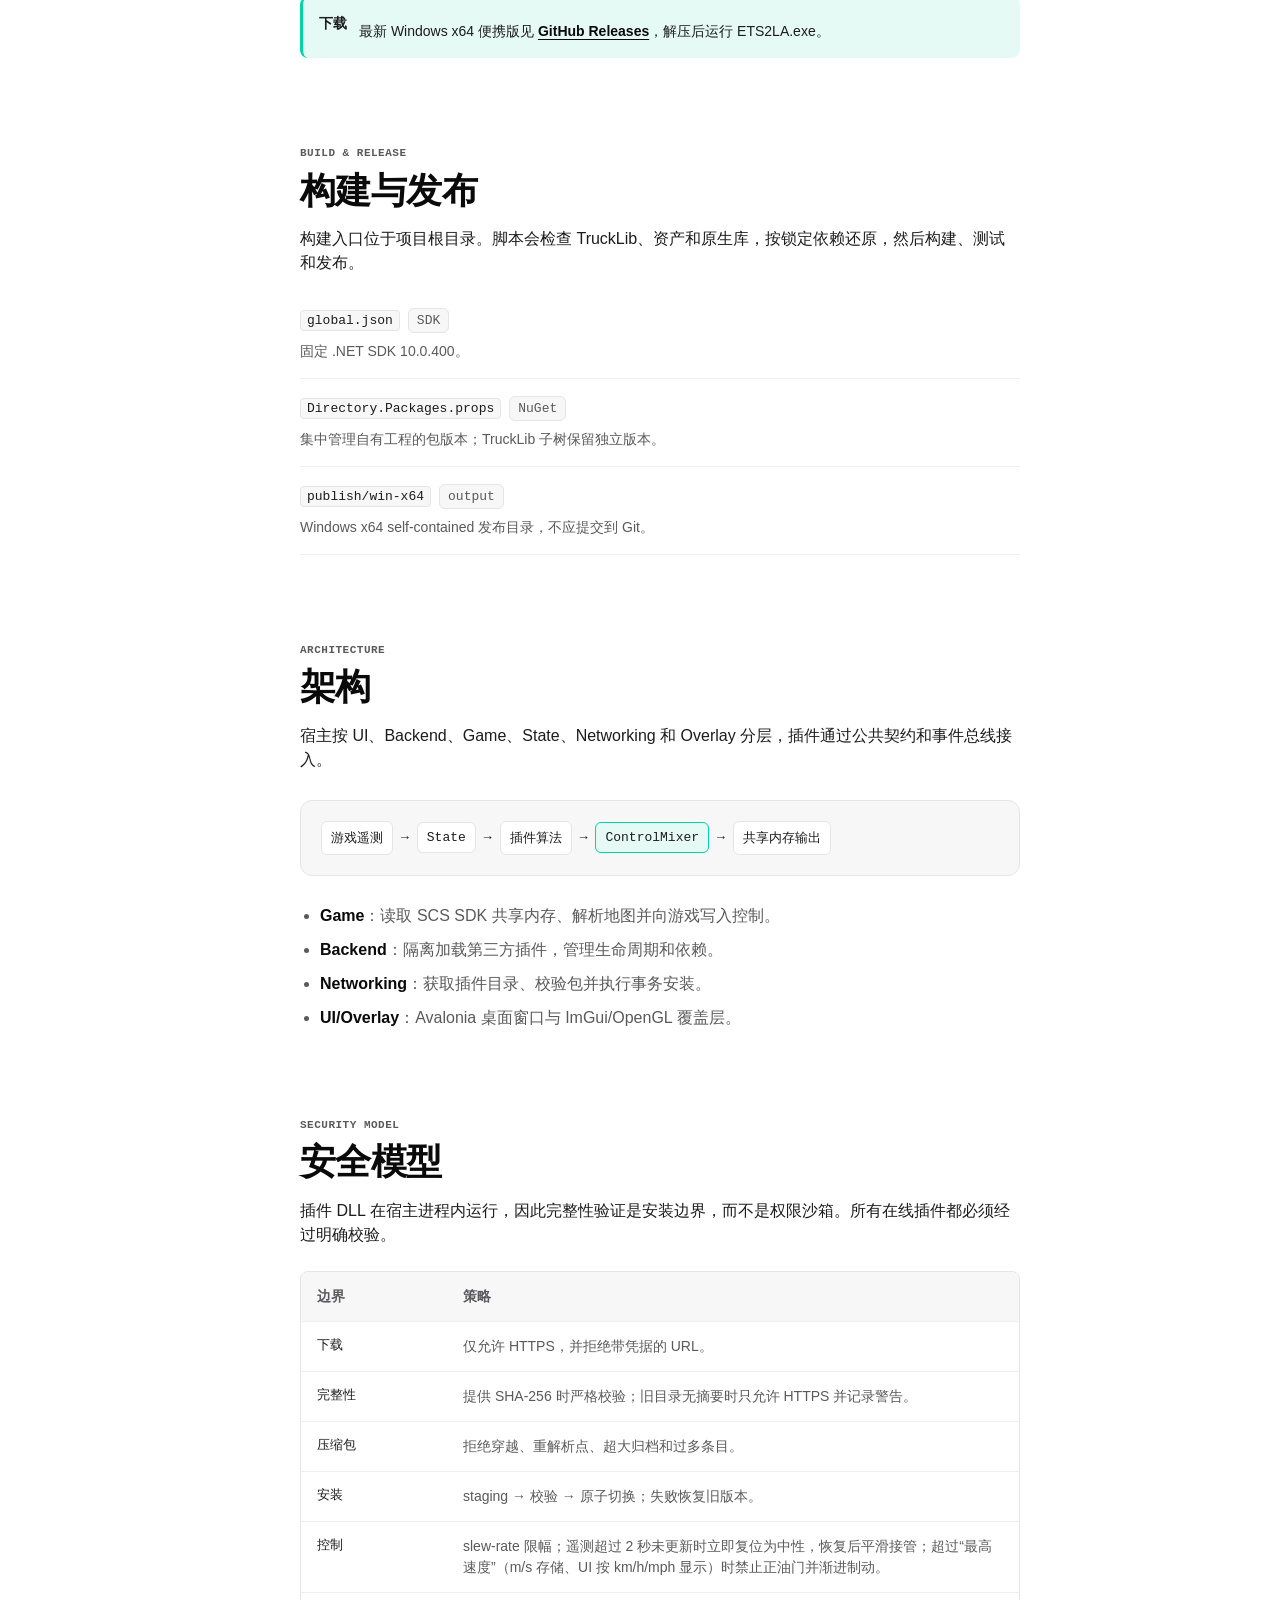
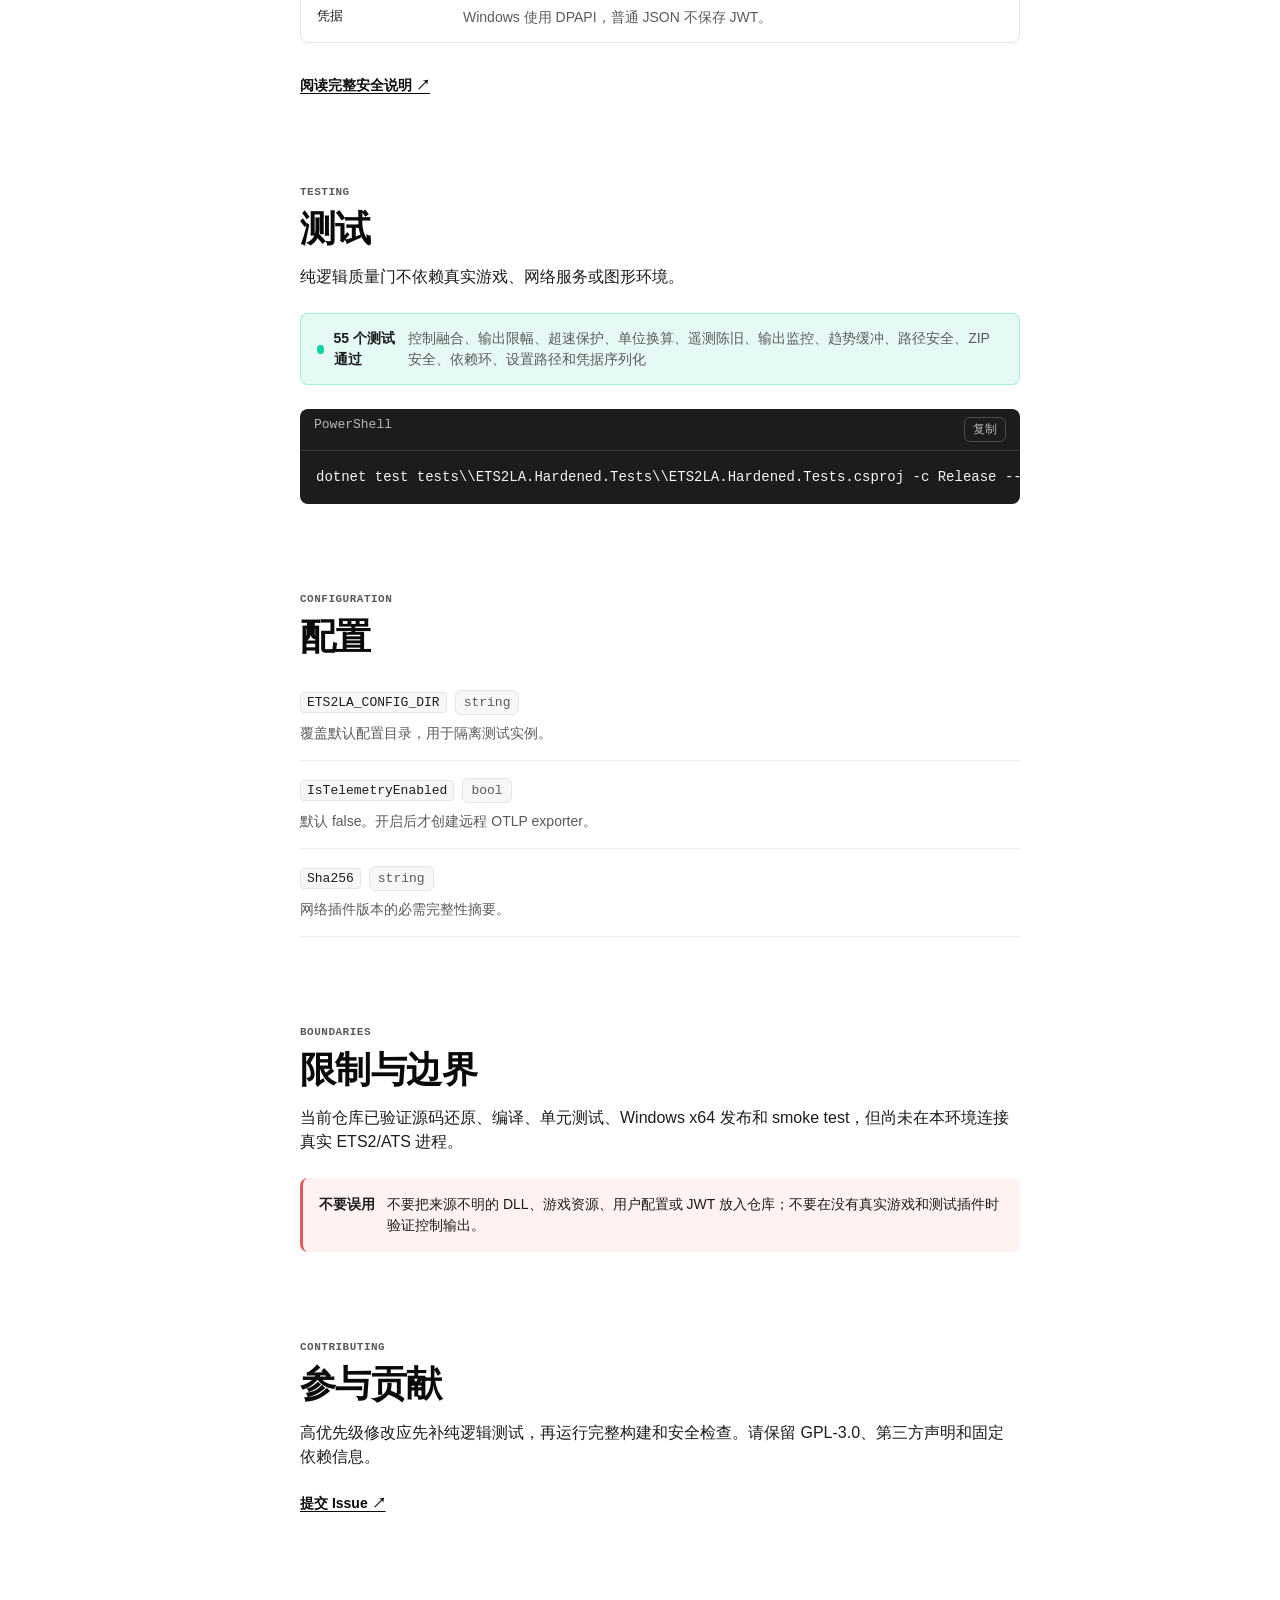
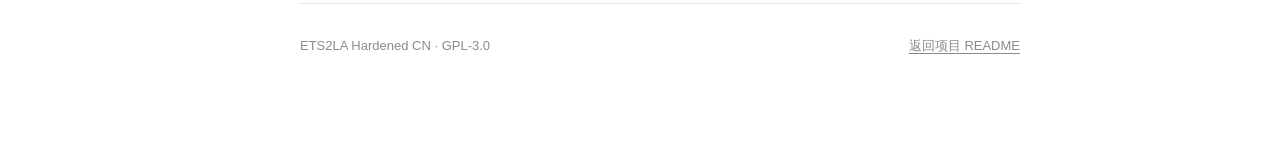
==== commit 75baf373: "feat: stability fixes, safe auto-resume, settings UI, version 0.3.1 - fix: AR overlay callback list " ====
--- a/site/index.html
+++ b/site/index.html
@@ -118,7 +118,8 @@
           <li><strong>可视化</strong>：实时显示速度、转速、档位、油门/刹车/转向、燃油、转向灯、停车制动/发动机、货物与坐标。</li>
           <li><strong>性能</strong>：实时显示 FPS、单帧耗时、CPU 使用率、进程与托管内存、游戏连接/暂停状态。</li>
           <li><strong>路线图</strong>：展示已完成与规划中的里程碑，并提供 GitHub 仓库与原作者项目入口。</li>
-          <li><strong>全自动接管（v0.3.0）</strong>：启动自动启用插件、游戏连接后自动激活辅助、驾驶员接管松开后自动恢复；内置 AutoBehavior 插件提供收费站/道闸自动停车等待与低油量监视提醒。</li>
+          <li><strong>全自动接管（v0.3.0/v0.3.1）</strong>：启动自动启用插件、游戏连接后自动激活辅助、驾驶员接管松开后自动恢复（车辆停止时不会自动起步）；三个开关已加入「设置 → 辅助功能」界面。内置 AutoBehavior 插件提供收费站/道闸自动停车等待与低油量监视提醒。</li>
+          <li><strong>稳定性（v0.3.1）</strong>：修复 AR 覆盖层回调表线程竞态；窗口加载前的通知排队补发；全部通知与设置文案中英双语。</li>
         </ul>
         <div class="callout"><strong>下载</strong><span>最新 Windows x64 便携版见 <a class="text-link" href="https://github.com/motao123/ETS2LA-Hardened-CN/releases" target="_blank" rel="noreferrer">GitHub Releases</a>，解压后运行 ETS2LA.exe。</span></div>
       </article>
